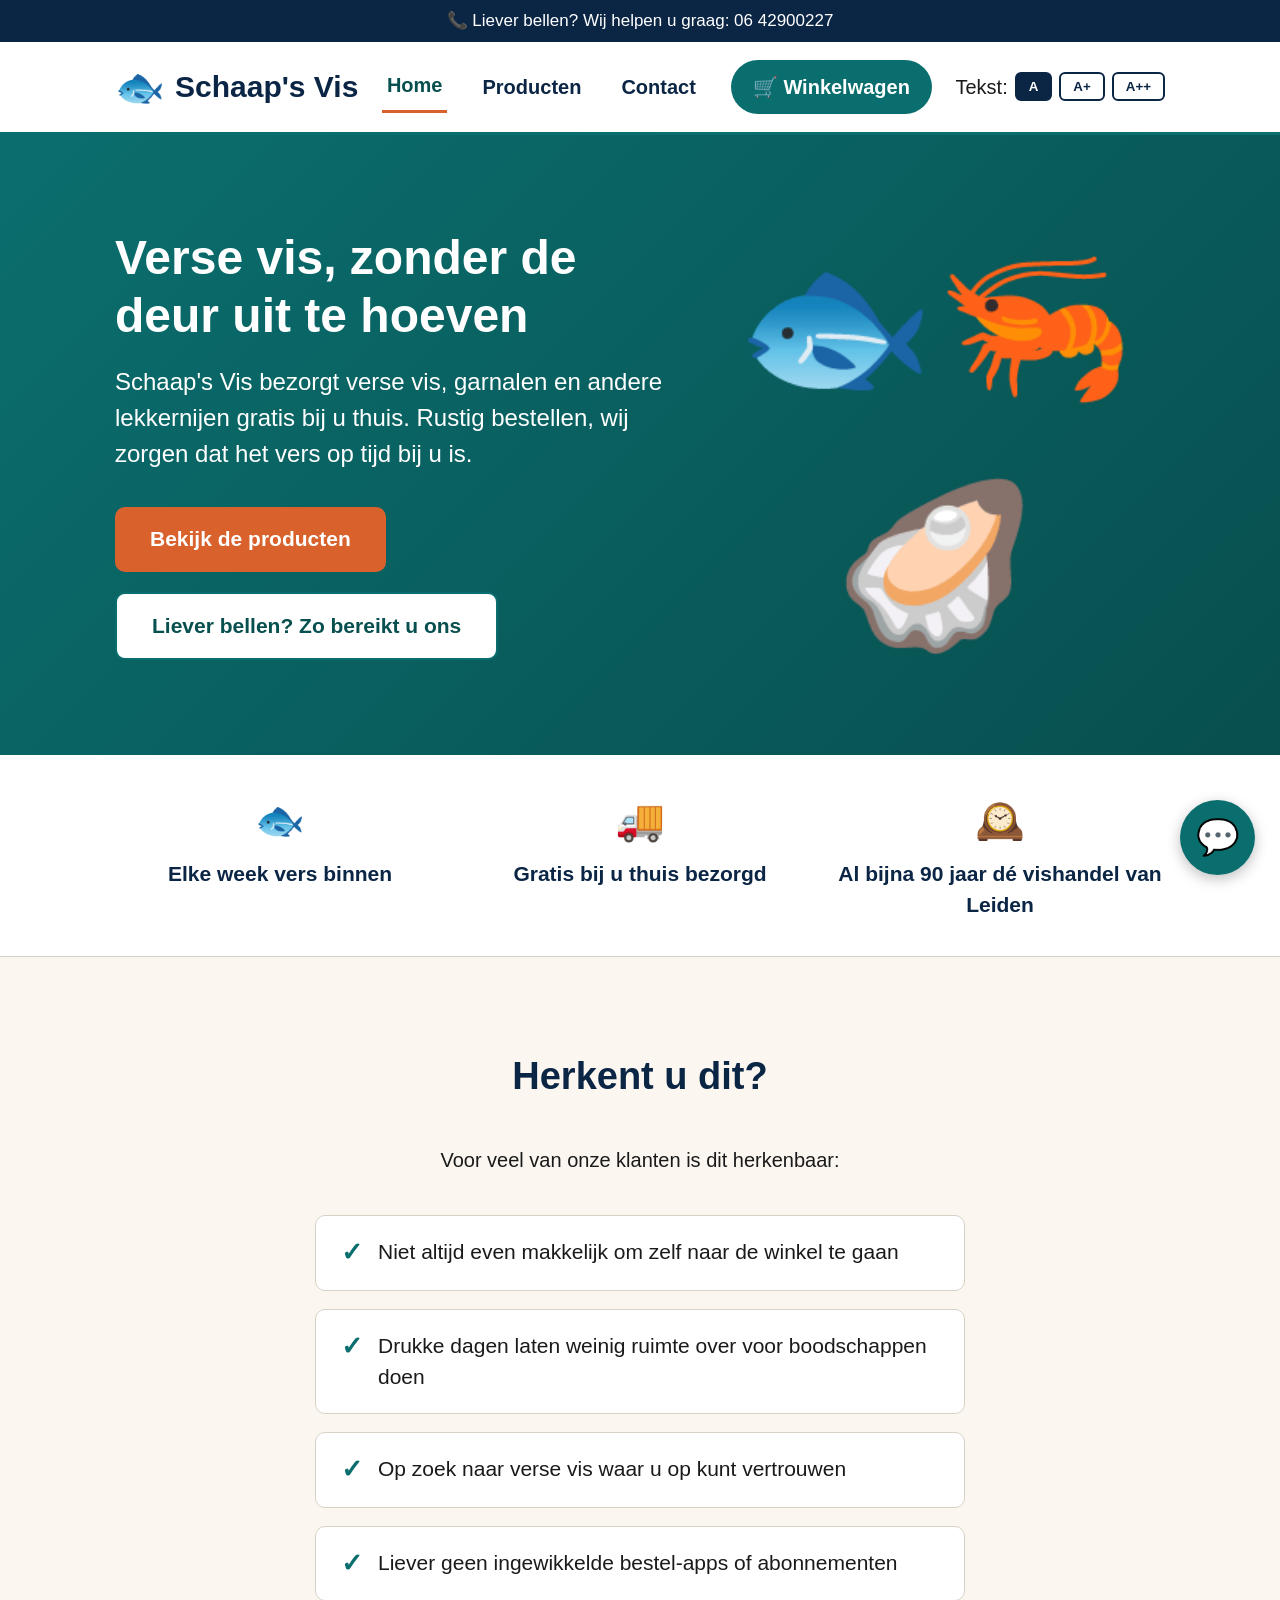
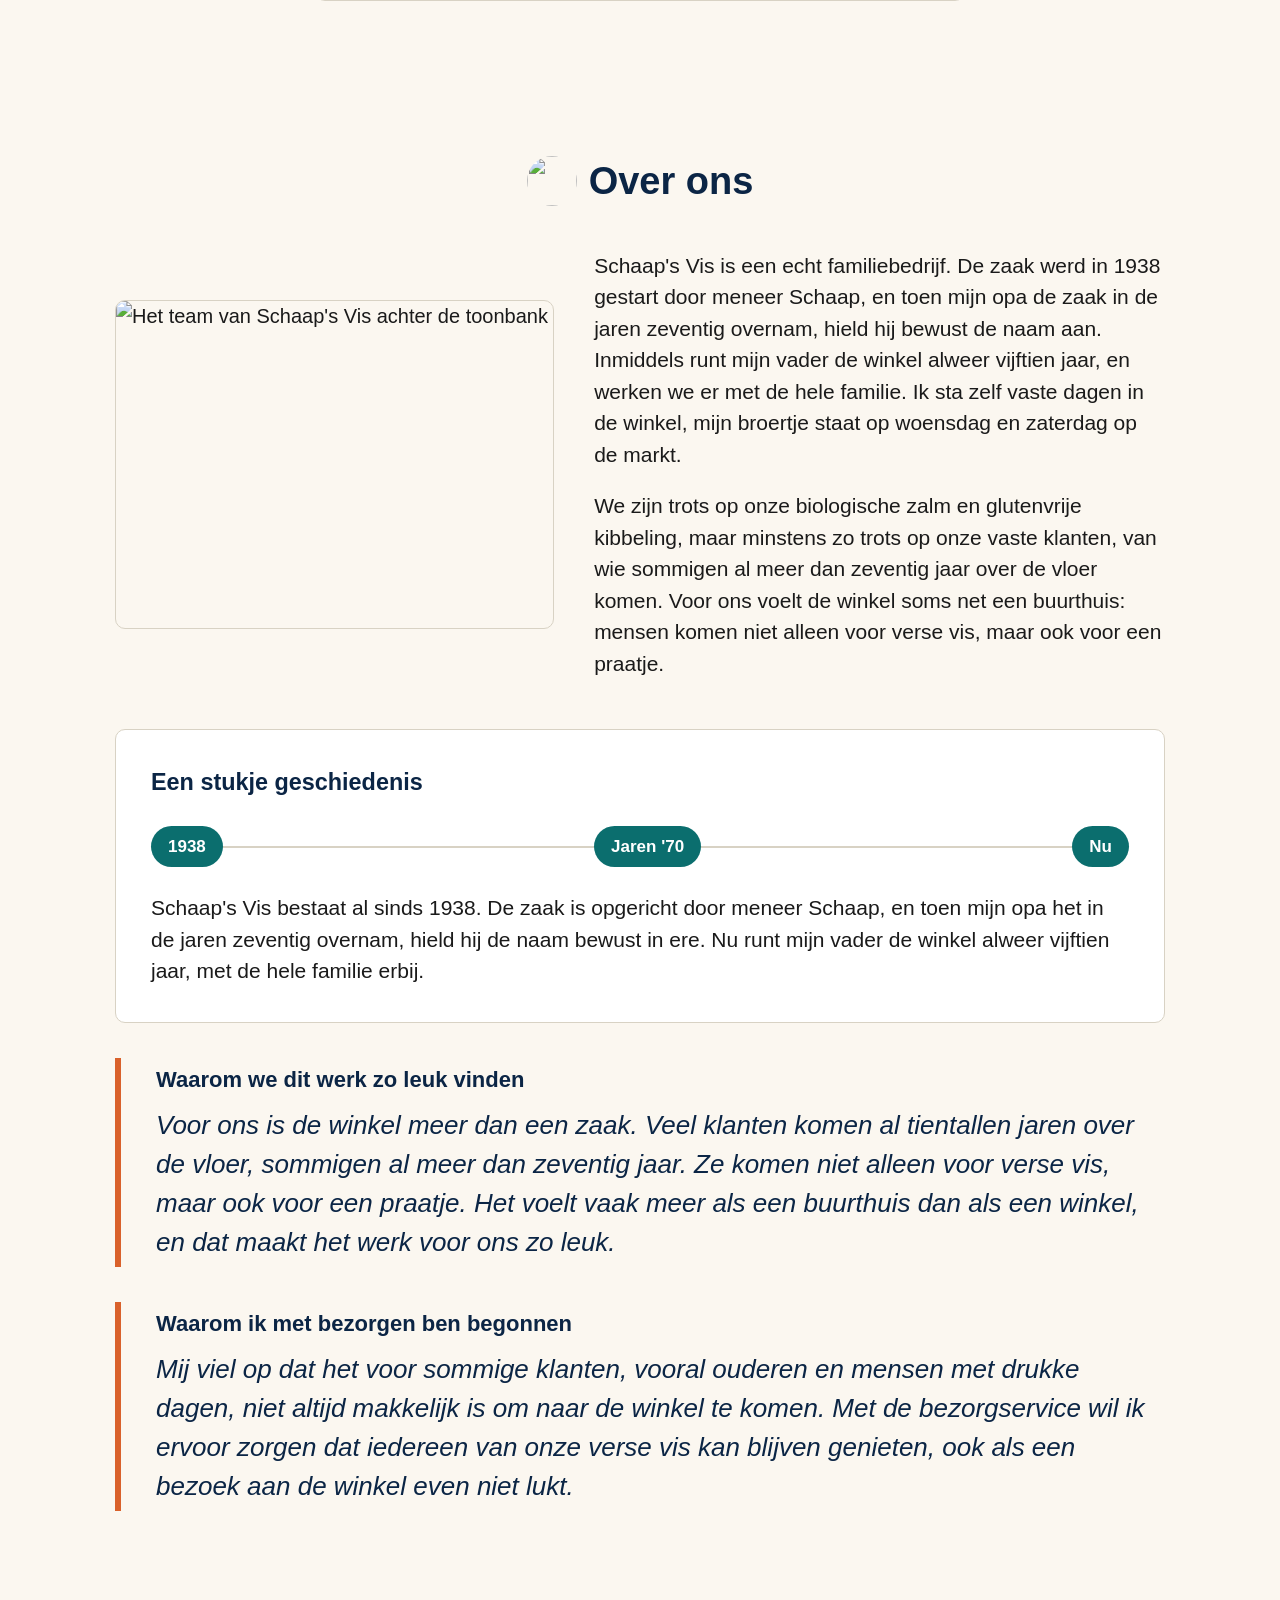
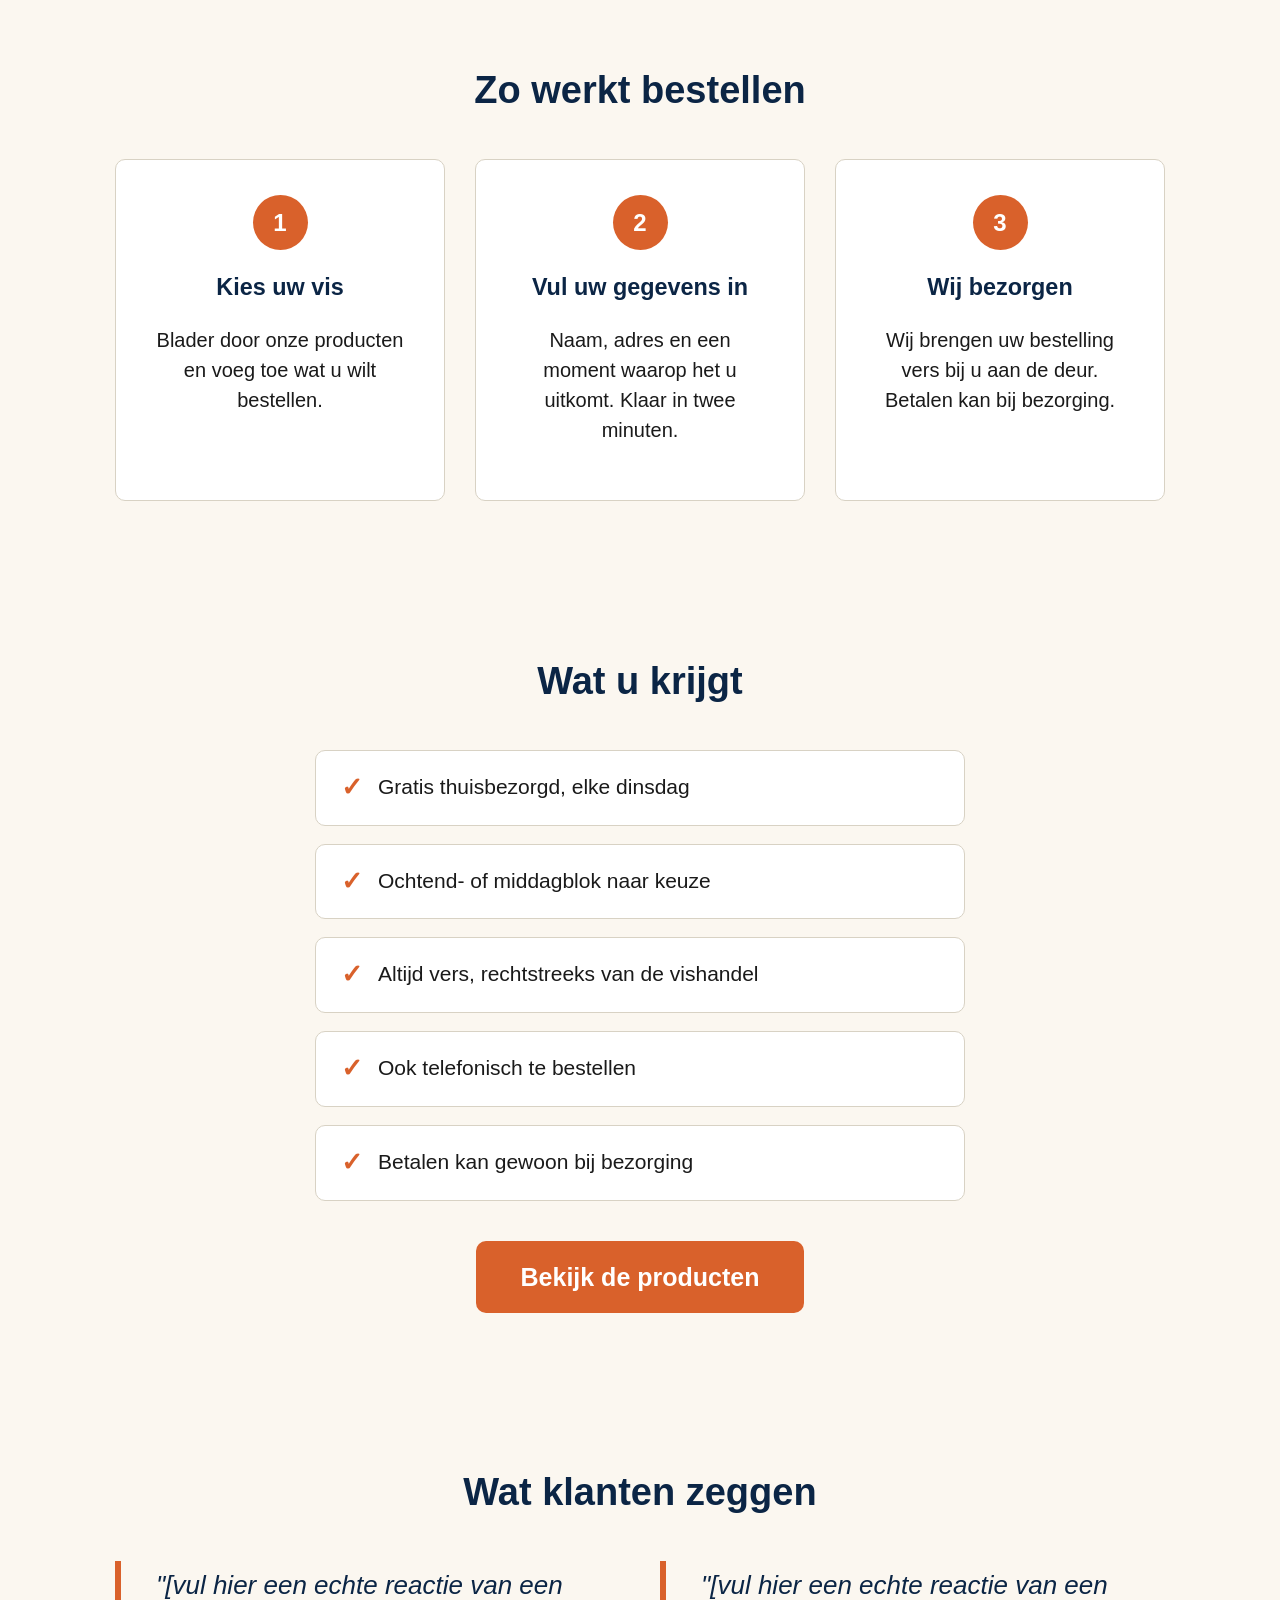
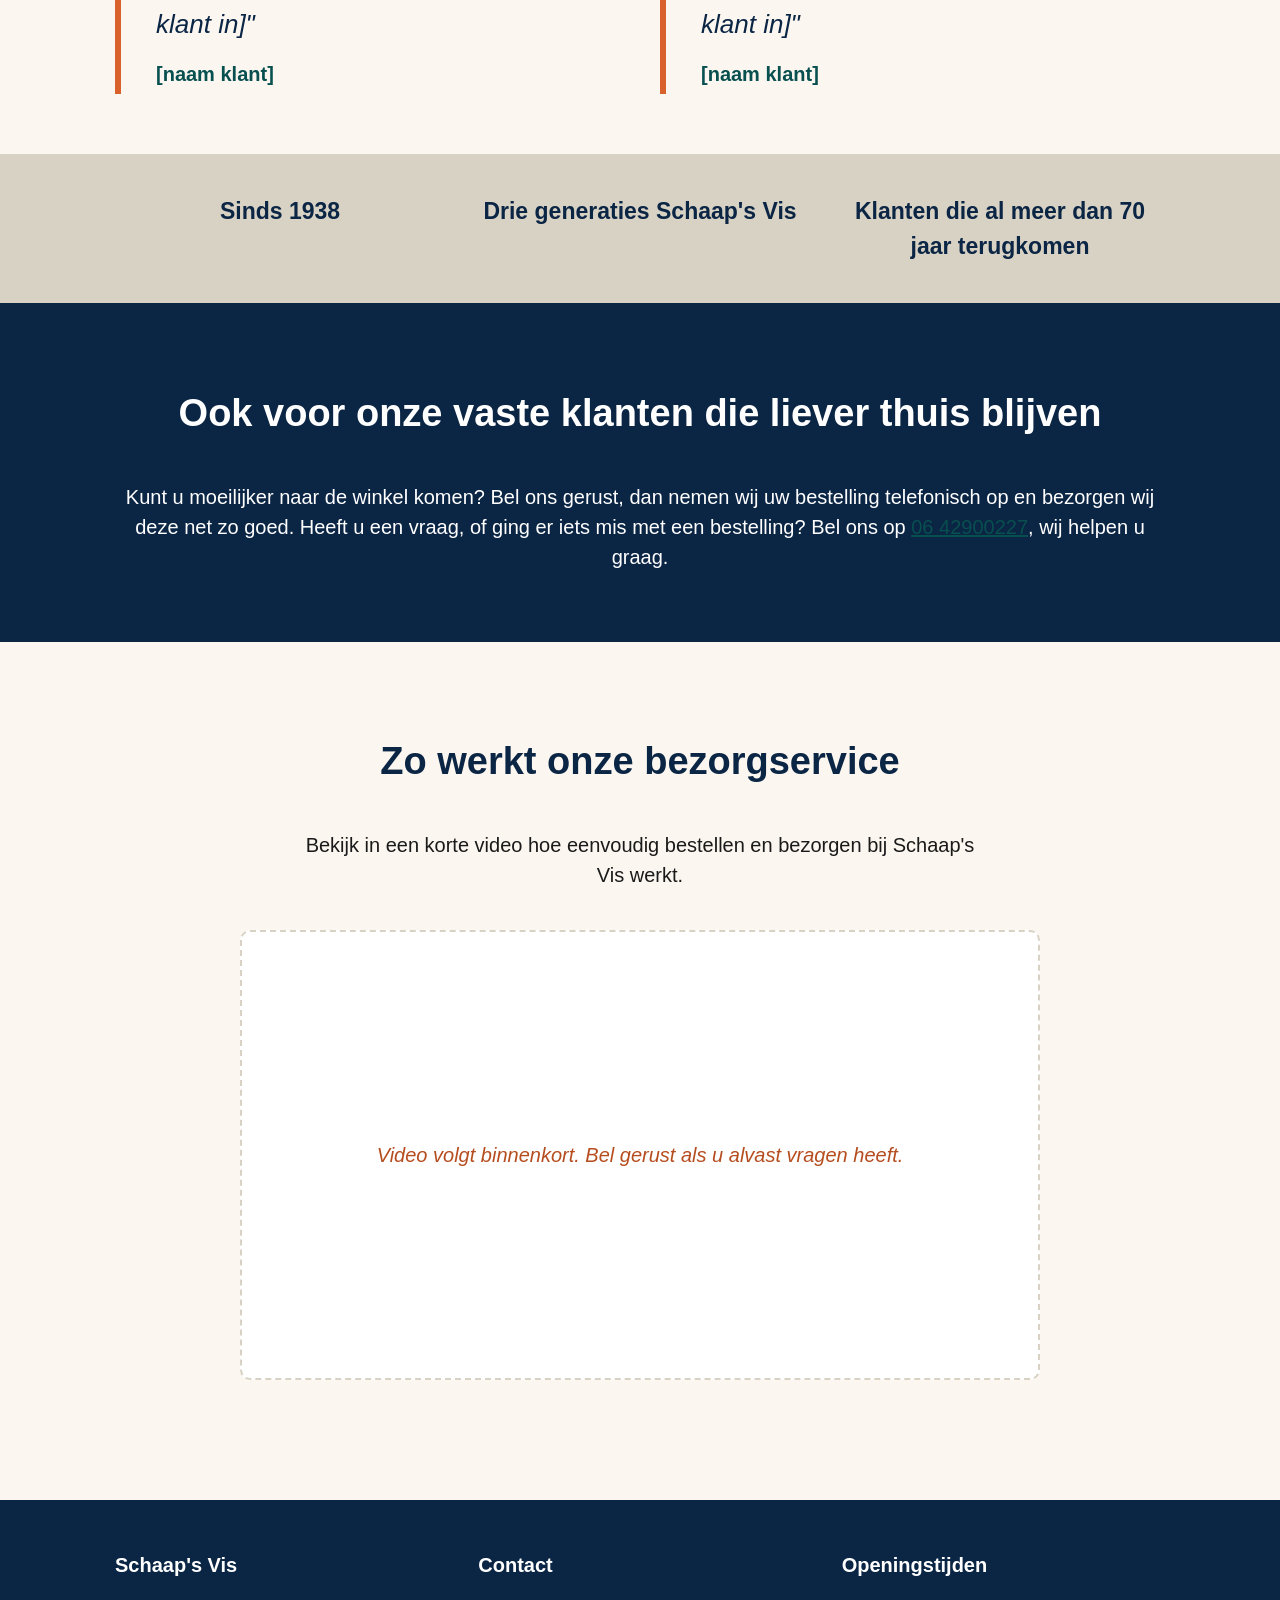
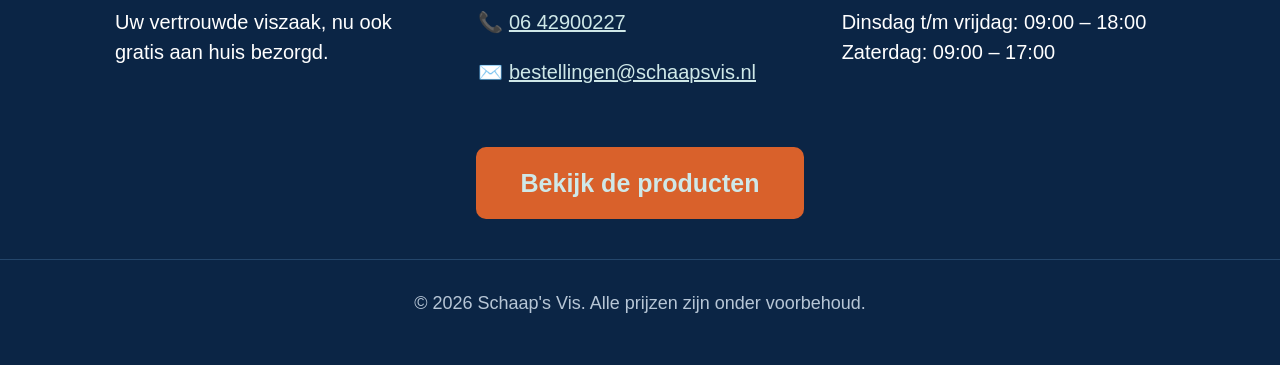
==== index.html @ 2d289a16 "Herstructureer homepage volgens StoryBrand-opbouw Nieuwe volgorde: Hero, Results bar, Problem-sectie" ====
<!DOCTYPE html>
<html lang="nl">
<head>
<meta charset="UTF-8">
<meta name="viewport" content="width=device-width, initial-scale=1.0">
<title>Schaap's Vis — Verse vis, bezorgd bij u thuis</title>
<meta name="description" content="Bestel verse vis bij Schaap's Vis en laat het gratis thuisbezorgen. Makkelijk bestellen, ook telefonisch.">
<link rel="stylesheet" href="css/style.css">
</head>
<body>

<div class="top-balk">
  <div class="container">
    <span>📞 Liever bellen? Wij helpen u graag: <a href="tel:+31642900227">06 42900227</a></span>
  </div>
</div>

<header class="hoofd">
  <div class="container">
    <a href="index.html" class="logo"><span class="logo-icoon">🐟</span> Schaap's Vis</a>
    <nav class="hoofdmenu">
      <ul>
        <li><a href="index.html" class="actief">Home</a></li>
        <li><a href="producten.html">Producten</a></li>
        <li><a href="contact.html">Contact</a></li>
        <li><a href="winkelwagen.html" class="winkelwagen-link">🛒 Winkelwagen <span id="cart-badge">0</span></a></li>
      </ul>
    </nav>
    <div class="tekstgrootte-knoppen" aria-label="Tekstgrootte aanpassen">
      <span>Tekst:</span>
      <button data-grootte="normaal" aria-label="Normale tekstgrootte">A</button>
      <button data-grootte="groot" aria-label="Grote tekstgrootte">A+</button>
      <button data-grootte="extra-groot" aria-label="Extra grote tekstgrootte">A++</button>
    </div>
  </div>
</header>

<section class="hero">
  <div class="container">
    <div>
      <h1>Verse vis, zonder de deur uit te hoeven</h1>
      <p>Schaap's Vis bezorgt verse vis, garnalen en andere lekkernijen gratis bij u thuis. Rustig bestellen, wij zorgen dat het vers op tijd bij u is.</p>
      <div class="hero-knoppen">
        <a href="producten.html" class="knop knop-primair">Bekijk de producten</a>
        <a href="contact.html" class="knop knop-secundair">Liever bellen? Zo bereikt u ons</a>
      </div>
    </div>
    <div class="hero-plaatje">🐟🦐🦪</div>
  </div>
</section>

<section class="results-balk">
  <div class="container">
    <div class="results-lijst">
      <div class="results-item">
        <span class="results-icoon" aria-hidden="true">🐟</span>
        <span>Elke week vers binnen</span>
      </div>
      <div class="results-item">
        <span class="results-icoon" aria-hidden="true">🚚</span>
        <span>Gratis bij u thuis bezorgd</span>
      </div>
      <div class="results-item">
        <span class="results-icoon" aria-hidden="true">🕰️</span>
        <span>Al bijna 90 jaar dé vishandel van Leiden</span>
      </div>
    </div>
  </div>
</section>

<section class="probleem-sectie">
  <div class="container">
    <h2>Herkent u dit?</h2>
    <p class="sectie-intro">Voor veel van onze klanten is dit herkenbaar:</p>
    <ul class="probleem-lijst">
      <li>Niet altijd even makkelijk om zelf naar de winkel te gaan</li>
      <li>Drukke dagen laten weinig ruimte over voor boodschappen doen</li>
      <li>Op zoek naar verse vis waar u op kunt vertrouwen</li>
      <li>Liever geen ingewikkelde bestel-apps of abonnementen</li>
    </ul>
  </div>
</section>

<section class="over-ons">
  <div class="container">
    <h2><img src="img/logo.png" alt="" class="over-ons-logo">Over ons</h2>
    <div class="over-ons-layout">
      <img src="img/team-foto.png" alt="Het team van Schaap's Vis achter de toonbank" class="over-ons-foto">
      <div class="over-ons-tekst">
        <p>Schaap's Vis is een echt familiebedrijf. De zaak werd in 1938 gestart door meneer Schaap, en toen mijn opa de zaak in de jaren zeventig overnam, hield hij bewust de naam aan. Inmiddels runt mijn vader de winkel alweer vijftien jaar, en werken we er met de hele familie. Ik sta zelf vaste dagen in de winkel, mijn broertje staat op woensdag en zaterdag op de markt.</p>
        <p>We zijn trots op onze biologische zalm en glutenvrije kibbeling, maar minstens zo trots op onze vaste klanten, van wie sommigen al meer dan zeventig jaar over de vloer komen. Voor ons voelt de winkel soms net een buurthuis: mensen komen niet alleen voor verse vis, maar ook voor een praatje.</p>
      </div>
    </div>
    <div class="over-ons-verhalen">
      <div class="tijdlijn-blok">
        <h3>Een stukje geschiedenis</h3>
        <div class="tijdlijn-markers" aria-hidden="true">
          <span class="tijdlijn-marker">1938</span>
          <span class="tijdlijn-marker">Jaren '70</span>
          <span class="tijdlijn-marker">Nu</span>
        </div>
        <p>Schaap's Vis bestaat al sinds 1938. De zaak is opgericht door meneer Schaap, en toen mijn opa het in de jaren zeventig overnam, hield hij de naam bewust in ere. Nu runt mijn vader de winkel alweer vijftien jaar, met de hele familie erbij.</p>
      </div>
      <div class="pull-quote">
        <h3>Waarom we dit werk zo leuk vinden</h3>
        <p>Voor ons is de winkel meer dan een zaak. Veel klanten komen al tientallen jaren over de vloer, sommigen al meer dan zeventig jaar. Ze komen niet alleen voor verse vis, maar ook voor een praatje. Het voelt vaak meer als een buurthuis dan als een winkel, en dat maakt het werk voor ons zo leuk.</p>
      </div>
      <div class="pull-quote">
        <h3>Waarom ik met bezorgen ben begonnen</h3>
        <p>Mij viel op dat het voor sommige klanten, vooral ouderen en mensen met drukke dagen, niet altijd makkelijk is om naar de winkel te komen. Met de bezorgservice wil ik ervoor zorgen dat iedereen van onze verse vis kan blijven genieten, ook als een bezoek aan de winkel even niet lukt.</p>
      </div>
    </div>
  </div>
</section>

<section>
  <div class="container">
    <h2>Zo werkt bestellen</h2>
    <div class="stappen">
      <div class="stap">
        <div class="stap-nummer">1</div>
        <h3>Kies uw vis</h3>
        <p>Blader door onze producten en voeg toe wat u wilt bestellen.</p>
      </div>
      <div class="stap">
        <div class="stap-nummer">2</div>
        <h3>Vul uw gegevens in</h3>
        <p>Naam, adres en een moment waarop het u uitkomt. Klaar in twee minuten.</p>
      </div>
      <div class="stap">
        <div class="stap-nummer">3</div>
        <h3>Wij bezorgen</h3>
        <p>Wij brengen uw bestelling vers bij u aan de deur. Betalen kan bij bezorging.</p>
      </div>
    </div>
  </div>
</section>

<section class="aanbod-sectie">
  <div class="container">
    <h2>Wat u krijgt</h2>
    <ul class="aanbod-lijst">
      <li>Gratis thuisbezorgd, elke dinsdag</li>
      <li>Ochtend- of middagblok naar keuze</li>
      <li>Altijd vers, rechtstreeks van de vishandel</li>
      <li>Ook telefonisch te bestellen</li>
      <li>Betalen kan gewoon bij bezorging</li>
    </ul>
    <div class="aanbod-cta">
      <a href="producten.html" class="knop knop-primair knop-groot" style="width:auto;">Bekijk de producten</a>
    </div>
  </div>
</section>

<section class="testimonials-sectie">
  <div class="container">
    <h2>Wat klanten zeggen</h2>
    <div class="testimonials-grid">
      <div class="pull-quote">
        <p>"[vul hier een echte reactie van een klant in]"</p>
        <p class="testimonial-naam">[naam klant]</p>
      </div>
      <div class="pull-quote">
        <p>"[vul hier een echte reactie van een klant in]"</p>
        <p class="testimonial-naam">[naam klant]</p>
      </div>
    </div>
  </div>
</section>

<section class="trust-balk">
  <div class="container">
    <div class="trust-lijst">
      <div class="trust-item">Sinds 1938</div>
      <div class="trust-item">Drie generaties Schaap's Vis</div>
      <div class="trust-item">Klanten die al meer dan 70 jaar terugkomen</div>
    </div>
  </div>
</section>

<section class="gebied-strook">
  <div class="container">
    <h2>Ook voor onze vaste klanten die liever thuis blijven</h2>
    <p>Kunt u moeilijker naar de winkel komen? Bel ons gerust, dan nemen wij uw bestelling telefonisch op en bezorgen wij deze net zo goed. Heeft u een vraag, of ging er iets mis met een bestelling? Bel ons op <a href="tel:+31642900227">06 42900227</a>, wij helpen u graag.</p>
  </div>
</section>

<section>
  <div class="container">
    <h2>Zo werkt onze bezorgservice</h2>
    <p class="sectie-intro">Bekijk in een korte video hoe eenvoudig bestellen en bezorgen bij Schaap's Vis werkt.</p>
    <div class="video-omslag">
      <p class="placeholder-tekst">Video volgt binnenkort. Bel gerust als u alvast vragen heeft.</p>
      <!-- Zodra de video klaar staat op YouTube, vervang bovenstaande <p> door:
      <iframe src="https://www.youtube.com/embed/JOUW-VIDEO-ID" title="Uitlegvideo Schaap's Vis" allowfullscreen></iframe>
      -->
    </div>
  </div>
</section>

<footer class="hoofd-footer">
  <div class="container footer-grid">
    <div>
      <h4>Schaap's Vis</h4>
      <p>Uw vertrouwde viszaak, nu ook gratis aan huis bezorgd.</p>
    </div>
    <div>
      <h4>Contact</h4>
      <p>📞 <a href="tel:+31642900227">06 42900227</a></p>
      <p>✉️ <a href="mailto:bestellingen@schaapsvis.nl">bestellingen@schaapsvis.nl</a></p>
    </div>
    <div>
      <h4>Openingstijden</h4>
      <p>Dinsdag t/m vrijdag: 09:00 – 18:00<br>Zaterdag: 09:00 – 17:00</p>
    </div>
  </div>
  <div class="container footer-cta">
    <a href="producten.html" class="knop knop-primair knop-groot" style="width:auto;">Bekijk de producten</a>
  </div>
  <p class="copyright">&copy; 2026 Schaap's Vis. Alle prijzen zijn onder voorbehoud.</p>
</footer>

<script src="js/products.js"></script>
<script src="js/cart.js"></script>
<script src="js/site.js"></script>
<script src="js/faq-chat.js"></script>
</body>
</html>
---- css/style.css ----
/* Schaap's Vis - Bezorgservice
   Ontworpen voor een oudere doelgroep: grote letters, veel contrast,
   grote knoppen, weinig afleiding. */

:root {
  --kleur-donker: #0b2545;
  --kleur-zee: #0b6e6e;
  --kleur-zee-donker: #084f4f;
  --kleur-accent: #d9612b;
  --kleur-accent-donker: #b64d1f;
  --kleur-crème: #fbf7f0;
  --kleur-wit: #ffffff;
  --kleur-tekst: #1a1a1a;
  --kleur-rand: #d8d2c4;
  --radius: 10px;
  --font-basis: 20px;
}

* {
  box-sizing: border-box;
}

html {
  font-size: var(--font-basis);
}

html[data-tekstgrootte="groot"] {
  font-size: 23px;
}

html[data-tekstgrootte="extra-groot"] {
  font-size: 26px;
}

body {
  margin: 0;
  font-family: "Segoe UI", Verdana, Arial, sans-serif;
  color: var(--kleur-tekst);
  background: var(--kleur-crème);
  line-height: 1.5;
}

a {
  color: var(--kleur-zee-donker);
}

img {
  max-width: 100%;
}

.container {
  max-width: 1100px;
  margin: 0 auto;
  padding: 0 1.25rem;
}

/* ---------- Header ---------- */

.top-balk {
  background: var(--kleur-donker);
  color: var(--kleur-wit);
  font-size: 0.85rem;
  padding: 0.4rem 0;
}

.top-balk .container {
  display: flex;
  flex-wrap: wrap;
  gap: 0.5rem 1.5rem;
  justify-content: center;
}

.top-balk a {
  color: var(--kleur-wit);
  text-decoration: none;
}

.top-balk a:hover {
  text-decoration: underline;
}

header.hoofd {
  background: var(--kleur-wit);
  border-bottom: 3px solid var(--kleur-zee);
  position: sticky;
  top: 0;
  z-index: 50;
}

.hoofd .container {
  display: flex;
  align-items: center;
  justify-content: space-between;
  flex-wrap: wrap;
  gap: 0.75rem;
  padding-top: 0.75rem;
  padding-bottom: 0.75rem;
}

.logo {
  display: flex;
  align-items: center;
  gap: 0.5rem;
  font-size: 1.5rem;
  font-weight: 700;
  color: var(--kleur-donker);
  text-decoration: none;
}

.logo .logo-icoon {
  font-size: 2rem;
}

nav.hoofdmenu ul {
  list-style: none;
  display: flex;
  flex-wrap: wrap;
  gap: 0.25rem 1.5rem;
  margin: 0;
  padding: 0;
  align-items: center;
}

nav.hoofdmenu a {
  text-decoration: none;
  font-weight: 600;
  color: var(--kleur-donker);
  padding: 0.5rem 0.25rem;
  display: inline-block;
}

nav.hoofdmenu a:hover,
nav.hoofdmenu a.actief {
  color: var(--kleur-zee-donker);
  border-bottom: 3px solid var(--kleur-accent);
}

.winkelwagen-link {
  background: var(--kleur-zee);
  color: var(--kleur-wit) !important;
  border-radius: 999px;
  padding: 0.6rem 1.1rem !important;
  border-bottom: none !important;
}

.winkelwagen-link:hover {
  background: var(--kleur-zee-donker);
  border-bottom: none !important;
}

#cart-badge {
  background: var(--kleur-accent);
  color: var(--kleur-wit);
  border-radius: 999px;
  padding: 0.05rem 0.55rem;
  font-size: 0.85rem;
  margin-left: 0.3rem;
}

.tekstgrootte-knoppen {
  display: flex;
  gap: 0.35rem;
  align-items: center;
}

.tekstgrootte-knoppen button {
  background: var(--kleur-wit);
  border: 2px solid var(--kleur-donker);
  color: var(--kleur-donker);
  border-radius: 6px;
  cursor: pointer;
  font-weight: 700;
  padding: 0.25rem 0.6rem;
}

.tekstgrootte-knoppen button:hover,
.tekstgrootte-knoppen button.actief {
  background: var(--kleur-donker);
  color: var(--kleur-wit);
}

/* ---------- Knoppen ---------- */

.knop {
  display: inline-block;
  font-size: 1.05rem;
  font-weight: 700;
  padding: 0.9rem 1.75rem;
  border-radius: var(--radius);
  text-decoration: none;
  cursor: pointer;
  border: none;
  min-height: 3.25rem;
  line-height: 1.4rem;
}

.knop-primair {
  background: var(--kleur-accent);
  color: var(--kleur-wit);
}

.knop-primair:hover {
  background: var(--kleur-accent-donker);
}

.knop-secundair {
  background: var(--kleur-wit);
  color: var(--kleur-zee-donker);
  border: 2px solid var(--kleur-zee);
}

.knop-secundair:hover {
  background: #eef7f7;
}

.knop-groot {
  font-size: 1.25rem;
  padding: 1.1rem 2.25rem;
  width: 100%;
}

.knop:disabled {
  opacity: 0.5;
  cursor: not-allowed;
}

/* ---------- Hero ---------- */

.hero {
  background: linear-gradient(135deg, var(--kleur-zee), var(--kleur-zee-donker));
  color: var(--kleur-wit);
  padding: 3.5rem 0;
}

.hero .container {
  display: grid;
  grid-template-columns: 1.2fr 1fr;
  gap: 2rem;
  align-items: center;
}

.hero h1 {
  font-size: 2.4rem;
  margin: 0 0 1rem;
  line-height: 1.2;
}

.hero p {
  font-size: 1.2rem;
  margin: 0 0 1.75rem;
}

.hero-knoppen {
  display: flex;
  gap: 1rem;
  flex-wrap: wrap;
}

.hero-plaatje {
  font-size: 8rem;
  text-align: center;
}

@media (max-width: 800px) {
  .hero .container {
    grid-template-columns: 1fr;
    text-align: center;
  }
  .hero-knoppen {
    justify-content: center;
  }
  .hero-plaatje {
    font-size: 5rem;
  }
}

/* ---------- Secties ---------- */

section {
  padding: 3rem 0;
}

section h2 {
  font-size: 1.9rem;
  color: var(--kleur-donker);
  text-align: center;
  margin-bottom: 2rem;
}

.stappen {
  display: grid;
  grid-template-columns: repeat(3, 1fr);
  gap: 1.5rem;
}

.stap {
  background: var(--kleur-wit);
  border: 1px solid var(--kleur-rand);
  border-radius: var(--radius);
  padding: 1.75rem;
  text-align: center;
}

.stap .stap-nummer {
  display: inline-flex;
  align-items: center;
  justify-content: center;
  width: 2.75rem;
  height: 2.75rem;
  border-radius: 50%;
  background: var(--kleur-accent);
  color: var(--kleur-wit);
  font-weight: 700;
  font-size: 1.2rem;
  margin-bottom: 0.75rem;
}

.stap h3 {
  margin: 0.25rem 0 0.5rem;
  color: var(--kleur-donker);
}

@media (max-width: 800px) {
  .stappen {
    grid-template-columns: 1fr;
  }
}

.uitleg-blok {
  background: var(--kleur-wit);
  border: 1px solid var(--kleur-rand);
  border-radius: var(--radius);
  padding: 2rem;
  max-width: 800px;
  margin: 0 auto;
}

.gebied-strook {
  background: var(--kleur-donker);
  color: var(--kleur-wit);
  text-align: center;
  padding: 2.5rem 0;
}

.gebied-strook h2 {
  color: var(--kleur-wit);
}

/* ---------- Producten ---------- */

.producten-intro {
  text-align: center;
  max-width: 700px;
  margin: 0 auto 2.5rem;
}

.producten-grid {
  display: grid;
  grid-template-columns: repeat(auto-fit, minmax(240px, 1fr));
  gap: 1.5rem;
}

.product-kaart {
  background: var(--kleur-wit);
  border: 1px solid var(--kleur-rand);
  border-radius: var(--radius);
  padding: 1.5rem;
  display: flex;
  flex-direction: column;
  gap: 0.6rem;
}

.product-plaatje {
  font-size: 3.5rem;
  text-align: center;
}

.product-kaart h3 {
  margin: 0;
  color: var(--kleur-donker);
  font-size: 1.2rem;
}

.product-eenheid {
  color: #555;
  font-size: 0.95rem;
}

.product-prijs {
  font-size: 1.3rem;
  font-weight: 700;
  color: var(--kleur-zee-donker);
}

.product-acties {
  margin-top: auto;
  display: flex;
  align-items: center;
  gap: 0.6rem;
}

.aantal-kiezer {
  display: flex;
  align-items: center;
  border: 2px solid var(--kleur-rand);
  border-radius: 8px;
  overflow: hidden;
}

.aantal-kiezer button {
  background: var(--kleur-crème);
  border: none;
  font-size: 1.3rem;
  width: 2.5rem;
  height: 2.75rem;
  cursor: pointer;
  font-weight: 700;
}

.aantal-kiezer input {
  width: 2.75rem;
  text-align: center;
  border: none;
  font-size: 1.1rem;
  height: 2.75rem;
  -moz-appearance: textfield;
}

.toegevoegd-melding {
  color: var(--kleur-zee-donker);
  font-weight: 700;
  font-size: 0.95rem;
  min-height: 1.4rem;
}

/* ---------- Winkelwagen ---------- */

.winkelwagen-tabel {
  width: 100%;
  border-collapse: collapse;
  background: var(--kleur-wit);
  border: 1px solid var(--kleur-rand);
  border-radius: var(--radius);
  overflow: hidden;
}

.winkelwagen-tabel th,
.winkelwagen-tabel td {
  padding: 1rem;
  text-align: left;
  border-bottom: 1px solid var(--kleur-rand);
  vertical-align: middle;
}

.winkelwagen-tabel th {
  background: var(--kleur-crème);
}

.verwijder-knop {
  background: none;
  border: 2px solid var(--kleur-accent);
  color: var(--kleur-accent-donker);
  border-radius: 6px;
  padding: 0.4rem 0.75rem;
  cursor: pointer;
  font-weight: 700;
}

.verwijder-knop:hover {
  background: var(--kleur-accent);
  color: var(--kleur-wit);
}

.winkelwagen-totaal {
  display: flex;
  justify-content: flex-end;
  gap: 1rem;
  align-items: center;
  padding: 1.5rem 0;
  font-size: 1.4rem;
  font-weight: 700;
  color: var(--kleur-donker);
}

.winkelwagen-leeg {
  text-align: center;
  padding: 3rem 1rem;
  background: var(--kleur-wit);
  border: 1px solid var(--kleur-rand);
  border-radius: var(--radius);
}

.winkelwagen-acties {
  display: flex;
  justify-content: space-between;
  flex-wrap: wrap;
  gap: 1rem;
  margin-top: 1.5rem;
}

/* ---------- Formulier ---------- */

.bestel-layout {
  display: grid;
  grid-template-columns: 1.4fr 1fr;
  gap: 2rem;
  align-items: start;
}

@media (max-width: 850px) {
  .bestel-layout {
    grid-template-columns: 1fr;
  }
}

.formulier-blok {
  background: var(--kleur-wit);
  border: 1px solid var(--kleur-rand);
  border-radius: var(--radius);
  padding: 1.75rem;
}

.formulier-blok label {
  display: block;
  font-weight: 700;
  margin: 1.1rem 0 0.4rem;
  color: var(--kleur-donker);
}

.formulier-blok label:first-of-type {
  margin-top: 0;
}

.formulier-blok input,
.formulier-blok select,
.formulier-blok textarea {
  width: 100%;
  padding: 0.75rem;
  font-size: 1.05rem;
  border: 2px solid var(--kleur-rand);
  border-radius: 8px;
  font-family: inherit;
}

.formulier-blok input:focus,
.formulier-blok select:focus,
.formulier-blok textarea:focus {
  outline: 3px solid var(--kleur-zee);
  border-color: var(--kleur-zee);
}

.formulier-rij {
  display: grid;
  grid-template-columns: 1fr 1fr;
  gap: 1rem;
}

@media (max-width: 500px) {
  .formulier-rij {
    grid-template-columns: 1fr;
  }
}

.bezorgmoment-keuze {
  border: none;
  padding: 0;
  margin: 1.1rem 0 0;
}

.bezorgmoment-keuze legend {
  font-weight: 700;
  color: var(--kleur-donker);
  padding: 0;
  margin-bottom: 0.5rem;
  font-size: 1.05rem;
}

.bezorgmoment-opties {
  display: flex;
  flex-direction: column;
  gap: 0.75rem;
}

.bezorgmoment-optie {
  display: flex;
  align-items: center;
  gap: 0.9rem;
  border: 2px solid var(--kleur-rand);
  border-radius: var(--radius);
  padding: 1rem 1.25rem;
  font-size: 1.05rem;
  cursor: pointer;
  background: var(--kleur-wit);
}

.bezorgmoment-optie input {
  width: 1.5rem;
  height: 1.5rem;
  flex-shrink: 0;
  accent-color: var(--kleur-zee);
}

.bezorgmoment-optie:has(input:checked) {
  border-color: var(--kleur-zee);
  background: #eef7f7;
}

.bezorgmoment-optie:has(input:focus-visible) {
  outline: 3px solid var(--kleur-zee);
  outline-offset: 2px;
}

.overzicht-blok {
  background: var(--kleur-wit);
  border: 1px solid var(--kleur-rand);
  border-radius: var(--radius);
  padding: 1.75rem;
  position: sticky;
  top: 6rem;
}

.overzicht-blok h2 {
  text-align: left;
  font-size: 1.3rem;
  margin-top: 0;
}

.overzicht-regel {
  display: flex;
  justify-content: space-between;
  padding: 0.5rem 0;
  border-bottom: 1px solid var(--kleur-rand);
}

.overzicht-totaal {
  display: flex;
  justify-content: space-between;
  font-size: 1.3rem;
  font-weight: 700;
  padding-top: 1rem;
  color: var(--kleur-donker);
}

.let-op {
  background: #fff4e8;
  border: 2px solid var(--kleur-accent);
  border-radius: var(--radius);
  padding: 1rem 1.25rem;
  margin-top: 1.25rem;
  font-size: 0.95rem;
}

/* ---------- Bedankt ---------- */

.bedankt-blok {
  background: var(--kleur-wit);
  border: 1px solid var(--kleur-rand);
  border-radius: var(--radius);
  padding: 3rem 2rem;
  text-align: center;
  max-width: 700px;
  margin: 0 auto;
}

.bedankt-icoon {
  font-size: 4.5rem;
}

/* ---------- Contact ---------- */

.contact-grid {
  display: grid;
  grid-template-columns: 1fr 1fr;
  gap: 2rem;
}

@media (max-width: 800px) {
  .contact-grid {
    grid-template-columns: 1fr;
  }
}

.contact-kaart {
  background: var(--kleur-wit);
  border: 1px solid var(--kleur-rand);
  border-radius: var(--radius);
  padding: 1.75rem;
}

.contact-kaart h3 {
  margin-top: 0;
  color: var(--kleur-donker);
}

.contact-regel {
  display: flex;
  gap: 0.6rem;
  margin: 0.5rem 0;
  font-size: 1.05rem;
}

/* ---------- Footer ---------- */

footer.hoofd-footer {
  background: var(--kleur-donker);
  color: var(--kleur-wit);
  margin-top: 3rem;
  padding: 2.5rem 0 1.5rem;
}

footer.hoofd-footer .footer-grid {
  display: grid;
  grid-template-columns: repeat(3, 1fr);
  gap: 2rem;
}

footer.hoofd-footer h4 {
  margin-top: 0;
}

footer.hoofd-footer a {
  color: #cfe8e8;
}

footer.hoofd-footer .copyright {
  text-align: center;
  margin-top: 2rem;
  padding-top: 1.5rem;
  border-top: 1px solid #24466b;
  font-size: 0.9rem;
  color: #b7c6d6;
}

@media (max-width: 800px) {
  footer.hoofd-footer .footer-grid {
    grid-template-columns: 1fr;
  }
}

/* ---------- Video uitleg ---------- */

.sectie-intro {
  text-align: center;
  max-width: 700px;
  margin: 0 auto 2rem;
}

.placeholder-tekst {
  color: var(--kleur-accent-donker);
  font-style: italic;
}

.video-omslag {
  position: relative;
  max-width: 800px;
  margin: 0 auto;
  aspect-ratio: 16 / 9;
  background: var(--kleur-wit);
  border: 2px dashed var(--kleur-rand);
  border-radius: var(--radius);
  display: flex;
  align-items: center;
  justify-content: center;
  text-align: center;
  padding: 1.5rem;
}

.video-omslag iframe {
  position: absolute;
  inset: 0;
  width: 100%;
  height: 100%;
  border: 0;
  border-radius: var(--radius);
}

/* ---------- Over ons ---------- */

.over-ons h2 {
  display: flex;
  align-items: center;
  justify-content: center;
  gap: 0.6rem;
}

.over-ons-logo {
  width: 2.5rem;
  height: 2.5rem;
  border-radius: 50%;
}

.over-ons-layout {
  display: grid;
  grid-template-columns: 1fr 1.3fr;
  gap: 2rem;
  align-items: center;
}

.over-ons-foto {
  width: 100%;
  aspect-ratio: 4 / 3;
  object-fit: cover;
  border-radius: var(--radius);
  border: 1px solid var(--kleur-rand);
}

.over-ons-tekst p {
  font-size: 1.05rem;
  margin: 0 0 1rem;
}

.over-ons-tekst p:last-child {
  margin-bottom: 0;
}

@media (max-width: 800px) {
  .over-ons-layout {
    grid-template-columns: 1fr;
  }
}

.over-ons-verhalen {
  display: flex;
  flex-direction: column;
  gap: 1.75rem;
  margin-top: 2.5rem;
}

.tijdlijn-blok {
  background: var(--kleur-wit);
  border: 1px solid var(--kleur-rand);
  border-radius: var(--radius);
  padding: 1.75rem;
}

.tijdlijn-blok h3 {
  margin: 0 0 1.25rem;
  color: var(--kleur-donker);
}

.tijdlijn-blok p {
  margin: 0;
  font-size: 1.05rem;
}

.tijdlijn-markers {
  position: relative;
  display: flex;
  justify-content: space-between;
  align-items: center;
  margin-bottom: 1.25rem;
}

.tijdlijn-markers::before {
  content: "";
  position: absolute;
  left: 0;
  right: 0;
  top: 50%;
  height: 2px;
  background: var(--kleur-rand);
}

.tijdlijn-marker {
  position: relative;
  background: var(--kleur-zee);
  color: var(--kleur-wit);
  font-weight: 700;
  font-size: 0.85rem;
  padding: 0.4rem 0.85rem;
  border-radius: 999px;
  white-space: nowrap;
}

.pull-quote {
  padding: 0.25rem 0 0.25rem 1.75rem;
  border-left: 6px solid var(--kleur-accent);
}

.pull-quote h3 {
  margin: 0 0 0.5rem;
  color: var(--kleur-donker);
  font-size: 1.1rem;
}

.pull-quote p {
  margin: 0;
  font-size: 1.3rem;
  font-style: italic;
  color: var(--kleur-donker);
  line-height: 1.5;
}

@media (max-width: 500px) {
  .tijdlijn-markers {
    flex-direction: column;
    align-items: flex-start;
    gap: 0.5rem;
  }
  .tijdlijn-markers::before {
    display: none;
  }
}

/* ---------- FAQ-chatwidget ---------- */

.faq-chat {
  position: fixed;
  right: 1.25rem;
  bottom: 1.25rem;
  z-index: 100;
  display: flex;
  flex-direction: column;
  align-items: flex-end;
  gap: 0.75rem;
}

.faq-chat-knop {
  width: 3.75rem;
  height: 3.75rem;
  border-radius: 50%;
  background: var(--kleur-zee);
  color: var(--kleur-wit);
  border: none;
  font-size: 1.75rem;
  cursor: pointer;
  box-shadow: 0 4px 14px rgba(0, 0, 0, 0.25);
  display: flex;
  align-items: center;
  justify-content: center;
  transition: background 0.2s, transform 0.2s;
}

.faq-chat-knop:hover {
  background: var(--kleur-zee-donker);
  transform: scale(1.05);
}

.faq-chat-venster {
  width: min(340px, calc(100vw - 2.5rem));
  max-height: min(480px, calc(100vh - 8rem));
  background: var(--kleur-wit);
  border: 1px solid var(--kleur-rand);
  border-radius: var(--radius);
  box-shadow: 0 10px 30px rgba(0, 0, 0, 0.2);
  display: flex;
  flex-direction: column;
  overflow: hidden;
  opacity: 0;
  transform: translateY(12px) scale(0.97);
  transform-origin: bottom right;
  transition: opacity 0.22s ease, transform 0.22s ease;
  pointer-events: none;
}

.faq-chat-open .faq-chat-venster {
  opacity: 1;
  transform: translateY(0) scale(1);
  pointer-events: auto;
}

.faq-chat-header {
  background: var(--kleur-donker);
  color: var(--kleur-wit);
  padding: 0.9rem 1rem;
  display: flex;
  align-items: center;
  justify-content: space-between;
  font-weight: 700;
}

.faq-chat-sluiten {
  background: none;
  border: none;
  color: var(--kleur-wit);
  font-size: 1.1rem;
  cursor: pointer;
  padding: 0.25rem 0.5rem;
  line-height: 1;
}

.faq-chat-berichten {
  flex: 1;
  overflow-y: auto;
  padding: 1rem;
  display: flex;
  flex-direction: column;
  gap: 0.6rem;
  min-height: 200px;
}

.faq-chat-bubbel {
  padding: 0.65rem 0.9rem;
  border-radius: var(--radius);
  font-size: 0.95rem;
  line-height: 1.4;
  max-width: 85%;
}

.faq-chat-bubbel-vraag {
  align-self: flex-end;
  background: var(--kleur-zee);
  color: var(--kleur-wit);
}

.faq-chat-bubbel-antwoord {
  align-self: flex-start;
  background: var(--kleur-crème);
  color: var(--kleur-tekst);
  border: 1px solid var(--kleur-rand);
}

.faq-chat-vragenlijst {
  display: flex;
  flex-direction: column;
  gap: 0.5rem;
  padding-top: 0.2rem;
}

.faq-chat-vraagknop {
  background: var(--kleur-wit);
  color: var(--kleur-zee-donker);
  border: 2px solid var(--kleur-zee);
  border-radius: var(--radius);
  padding: 0.65rem 0.9rem;
  font-size: 1rem;
  font-weight: 700;
  text-align: left;
  line-height: 1.35;
  cursor: pointer;
}

.faq-chat-vraagknop:hover {
  background: var(--kleur-zee);
  color: var(--kleur-wit);
}

.faq-chat-vraagknop:focus-visible {
  outline: 3px solid var(--kleur-accent);
  outline-offset: 2px;
}

@media (max-width: 500px) {
  .faq-chat {
    right: 1rem;
    bottom: 1rem;
  }
}

/* ---------- Results bar ---------- */

.results-balk {
  background: var(--kleur-wit);
  padding: 1.75rem 0;
  border-bottom: 1px solid var(--kleur-rand);
}

.results-lijst {
  display: grid;
  grid-template-columns: repeat(3, 1fr);
  gap: 1.5rem;
  text-align: center;
}

.results-item {
  display: flex;
  flex-direction: column;
  align-items: center;
  gap: 0.4rem;
  font-weight: 700;
  color: var(--kleur-donker);
  font-size: 1.05rem;
}

.results-icoon {
  font-size: 2rem;
}

@media (max-width: 800px) {
  .results-lijst {
    grid-template-columns: 1fr;
  }
}

/* ---------- Problem-sectie ---------- */

.probleem-lijst {
  list-style: none;
  padding: 0;
  max-width: 650px;
  margin: 0 auto;
  display: flex;
  flex-direction: column;
  gap: 0.9rem;
}

.probleem-lijst li {
  display: flex;
  align-items: flex-start;
  gap: 0.75rem;
  background: var(--kleur-wit);
  border: 1px solid var(--kleur-rand);
  border-radius: var(--radius);
  padding: 1rem 1.25rem;
  font-size: 1.05rem;
}

.probleem-lijst li::before {
  content: "✓";
  color: var(--kleur-zee);
  font-weight: 700;
  font-size: 1.3rem;
  line-height: 1.3;
  flex-shrink: 0;
}

/* ---------- Offer-sectie ---------- */

.aanbod-lijst {
  list-style: none;
  padding: 0;
  max-width: 650px;
  margin: 0 auto 2rem;
  display: flex;
  flex-direction: column;
  gap: 0.9rem;
}

.aanbod-lijst li {
  display: flex;
  align-items: flex-start;
  gap: 0.75rem;
  background: var(--kleur-wit);
  border: 1px solid var(--kleur-rand);
  border-radius: var(--radius);
  padding: 1rem 1.25rem;
  font-size: 1.05rem;
}

.aanbod-lijst li::before {
  content: "✓";
  color: var(--kleur-accent);
  font-weight: 700;
  font-size: 1.3rem;
  line-height: 1.3;
  flex-shrink: 0;
}

.aanbod-cta {
  text-align: center;
}

/* ---------- Testimonials ---------- */

.testimonials-grid {
  display: grid;
  grid-template-columns: repeat(2, 1fr);
  gap: 2rem;
}

.pull-quote .testimonial-naam {
  margin-top: 0.75rem;
  font-size: 1rem;
  font-style: normal;
  font-weight: 700;
  color: var(--kleur-zee-donker);
}

@media (max-width: 700px) {
  .testimonials-grid {
    grid-template-columns: 1fr;
  }
}

/* ---------- Trust-bar ---------- */

.trust-balk {
  background: var(--kleur-rand);
  padding: 2rem 0;
}

.trust-lijst {
  display: grid;
  grid-template-columns: repeat(3, 1fr);
  gap: 1.5rem;
  text-align: center;
}

.trust-item {
  font-weight: 700;
  font-size: 1.15rem;
  color: var(--kleur-donker);
}

@media (max-width: 800px) {
  .trust-lijst {
    grid-template-columns: 1fr;
  }
}

/* ---------- Footer CTA ---------- */

.footer-cta {
  text-align: center;
  margin-top: 2rem;
}
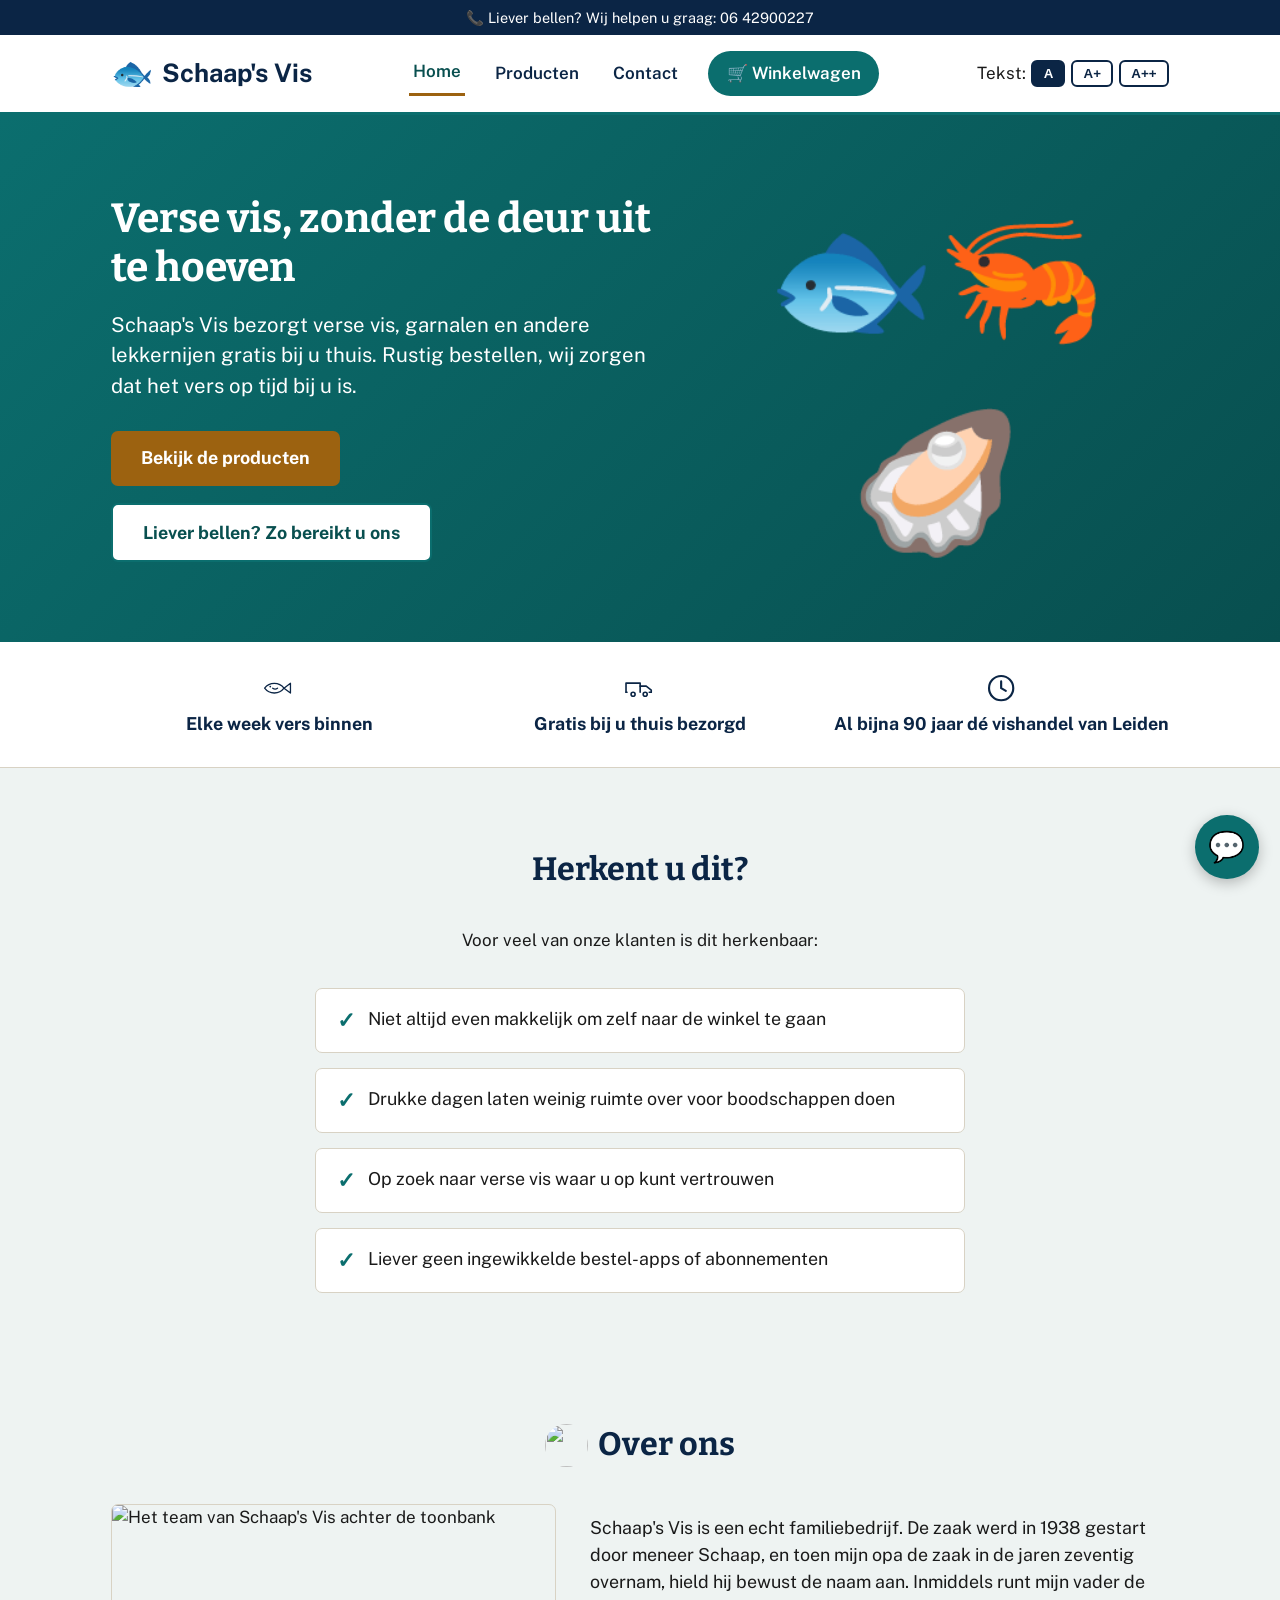
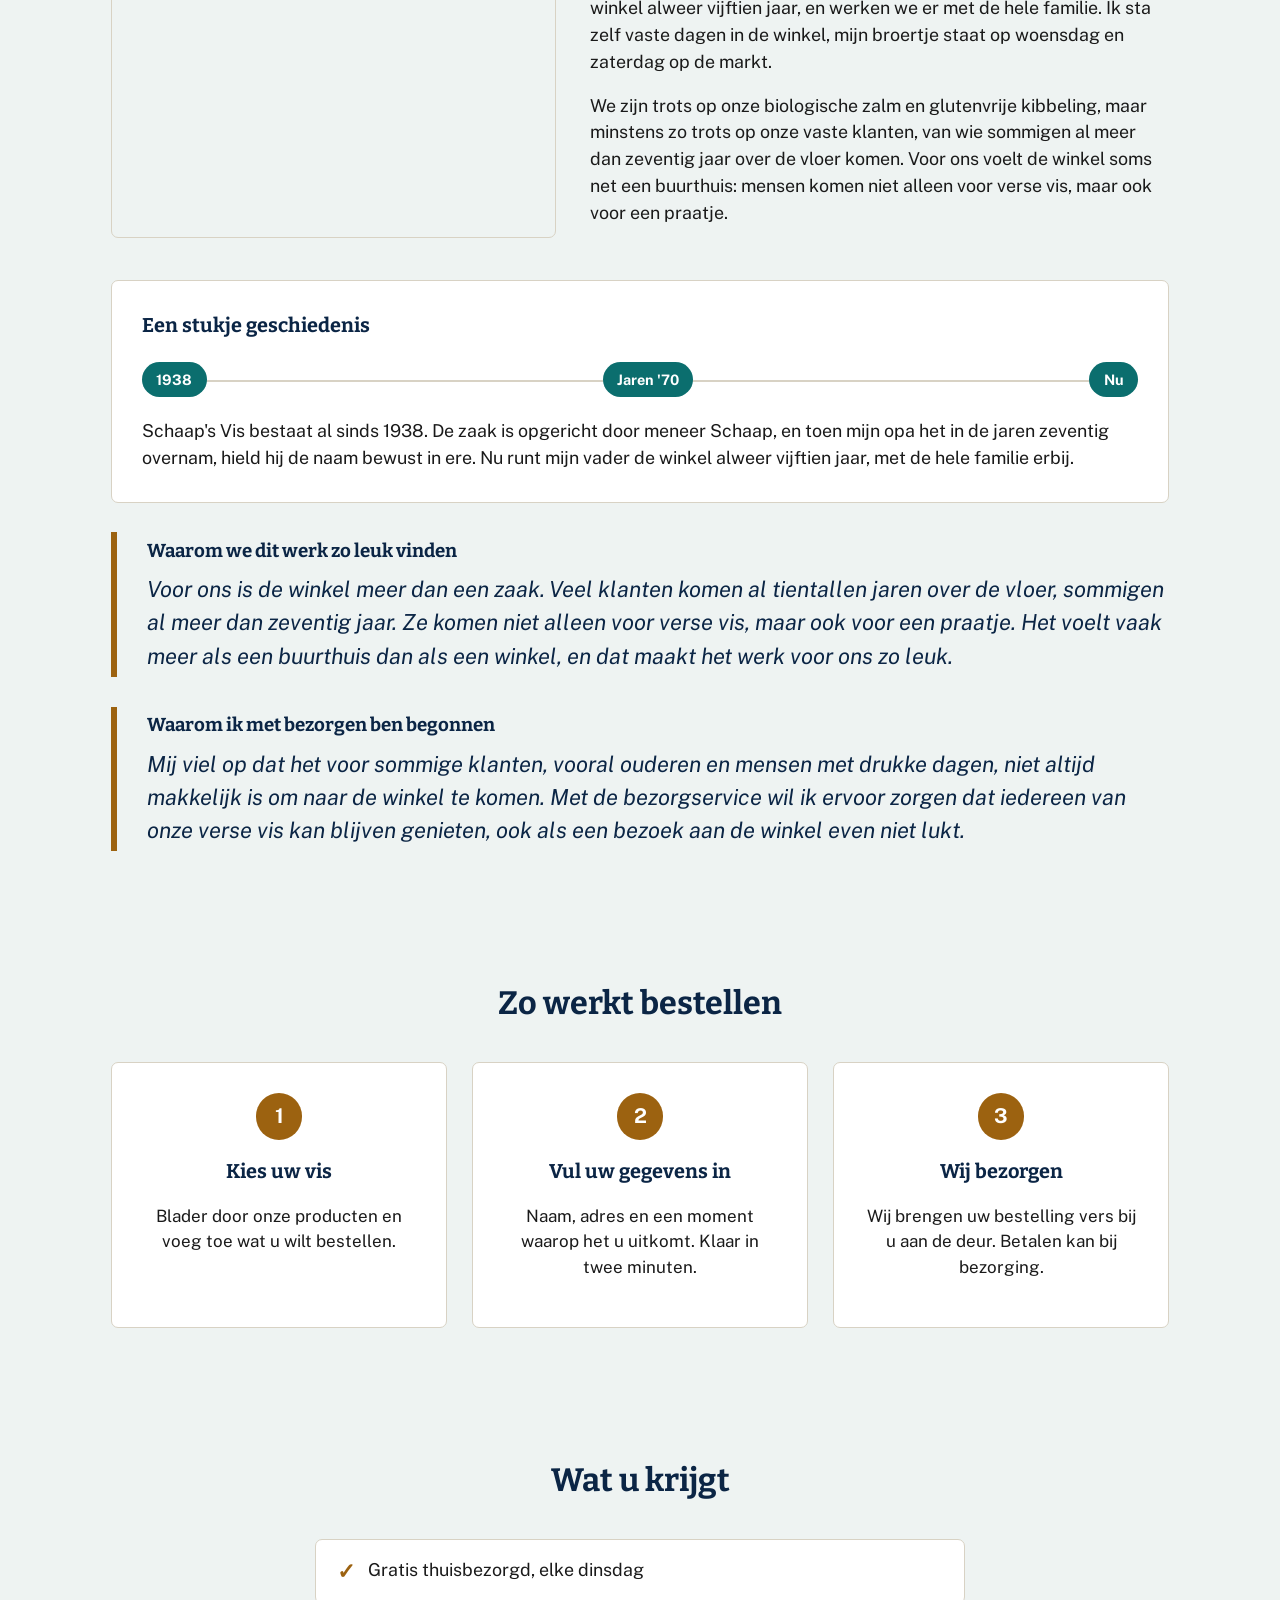
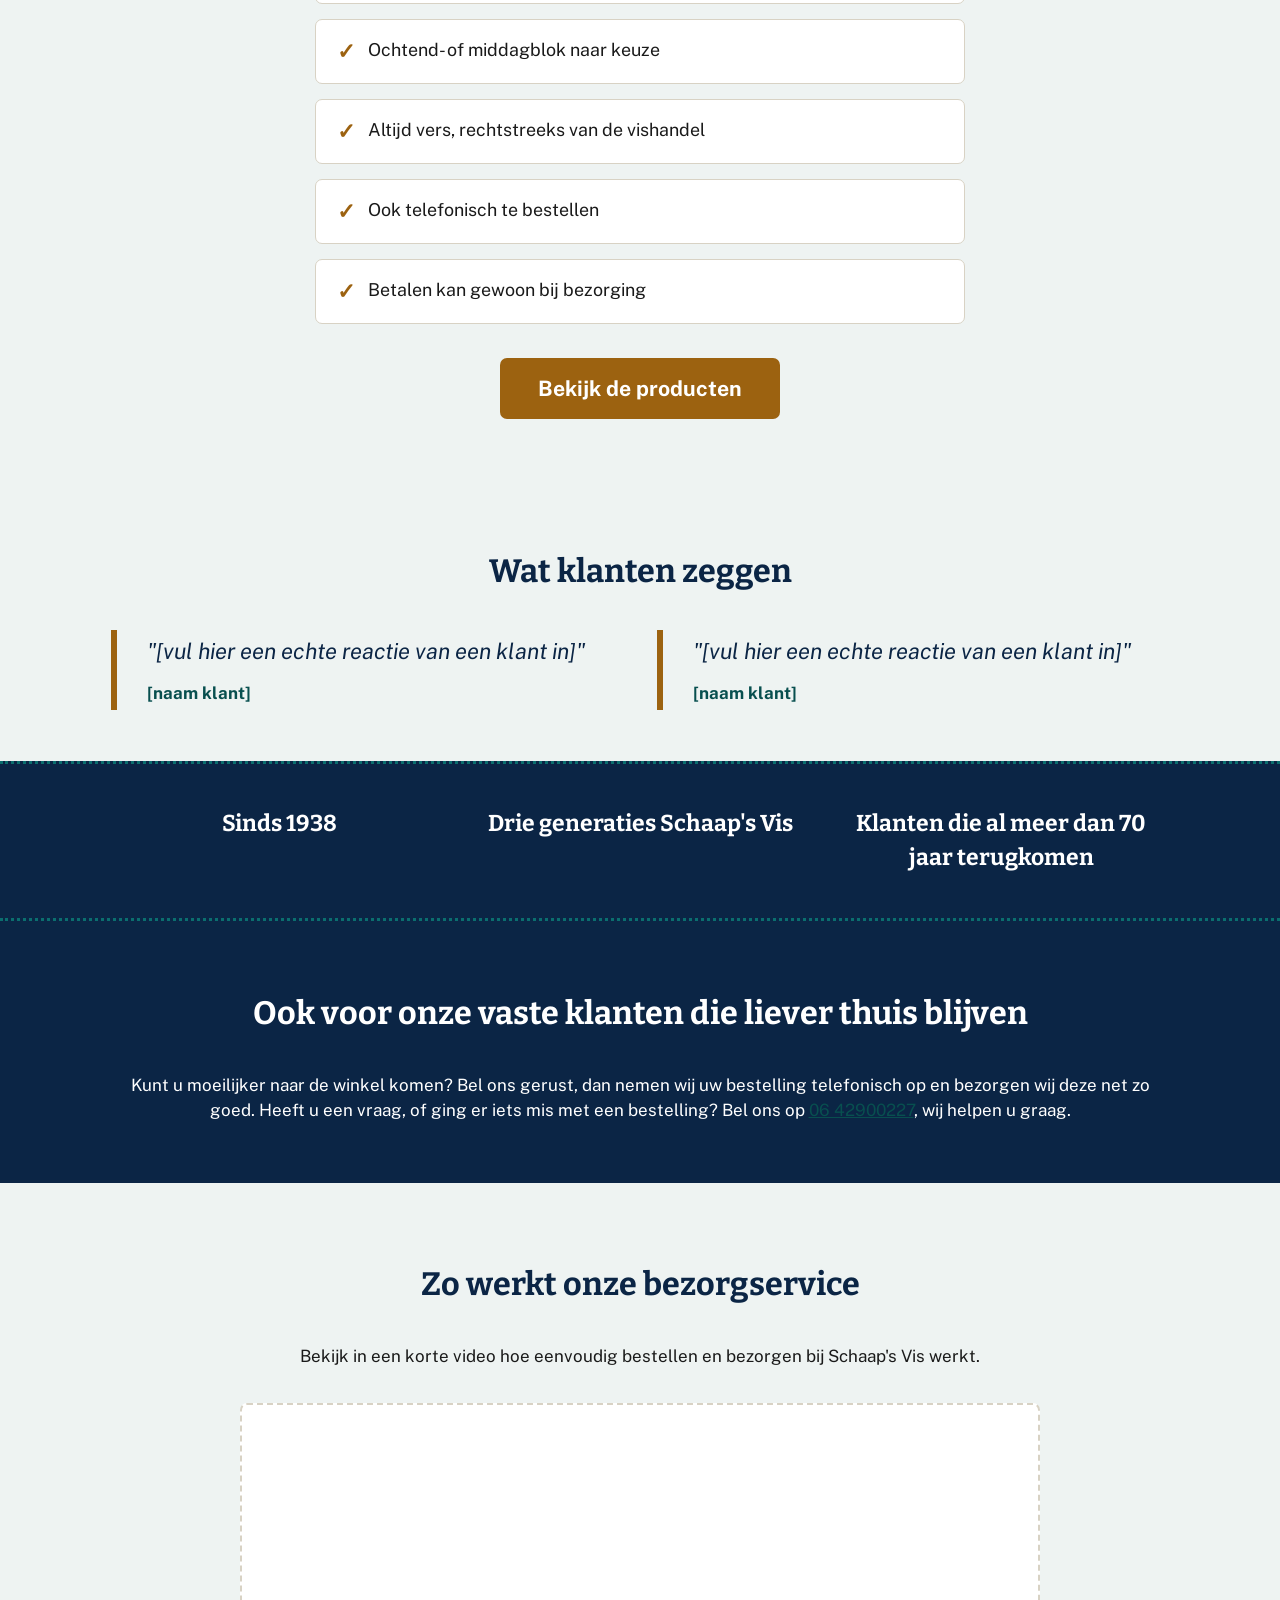
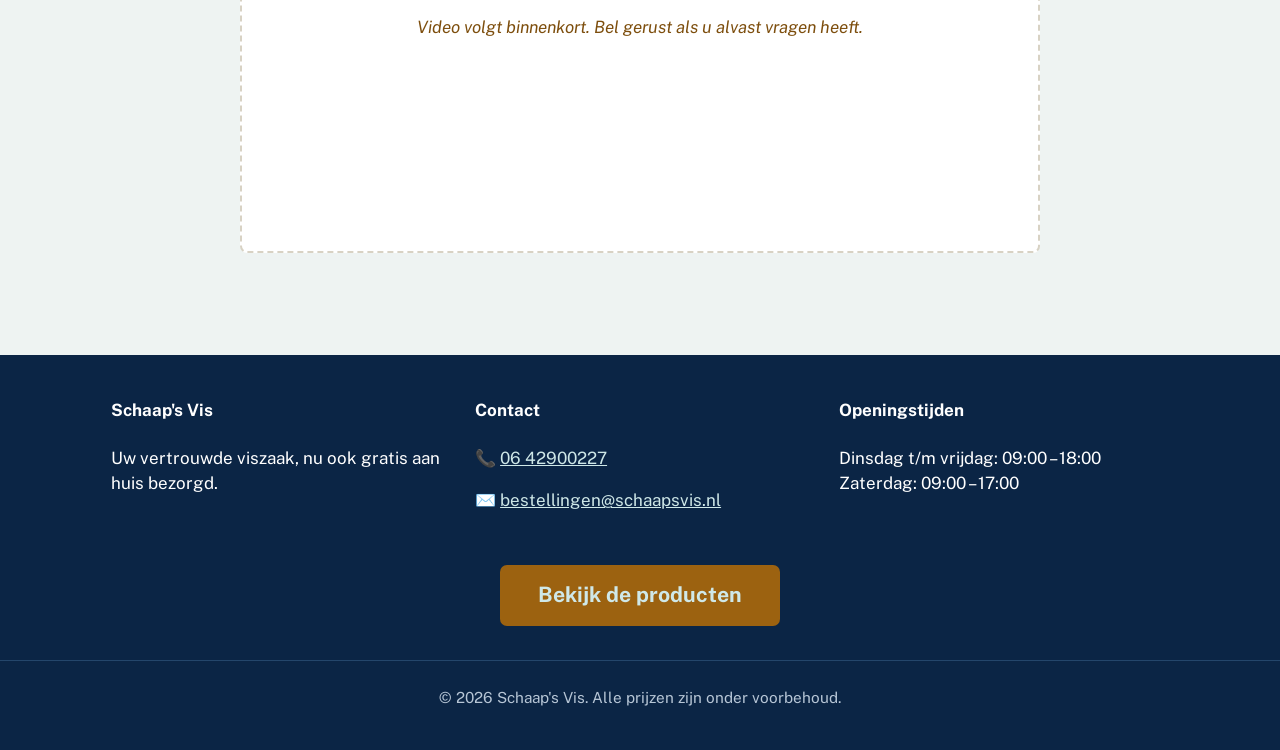
==== commit 43f9a8ba: "Vernieuw typografie, kleuren en iconen Typografie: Bitter (700) voor koppen (h1/h2/h3), Public Sans " ====
--- a/index.html
+++ b/index.html
@@ -5,6 +5,9 @@
 <meta name="viewport" content="width=device-width, initial-scale=1.0">
 <title>Schaap's Vis — Verse vis, bezorgd bij u thuis</title>
 <meta name="description" content="Bestel verse vis bij Schaap's Vis en laat het gratis thuisbezorgen. Makkelijk bestellen, ook telefonisch.">
+<link rel="preconnect" href="https://fonts.googleapis.com">
+<link rel="preconnect" href="https://fonts.gstatic.com" crossorigin>
+<link href="https://fonts.googleapis.com/css2?family=Bitter:wght@700&family=Public+Sans:wght@400;600&display=swap" rel="stylesheet">
 <link rel="stylesheet" href="css/style.css">
 </head>
 <body>
@@ -53,15 +56,15 @@
   <div class="container">
     <div class="results-lijst">
       <div class="results-item">
-        <span class="results-icoon" aria-hidden="true">🐟</span>
+        <span class="results-icoon" aria-hidden="true"><svg viewBox="0 0 40 24" fill="none" stroke="currentColor" stroke-width="1.6" stroke-linecap="round" stroke-linejoin="round" focusable="false"><path d="M2 12c6-8 18-8 24 0-6 8-18 8-24 0z"/><path d="M26 12l8-6v12l-8-6z"/><circle cx="9" cy="10" r="1.1" fill="currentColor" stroke="none"/><path d="M12 12c2 1.5 4 1.5 6 0"/></svg></span>
         <span>Elke week vers binnen</span>
       </div>
       <div class="results-item">
-        <span class="results-icoon" aria-hidden="true">🚚</span>
+        <span class="results-icoon" aria-hidden="true"><svg viewBox="0 0 32 24" fill="none" stroke="currentColor" stroke-width="1.6" stroke-linecap="round" stroke-linejoin="round" focusable="false"><path d="M2 16V7h14v9"/><path d="M16 10h6l5 4v2"/><path d="M2 16h1"/><path d="M25 16h2"/><circle cx="9" cy="18" r="2"/><circle cx="21" cy="18" r="2"/></svg></span>
         <span>Gratis bij u thuis bezorgd</span>
       </div>
       <div class="results-item">
-        <span class="results-icoon" aria-hidden="true">🕰️</span>
+        <span class="results-icoon" aria-hidden="true"><svg viewBox="0 0 24 24" fill="none" stroke="currentColor" stroke-width="1.6" stroke-linecap="round" stroke-linejoin="round" focusable="false"><circle cx="12" cy="12" r="9"/><path d="M12 7v5l3.5 2"/></svg></span>
         <span>Al bijna 90 jaar dé vishandel van Leiden</span>
       </div>
     </div>
--- a/css/style.css
+++ b/css/style.css
@@ -6,14 +6,16 @@
   --kleur-donker: #0b2545;
   --kleur-zee: #0b6e6e;
   --kleur-zee-donker: #084f4f;
-  --kleur-accent: #d9612b;
-  --kleur-accent-donker: #b64d1f;
-  --kleur-crème: #fbf7f0;
+  --kleur-accent: #9c6210;
+  --kleur-accent-donker: #7d4e0d;
+  --kleur-tegel: #eef3f2;
   --kleur-wit: #ffffff;
   --kleur-tekst: #1a1a1a;
   --kleur-rand: #d8d2c4;
-  --radius: 10px;
-  --font-basis: 20px;
+  --radius: 7px;
+  --font-basis: 17px;
+  --font-koppen: "Bitter", Georgia, "Times New Roman", serif;
+  --font-tekst: "Public Sans", Arial, Helvetica, sans-serif;
 }
 
 * {
@@ -25,19 +27,27 @@
 }
 
 html[data-tekstgrootte="groot"] {
+  font-size: 20px;
+}
+
+html[data-tekstgrootte="extra-groot"] {
   font-size: 23px;
-}
-
-html[data-tekstgrootte="extra-groot"] {
-  font-size: 26px;
 }
 
 body {
   margin: 0;
-  font-family: "Segoe UI", Verdana, Arial, sans-serif;
+  font-family: var(--font-tekst);
+  font-weight: 400;
   color: var(--kleur-tekst);
-  background: var(--kleur-crème);
+  background: var(--kleur-tegel);
   line-height: 1.5;
+}
+
+h1,
+h2,
+h3 {
+  font-family: var(--font-koppen);
+  font-weight: 700;
 }
 
 a {
@@ -408,7 +418,7 @@
 }
 
 .aantal-kiezer button {
-  background: var(--kleur-crème);
+  background: var(--kleur-tegel);
   border: none;
   font-size: 1.3rem;
   width: 2.5rem;
@@ -453,7 +463,7 @@
 }
 
 .winkelwagen-tabel th {
-  background: var(--kleur-crème);
+  background: var(--kleur-tegel);
 }
 
 .verwijder-knop {
@@ -1005,7 +1015,7 @@
 
 .faq-chat-bubbel-antwoord {
   align-self: flex-start;
-  background: var(--kleur-crème);
+  background: var(--kleur-tegel);
   color: var(--kleur-tekst);
   border: 1px solid var(--kleur-rand);
 }
@@ -1073,7 +1083,13 @@
 }
 
 .results-icoon {
-  font-size: 2rem;
+  display: flex;
+  color: var(--kleur-donker);
+}
+
+.results-icoon svg {
+  width: 1.9rem;
+  height: 1.9rem;
 }
 
 @media (max-width: 800px) {
@@ -1175,8 +1191,10 @@
 /* ---------- Trust-bar ---------- */
 
 .trust-balk {
-  background: var(--kleur-rand);
-  padding: 2rem 0;
+  background: var(--kleur-donker);
+  padding: 2.5rem 0;
+  border-top: 3px dotted var(--kleur-zee);
+  border-bottom: 3px dotted var(--kleur-zee);
 }
 
 .trust-lijst {
@@ -1187,9 +1205,10 @@
 }
 
 .trust-item {
-  font-weight: 700;
-  font-size: 1.15rem;
-  color: var(--kleur-donker);
+  font-family: var(--font-koppen);
+  font-weight: 700;
+  font-size: 1.35rem;
+  color: var(--kleur-wit);
 }
 
 @media (max-width: 800px) {
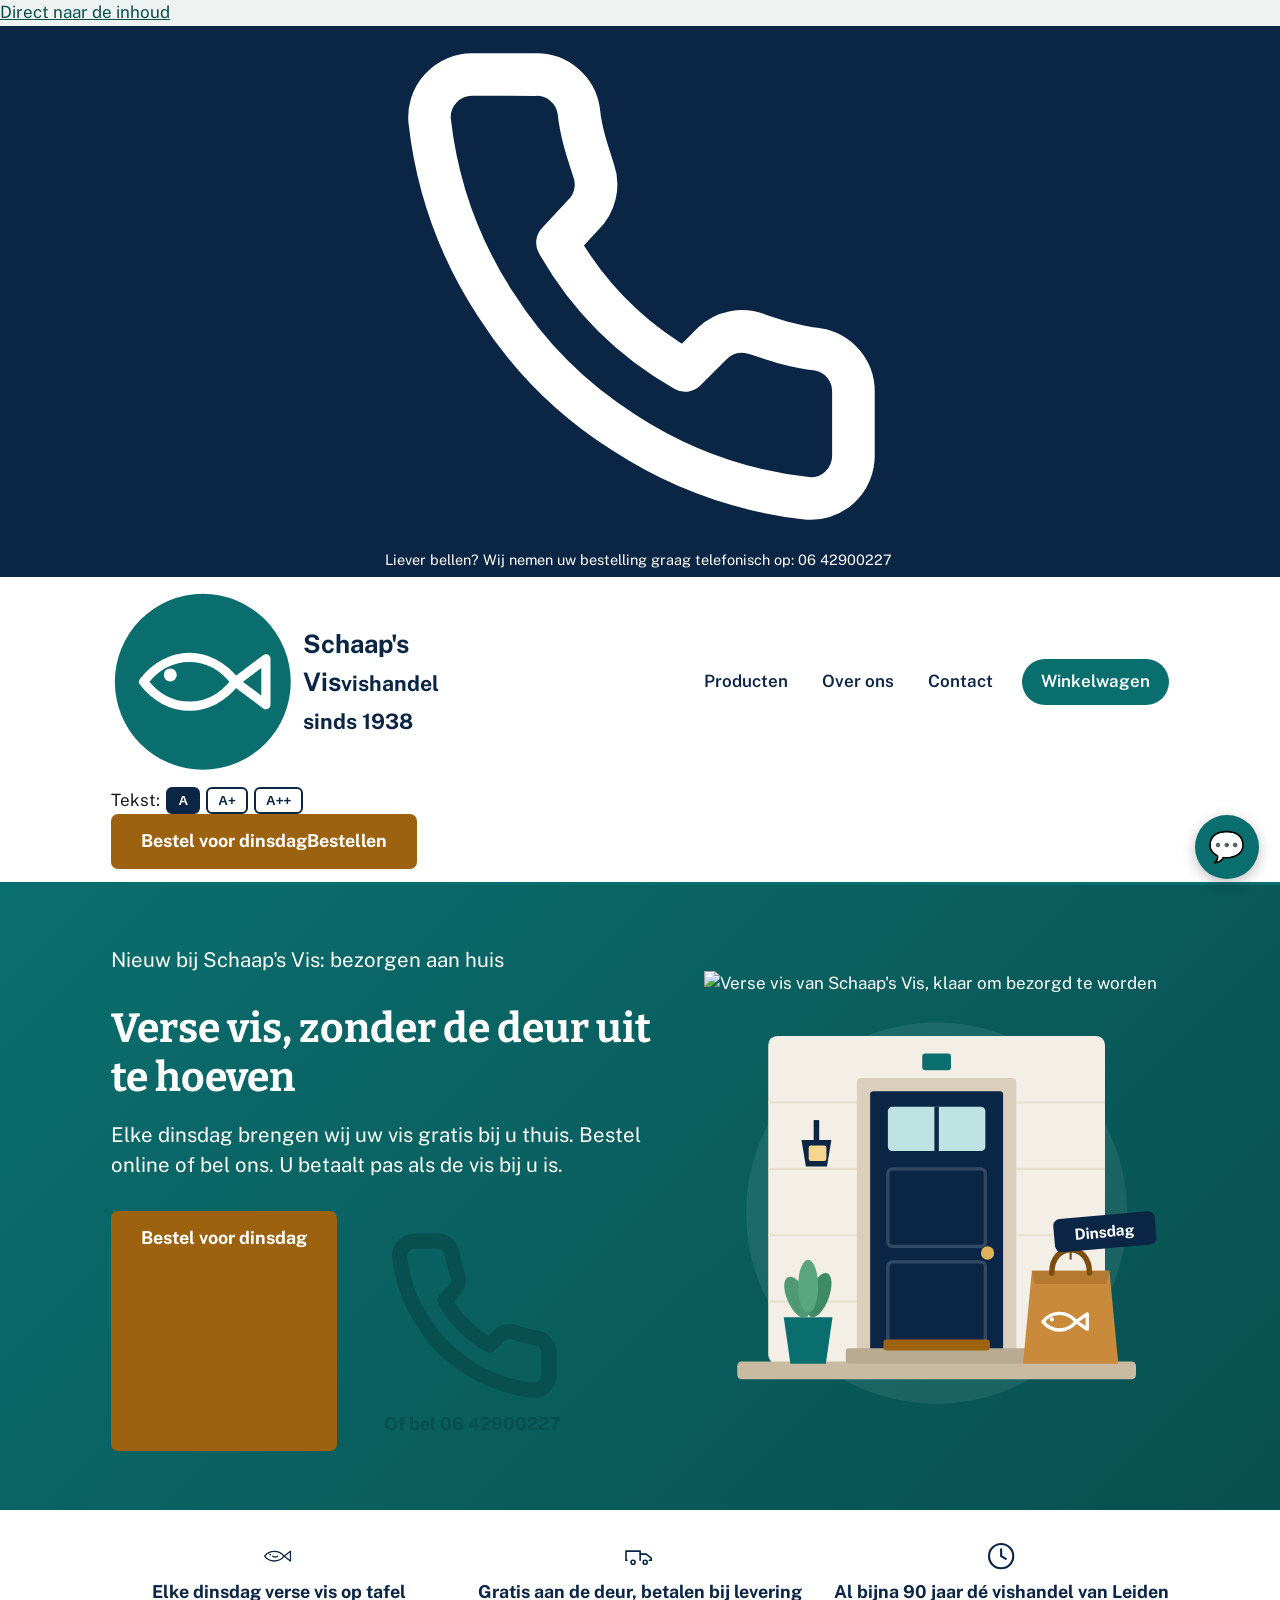
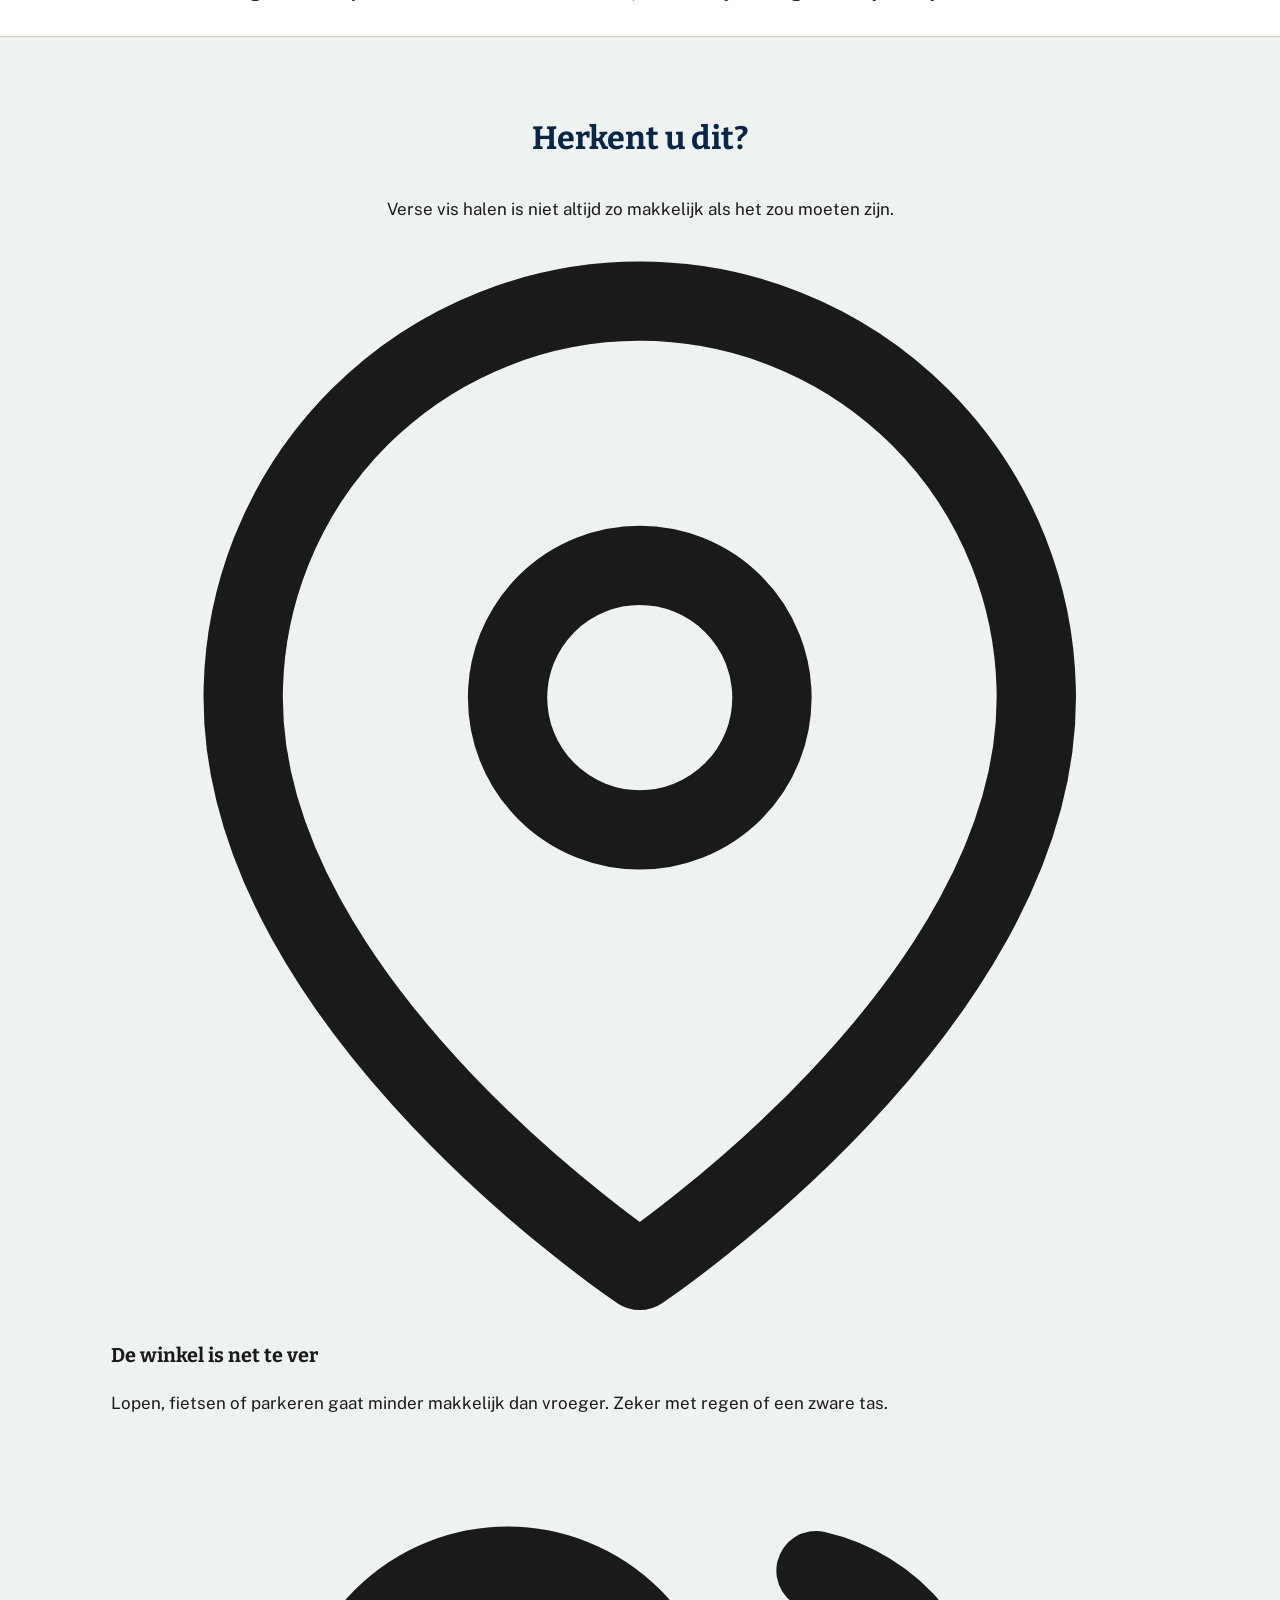
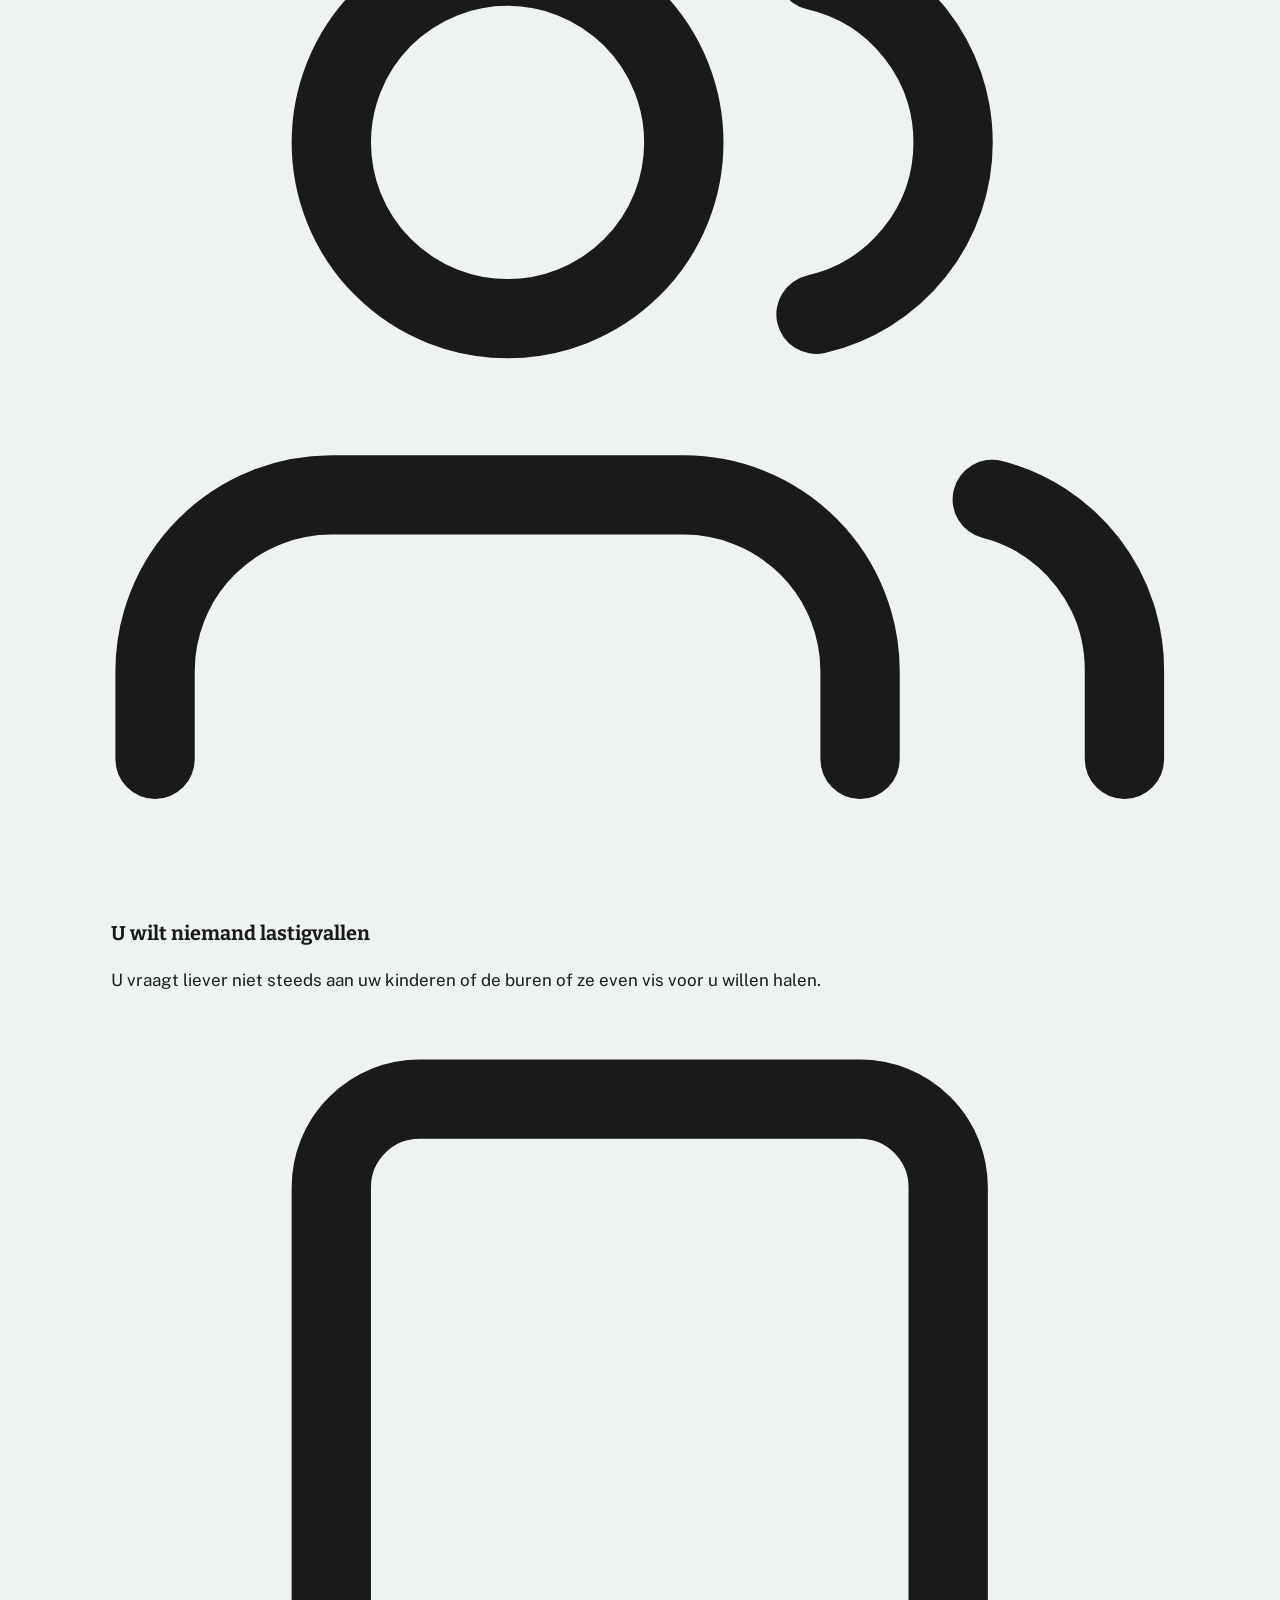
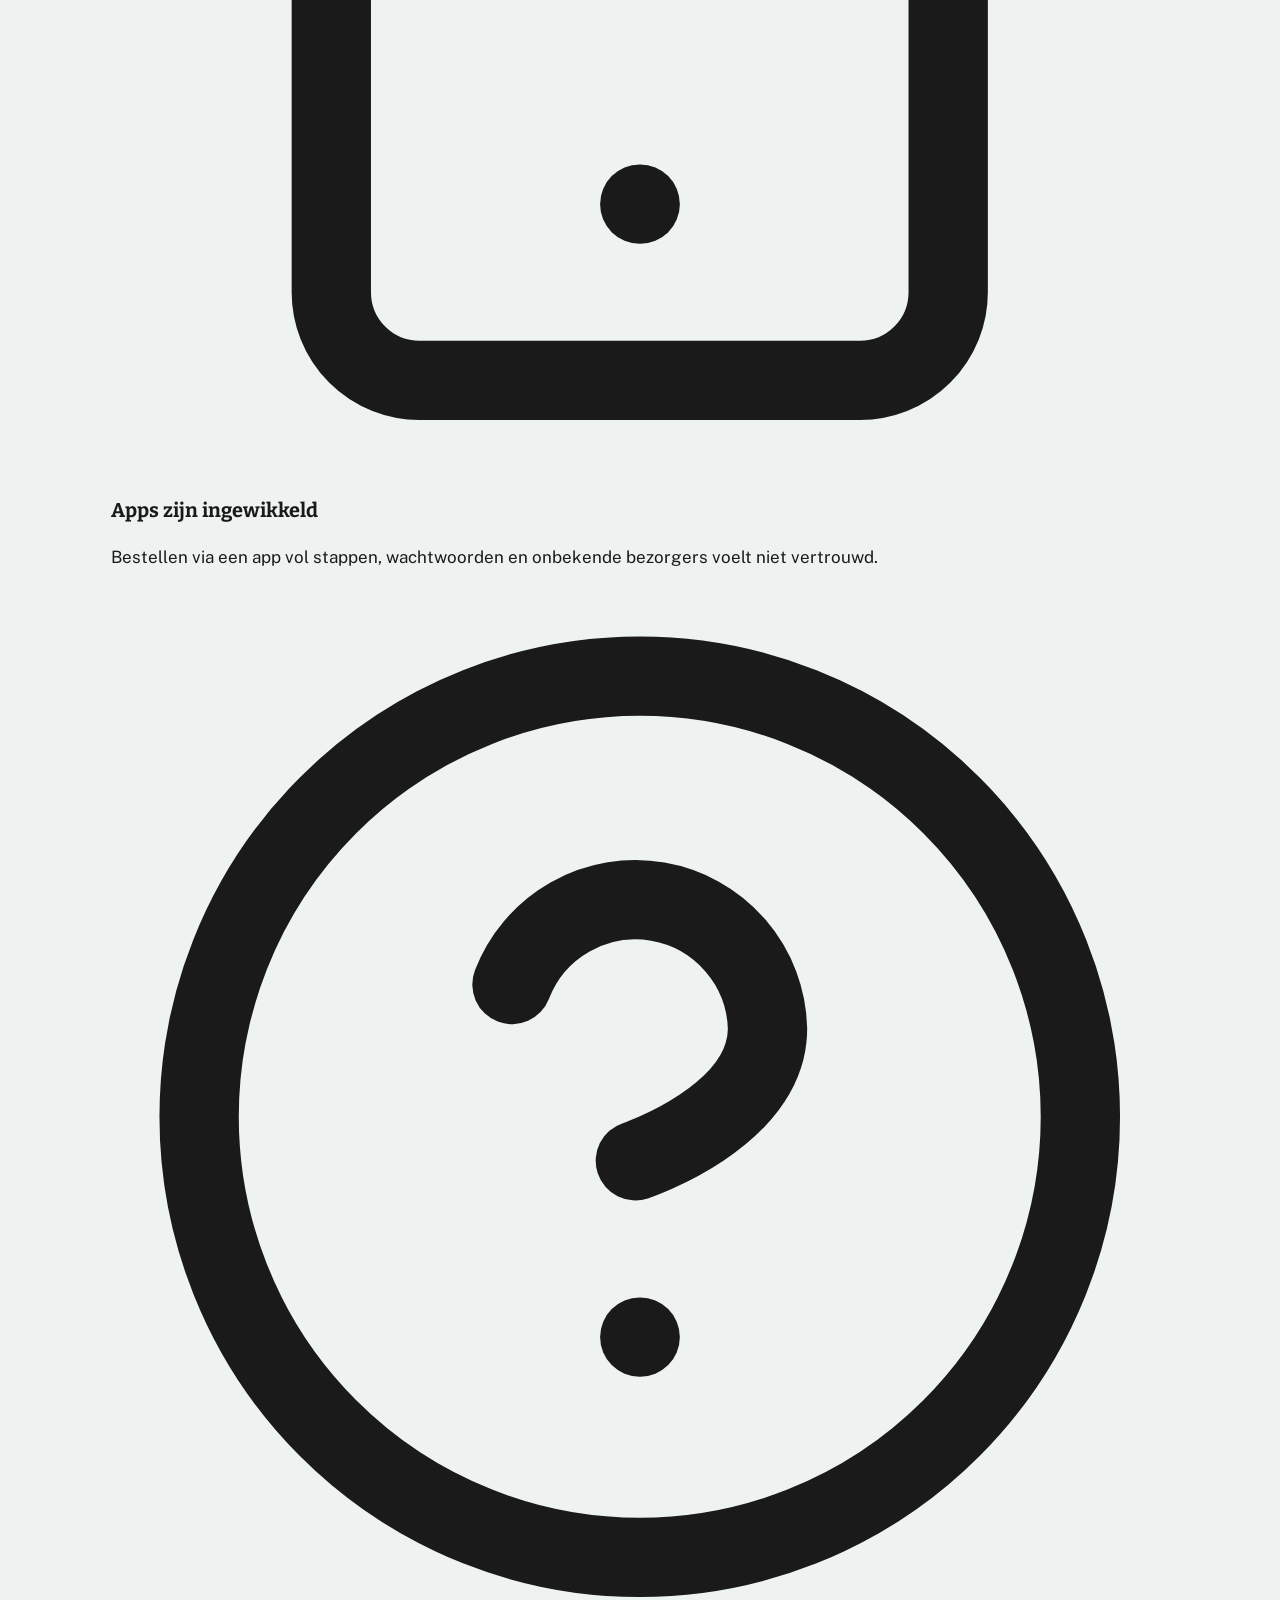
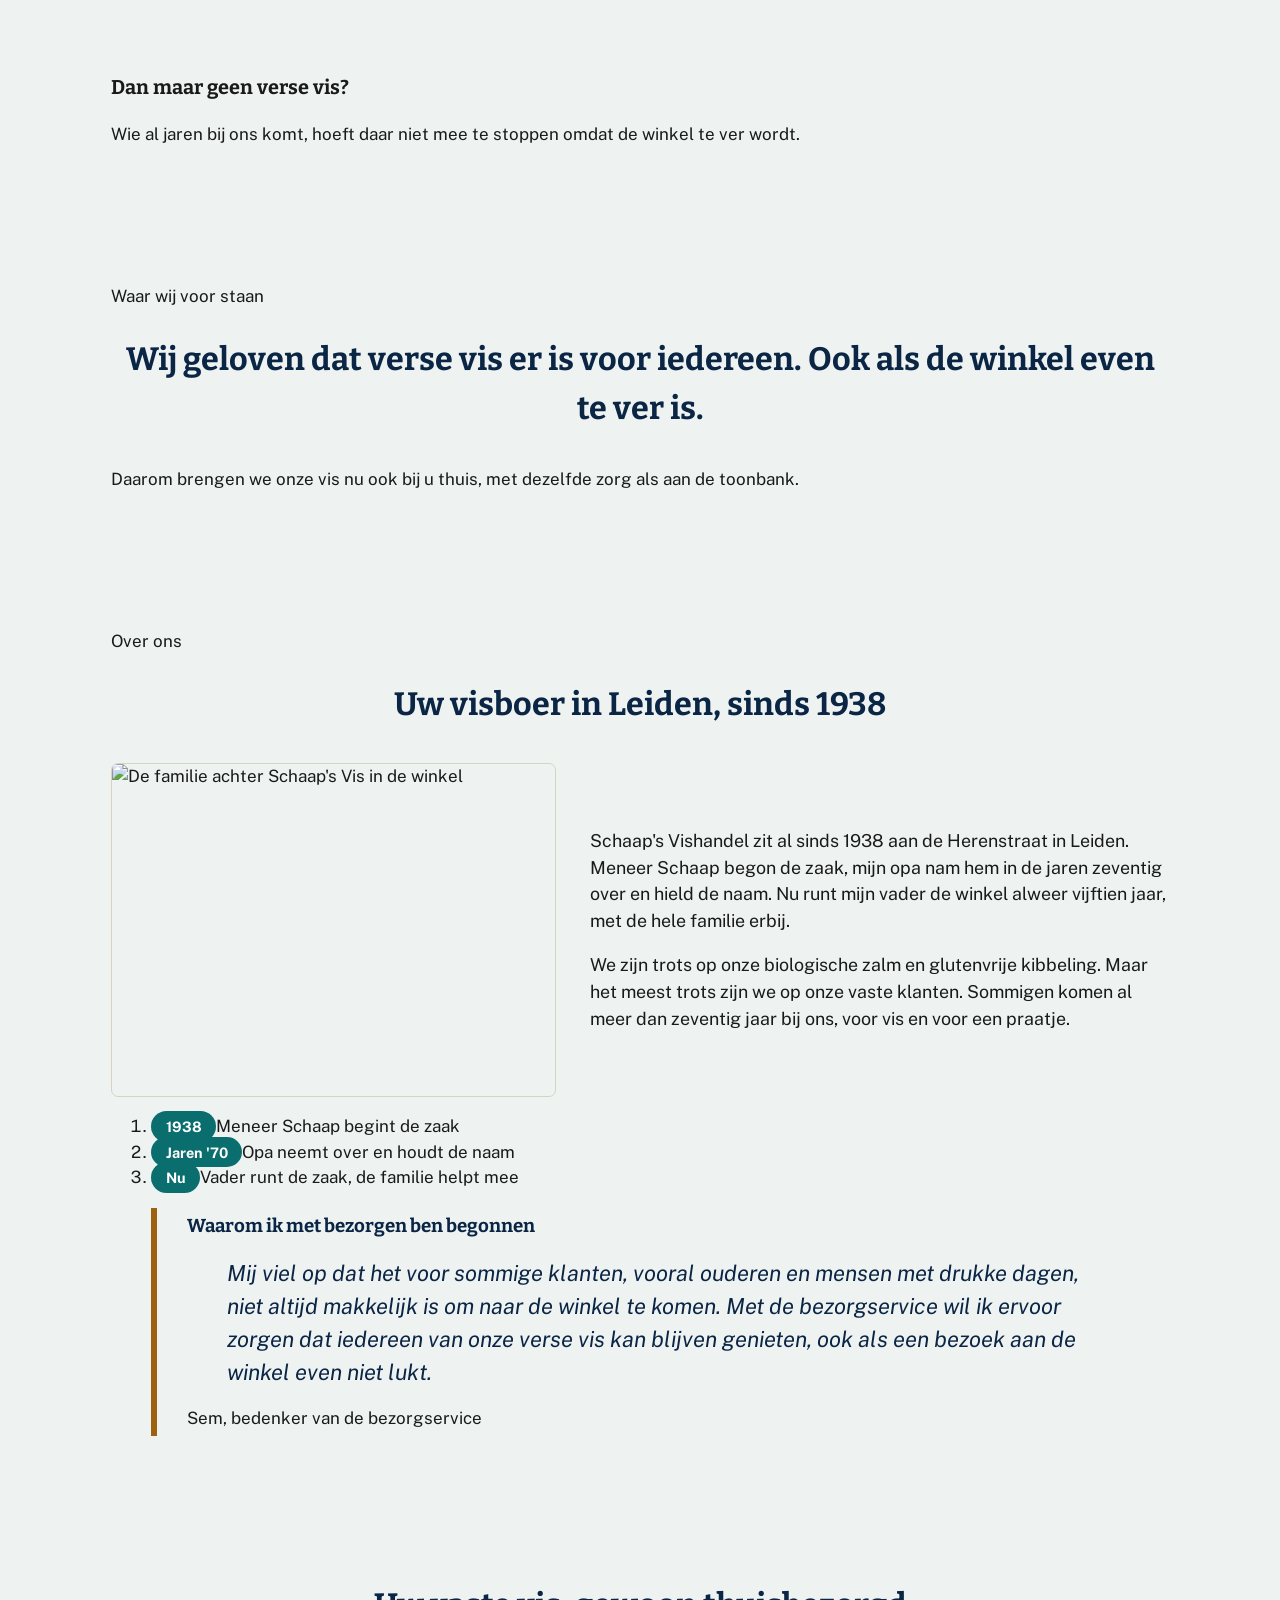
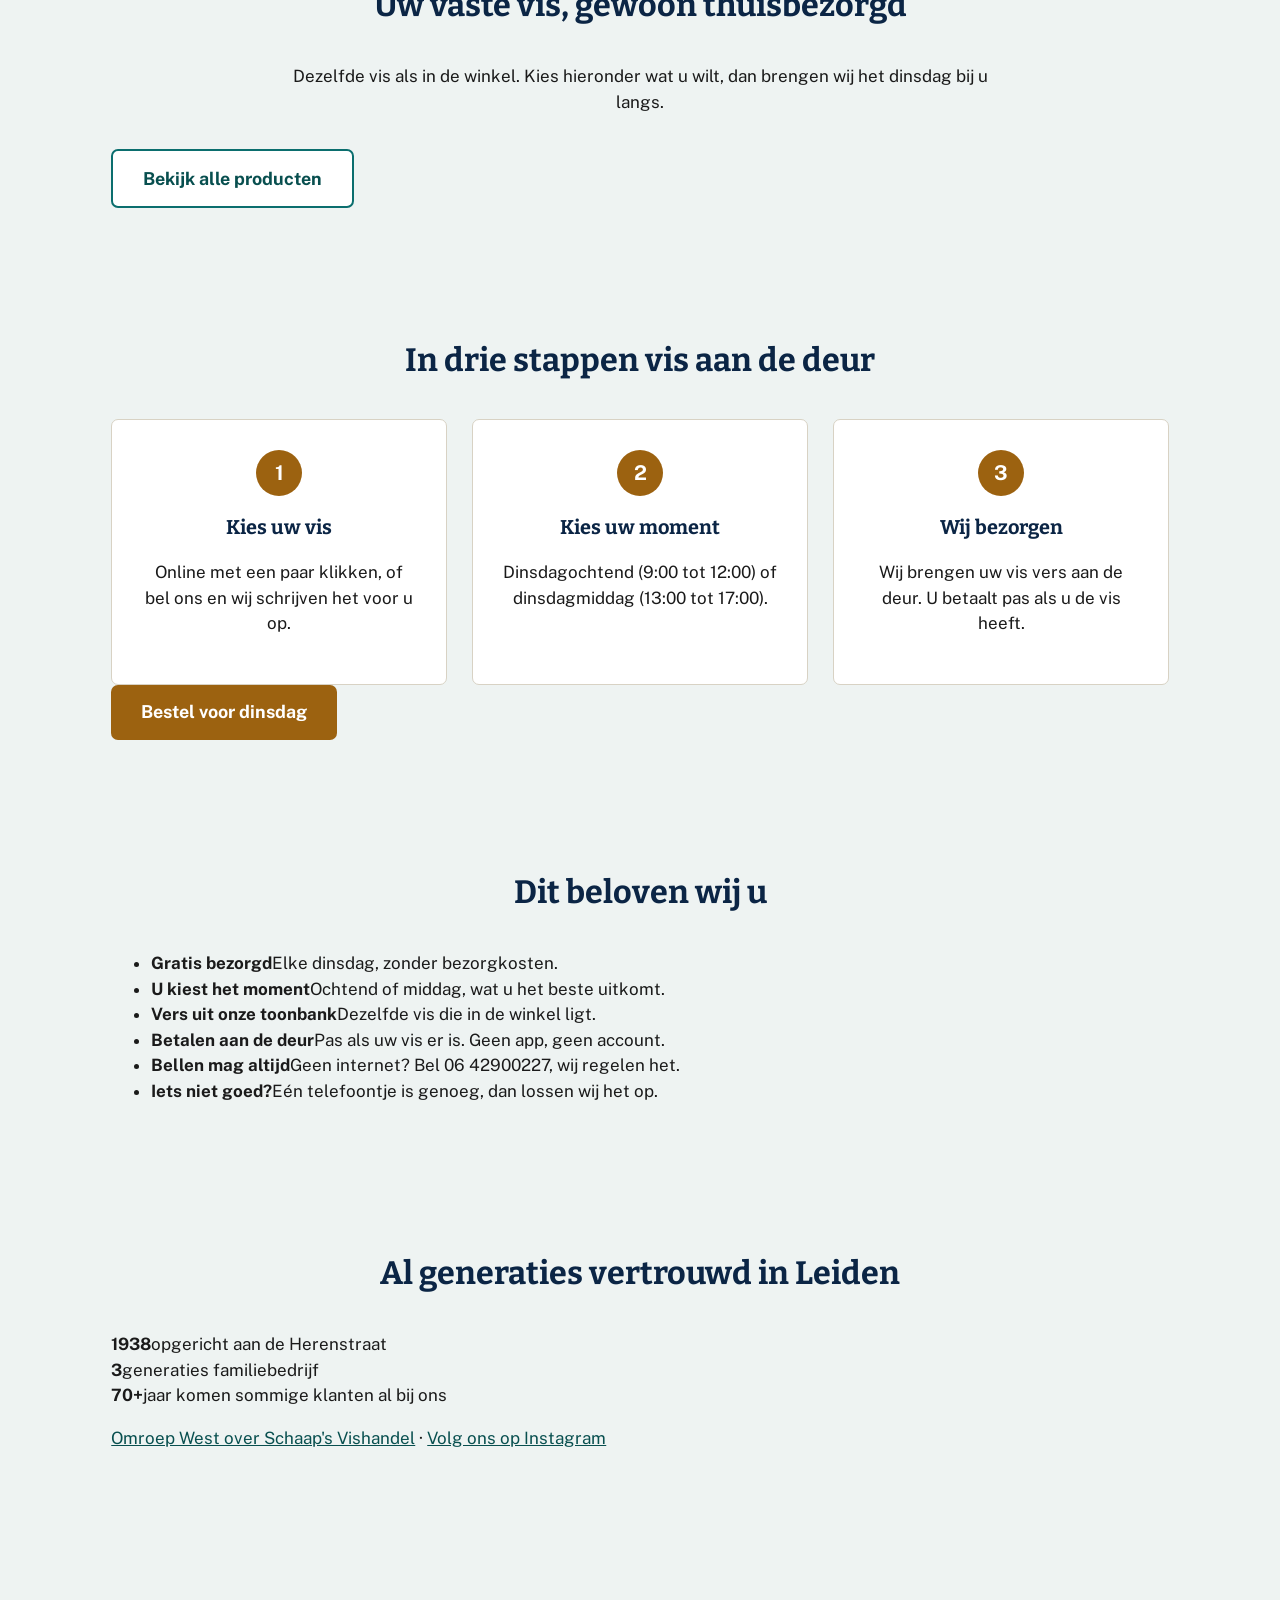
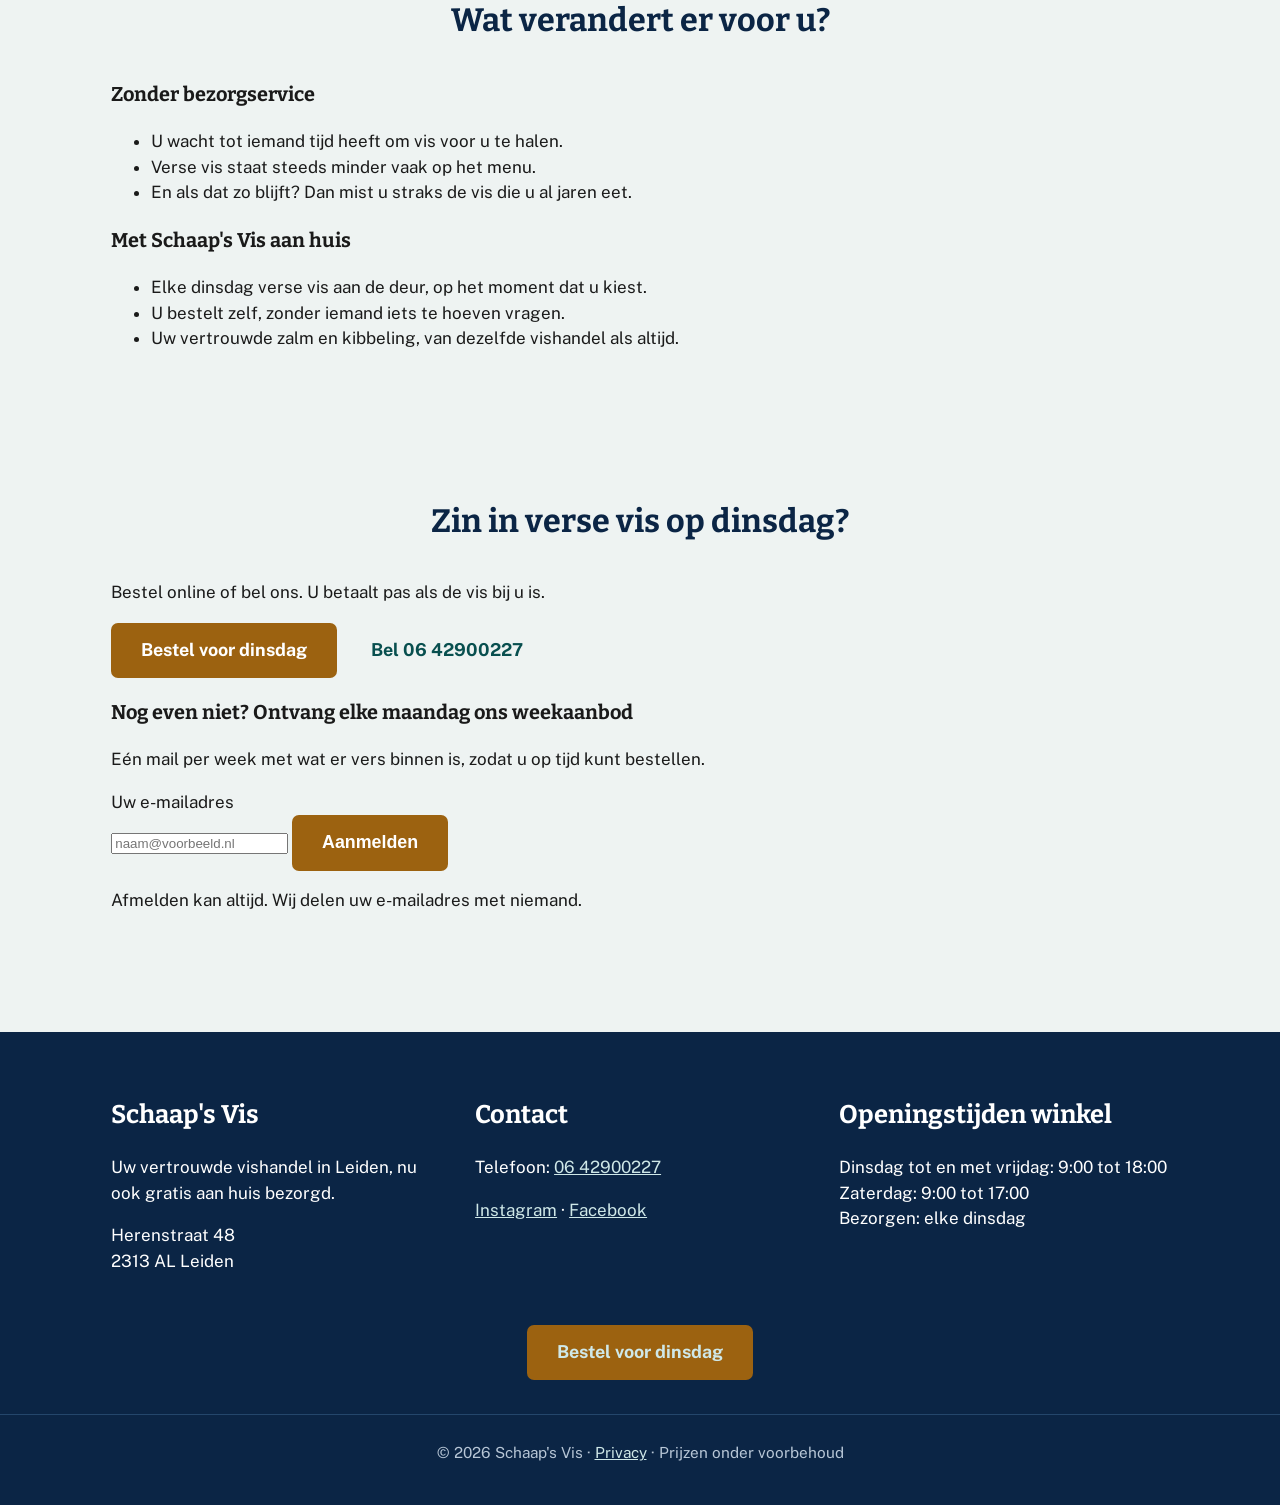
==== commit d67f015e: "Add files via upload" ====
--- a/index.html
+++ b/index.html
@@ -3,65 +3,122 @@
 <head>
 <meta charset="UTF-8">
 <meta name="viewport" content="width=device-width, initial-scale=1.0">
-<title>Schaap's Vis — Verse vis, bezorgd bij u thuis</title>
-<meta name="description" content="Bestel verse vis bij Schaap's Vis en laat het gratis thuisbezorgen. Makkelijk bestellen, ook telefonisch.">
+<title>Schaap's Vis | Verse vis, elke dinsdag thuisbezorgd</title>
+<meta name="description" content="Verse vis van Schaap's Vishandel uit Leiden, elke dinsdag gratis bij u thuis bezorgd. Bestel online of bel ons, u betaalt aan de deur.">
 <link rel="preconnect" href="https://fonts.googleapis.com">
 <link rel="preconnect" href="https://fonts.gstatic.com" crossorigin>
-<link href="https://fonts.googleapis.com/css2?family=Bitter:wght@700&family=Public+Sans:wght@400;600&display=swap" rel="stylesheet">
+<link href="https://fonts.googleapis.com/css2?family=Bitter:wght@700&family=Public+Sans:wght@400;600;700&display=swap" rel="stylesheet">
 <link rel="stylesheet" href="css/style.css">
 </head>
 <body>
 
+<a class="skip-link" href="#inhoud">Direct naar de inhoud</a>
+
 <div class="top-balk">
   <div class="container">
-    <span>📞 Liever bellen? Wij helpen u graag: <a href="tel:+31642900227">06 42900227</a></span>
+    <span><svg class="icoon-klein" viewBox="0 0 24 24" fill="none" stroke="currentColor" stroke-width="2" stroke-linecap="round" stroke-linejoin="round" aria-hidden="true" focusable="false"><path d="M22 16.9v3a2 2 0 0 1-2.2 2 19.8 19.8 0 0 1-8.6-3.1 19.5 19.5 0 0 1-6-6A19.8 19.8 0 0 1 2.1 4.2 2 2 0 0 1 4.1 2h3a2 2 0 0 1 2 1.7c.1 1 .4 1.9.7 2.8a2 2 0 0 1-.5 2.1L8.1 9.9a16 16 0 0 0 6 6l1.3-1.3a2 2 0 0 1 2.1-.4c.9.3 1.8.6 2.8.7a2 2 0 0 1 1.7 2z"/></svg> Liever bellen? Wij nemen uw bestelling graag telefonisch op: <a href="tel:+31642900227">06 42900227</a></span>
   </div>
 </div>
 
 <header class="hoofd">
   <div class="container">
-    <a href="index.html" class="logo"><span class="logo-icoon">🐟</span> Schaap's Vis</a>
-    <nav class="hoofdmenu">
+    <a href="index.html" class="logo" aria-label="Schaap's Vis, naar de homepage">
+      <svg class="logo-merk" viewBox="0 0 48 48" aria-hidden="true" focusable="false"><circle cx="24" cy="24" r="23" fill="#0b6e6e"/><path d="M8.5 24c6.5-8.5 17.5-8.5 24 0-6.5 8.5-17.5 8.5-24 0z" fill="none" stroke="#fff" stroke-width="2.4" stroke-linejoin="round"/><path d="M32.5 24l8-6v12l-8-6z" fill="none" stroke="#fff" stroke-width="2.4" stroke-linejoin="round"/><circle cx="15.5" cy="22.2" r="1.7" fill="#fff"/></svg>
+      <span class="logo-tekst">Schaap's Vis<small>vishandel sinds 1938</small></span>
+    </a>
+    <nav class="hoofdmenu" aria-label="Hoofdmenu">
       <ul>
-        <li><a href="index.html" class="actief">Home</a></li>
         <li><a href="producten.html">Producten</a></li>
+        <li><a href="index.html#over-ons">Over ons</a></li>
         <li><a href="contact.html">Contact</a></li>
-        <li><a href="winkelwagen.html" class="winkelwagen-link">🛒 Winkelwagen <span id="cart-badge">0</span></a></li>
+        <li class="winkelwagen-item"><a href="winkelwagen.html" class="winkelwagen-link">Winkelwagen <span id="cart-badge">0</span></a></li>
       </ul>
     </nav>
-    <div class="tekstgrootte-knoppen" aria-label="Tekstgrootte aanpassen">
-      <span>Tekst:</span>
-      <button data-grootte="normaal" aria-label="Normale tekstgrootte">A</button>
-      <button data-grootte="groot" aria-label="Grote tekstgrootte">A+</button>
-      <button data-grootte="extra-groot" aria-label="Extra grote tekstgrootte">A++</button>
+    <div class="header-acties">
+      <div class="tekstgrootte-knoppen" role="group" aria-label="Tekstgrootte">
+        <span>Tekst:</span>
+        <button type="button" data-grootte="normaal" aria-label="Normale tekst">A</button>
+        <button type="button" data-grootte="groot" aria-label="Grote tekst">A+</button>
+        <button type="button" data-grootte="extra-groot" aria-label="Extra grote tekst">A++</button>
+      </div>
+      <a href="producten.html" class="knop knop-primair knop-header"><span class="tekst-lang">Bestel voor dinsdag</span><span class="tekst-kort">Bestellen</span></a>
     </div>
   </div>
 </header>
 
+<main id="inhoud">
+
+<!-- HERO: wat bieden we, hoe helpt het, hoe krijg je het -->
 <section class="hero">
   <div class="container">
-    <div>
+    <div class="hero-tekst">
+      <p class="hero-label">Nieuw bij Schaap's Vis: bezorgen aan huis</p>
       <h1>Verse vis, zonder de deur uit te hoeven</h1>
-      <p>Schaap's Vis bezorgt verse vis, garnalen en andere lekkernijen gratis bij u thuis. Rustig bestellen, wij zorgen dat het vers op tijd bij u is.</p>
+      <p class="hero-sub">Elke dinsdag brengen wij uw vis gratis bij u thuis. Bestel online of bel ons. U betaalt pas als de vis bij u is.</p>
       <div class="hero-knoppen">
-        <a href="producten.html" class="knop knop-primair">Bekijk de producten</a>
-        <a href="contact.html" class="knop knop-secundair">Liever bellen? Zo bereikt u ons</a>
-      </div>
-    </div>
-    <div class="hero-plaatje">🐟🦐🦪</div>
-  </div>
-</section>
-
-<section class="results-balk">
+        <a href="producten.html" class="knop knop-primair knop-hero">Bestel voor dinsdag</a>
+        <a href="tel:+31642900227" class="knop knop-licht">
+          <svg class="knop-icoon" viewBox="0 0 24 24" fill="none" stroke="currentColor" stroke-width="2" stroke-linecap="round" stroke-linejoin="round" aria-hidden="true" focusable="false"><path d="M22 16.9v3a2 2 0 0 1-2.2 2 19.8 19.8 0 0 1-8.6-3.1 19.5 19.5 0 0 1-6-6A19.8 19.8 0 0 1 2.1 4.2 2 2 0 0 1 4.1 2h3a2 2 0 0 1 2 1.7c.1 1 .4 1.9.7 2.8a2 2 0 0 1-.5 2.1L8.1 9.9a16 16 0 0 0 6 6l1.3-1.3a2 2 0 0 1 2.1-.4c.9.3 1.8.6 2.8.7a2 2 0 0 1 1.7 2z"/></svg>
+          Of bel 06 42900227
+        </a>
+      </div>
+    </div>
+    <div class="hero-beeld" data-foto-plek>
+      <img class="hero-foto" data-bronnen="img/hero.jpg,img/hero.png" alt="Verse vis van Schaap's Vis, klaar om bezorgd te worden">
+      <svg class="hero-illustratie" viewBox="0 0 420 380" role="img" aria-label="Tekening: een tas met verse vis staat bij de voordeur">
+        <circle cx="210" cy="196" r="172" fill="#ffffff" fill-opacity=".08"/>
+        <rect x="58" y="36" width="304" height="296" rx="8" fill="#f4efe6"/>
+        <g stroke="#e8dfcf" stroke-width="2">
+          <line x1="58" y1="96" x2="138" y2="96"/><line x1="282" y1="96" x2="362" y2="96"/>
+          <line x1="58" y1="156" x2="138" y2="156"/><line x1="282" y1="156" x2="362" y2="156"/>
+          <line x1="58" y1="216" x2="138" y2="216"/><line x1="282" y1="216" x2="362" y2="216"/>
+          <line x1="58" y1="276" x2="138" y2="276"/>
+        </g>
+        <rect x="99" y="112" width="5" height="18" fill="#0b2545"/>
+        <path d="M88 130h27l-4 24H92z" fill="#0b2545"/>
+        <rect x="94.5" y="135" width="16" height="14" rx="2" fill="#f6d58e"/>
+        <rect x="138" y="74" width="144" height="258" rx="4" fill="#d9cfbc"/>
+        <rect x="150" y="86" width="120" height="246" rx="3" fill="#0b2545"/>
+        <rect x="166" y="100" width="88" height="40" rx="4" fill="#bfe3e3"/>
+        <line x1="210" y1="100" x2="210" y2="140" stroke="#0b2545" stroke-width="4"/>
+        <rect x="166" y="156" width="88" height="70" rx="4" fill="none" stroke="#ffffff" stroke-opacity=".16" stroke-width="3"/>
+        <rect x="166" y="240" width="88" height="76" rx="4" fill="none" stroke="#ffffff" stroke-opacity=".16" stroke-width="3"/>
+        <circle cx="256" cy="232" r="6" fill="#e0b25a"/>
+        <rect x="197" y="52" width="26" height="15" rx="3" fill="#0b6e6e"/>
+        <rect x="30" y="330" width="360" height="16" rx="4" fill="#c9bba2"/>
+        <rect x="128" y="318" width="164" height="14" rx="3" fill="#b9ab92"/>
+        <rect x="162" y="310" width="96" height="10" rx="3" fill="#9c6210"/>
+        <path d="M72 290h44l-6 42H78z" fill="#0b6e6e"/>
+        <ellipse cx="84" cy="272" rx="9" ry="20" fill="#4f9a74" transform="rotate(-24 84 272)"/>
+        <ellipse cx="104" cy="270" rx="9" ry="21" fill="#3f8a66" transform="rotate(20 104 270)"/>
+        <ellipse cx="94" cy="262" rx="9" ry="24" fill="#5aa67f"/>
+        <path d="M296 248h70l8 84h-86z" fill="#c98a3c"/>
+        <path d="M296 248h70l-2.5 12h-65z" fill="#b57a31"/>
+        <path d="M314 250c0-28 34-28 34 0" fill="none" stroke="#7d4e0d" stroke-width="5" stroke-linecap="round"/>
+        <path d="M306 294c8-10 22-10 30 0-8 10-22 10-30 0z" fill="none" stroke="#ffffff" stroke-width="3" stroke-linejoin="round"/>
+        <path d="M336 294l10-7v14l-10-7z" fill="none" stroke="#ffffff" stroke-width="3" stroke-linejoin="round"/>
+        <circle cx="314" cy="292" r="1.9" fill="#ffffff"/>
+        <line x1="331" y1="224" x2="331" y2="238" stroke="#7d4e0d" stroke-width="2"/>
+        <g transform="rotate(-5 360 214)">
+          <rect x="316" y="198" width="92" height="30" rx="6" fill="#0b2545"/>
+          <text x="362" y="218" text-anchor="middle" font-family="Public Sans, Arial, sans-serif" font-size="14" font-weight="700" fill="#ffffff">Dinsdag</text>
+        </g>
+      </svg>
+    </div>
+  </div>
+</section>
+
+<!-- RESULT BAR: het eindresultaat voor de klant -->
+<section class="results-balk" aria-label="Wat u krijgt">
   <div class="container">
     <div class="results-lijst">
       <div class="results-item">
         <span class="results-icoon" aria-hidden="true"><svg viewBox="0 0 40 24" fill="none" stroke="currentColor" stroke-width="1.6" stroke-linecap="round" stroke-linejoin="round" focusable="false"><path d="M2 12c6-8 18-8 24 0-6 8-18 8-24 0z"/><path d="M26 12l8-6v12l-8-6z"/><circle cx="9" cy="10" r="1.1" fill="currentColor" stroke="none"/><path d="M12 12c2 1.5 4 1.5 6 0"/></svg></span>
-        <span>Elke week vers binnen</span>
+        <span>Elke dinsdag verse vis op tafel</span>
       </div>
       <div class="results-item">
         <span class="results-icoon" aria-hidden="true"><svg viewBox="0 0 32 24" fill="none" stroke="currentColor" stroke-width="1.6" stroke-linecap="round" stroke-linejoin="round" focusable="false"><path d="M2 16V7h14v9"/><path d="M16 10h6l5 4v2"/><path d="M2 16h1"/><path d="M25 16h2"/><circle cx="9" cy="18" r="2"/><circle cx="21" cy="18" r="2"/></svg></span>
-        <span>Gratis bij u thuis bezorgd</span>
+        <span>Gratis aan de deur, betalen bij levering</span>
       </div>
       <div class="results-item">
         <span class="results-icoon" aria-hidden="true"><svg viewBox="0 0 24 24" fill="none" stroke="currentColor" stroke-width="1.6" stroke-linecap="round" stroke-linejoin="round" focusable="false"><circle cx="12" cy="12" r="9"/><path d="M12 7v5l3.5 2"/></svg></span>
@@ -71,161 +128,242 @@
   </div>
 </section>
 
-<section class="probleem-sectie">
+<!-- PROBLEM: extern, intern, filosofisch + de tegenkracht -->
+<section class="probleem-sectie" id="probleem">
   <div class="container">
     <h2>Herkent u dit?</h2>
-    <p class="sectie-intro">Voor veel van onze klanten is dit herkenbaar:</p>
-    <ul class="probleem-lijst">
-      <li>Niet altijd even makkelijk om zelf naar de winkel te gaan</li>
-      <li>Drukke dagen laten weinig ruimte over voor boodschappen doen</li>
-      <li>Op zoek naar verse vis waar u op kunt vertrouwen</li>
-      <li>Liever geen ingewikkelde bestel-apps of abonnementen</li>
-    </ul>
-  </div>
-</section>
-
-<section class="over-ons">
-  <div class="container">
-    <h2><img src="img/logo.png" alt="" class="over-ons-logo">Over ons</h2>
-    <div class="over-ons-layout">
-      <img src="img/team-foto.png" alt="Het team van Schaap's Vis achter de toonbank" class="over-ons-foto">
+    <p class="sectie-intro">Verse vis halen is niet altijd zo makkelijk als het zou moeten zijn.</p>
+    <div class="probleem-grid">
+      <div class="probleem-kaart">
+        <svg class="kaart-icoon" viewBox="0 0 24 24" fill="none" stroke="currentColor" stroke-width="1.8" stroke-linecap="round" stroke-linejoin="round" aria-hidden="true" focusable="false"><path d="M21 10c0 7-9 13-9 13s-9-6-9-13a9 9 0 0 1 18 0z"/><circle cx="12" cy="10" r="3"/></svg>
+        <h3>De winkel is net te ver</h3>
+        <p>Lopen, fietsen of parkeren gaat minder makkelijk dan vroeger. Zeker met regen of een zware tas.</p>
+      </div>
+      <div class="probleem-kaart">
+        <svg class="kaart-icoon" viewBox="0 0 24 24" fill="none" stroke="currentColor" stroke-width="1.8" stroke-linecap="round" stroke-linejoin="round" aria-hidden="true" focusable="false"><path d="M17 21v-2a4 4 0 0 0-4-4H5a4 4 0 0 0-4 4v2"/><circle cx="9" cy="7" r="4"/><path d="M23 21v-2a4 4 0 0 0-3-3.9"/><path d="M16 3.1a4 4 0 0 1 0 7.8"/></svg>
+        <h3>U wilt niemand lastigvallen</h3>
+        <p>U vraagt liever niet steeds aan uw kinderen of de buren of ze even vis voor u willen halen.</p>
+      </div>
+      <div class="probleem-kaart">
+        <svg class="kaart-icoon" viewBox="0 0 24 24" fill="none" stroke="currentColor" stroke-width="1.8" stroke-linecap="round" stroke-linejoin="round" aria-hidden="true" focusable="false"><rect x="5" y="2" width="14" height="20" rx="2"/><path d="M12 18h.01"/></svg>
+        <h3>Apps zijn ingewikkeld</h3>
+        <p>Bestellen via een app vol stappen, wachtwoorden en onbekende bezorgers voelt niet vertrouwd.</p>
+      </div>
+      <div class="probleem-kaart">
+        <svg class="kaart-icoon" viewBox="0 0 24 24" fill="none" stroke="currentColor" stroke-width="1.8" stroke-linecap="round" stroke-linejoin="round" aria-hidden="true" focusable="false"><circle cx="12" cy="12" r="10"/><path d="M9.1 9a3 3 0 0 1 5.8 1c0 2-3 3-3 3"/><path d="M12 17h.01"/></svg>
+        <h3>Dan maar geen verse vis?</h3>
+        <p>Wie al jaren bij ons komt, hoeft daar niet mee te stoppen omdat de winkel te ver wordt.</p>
+      </div>
+    </div>
+  </div>
+</section>
+
+<!-- MISSION: waar we voor staan -->
+<section class="missie-sectie">
+  <div class="container">
+    <p class="sectie-kicker">Waar wij voor staan</p>
+    <h2>Wij geloven dat verse vis er is voor iedereen. Ook als de winkel even te ver is.</h2>
+    <p>Daarom brengen we onze vis nu ook bij u thuis, met dezelfde zorg als aan de toonbank.</p>
+  </div>
+</section>
+
+<!-- GUIDE: empathie en autoriteit -->
+<section class="over-ons" id="over-ons">
+  <div class="container">
+    <p class="sectie-kicker">Over ons</p>
+    <h2>Uw visboer in Leiden, sinds 1938</h2>
+    <div class="over-ons-layout" data-foto-plek>
+      <img class="over-ons-foto" data-bronnen="img/team-foto.jpg,img/team-foto.png,img/team-foto.jpeg" alt="De familie achter Schaap's Vis in de winkel">
       <div class="over-ons-tekst">
-        <p>Schaap's Vis is een echt familiebedrijf. De zaak werd in 1938 gestart door meneer Schaap, en toen mijn opa de zaak in de jaren zeventig overnam, hield hij bewust de naam aan. Inmiddels runt mijn vader de winkel alweer vijftien jaar, en werken we er met de hele familie. Ik sta zelf vaste dagen in de winkel, mijn broertje staat op woensdag en zaterdag op de markt.</p>
-        <p>We zijn trots op onze biologische zalm en glutenvrije kibbeling, maar minstens zo trots op onze vaste klanten, van wie sommigen al meer dan zeventig jaar over de vloer komen. Voor ons voelt de winkel soms net een buurthuis: mensen komen niet alleen voor verse vis, maar ook voor een praatje.</p>
-      </div>
-    </div>
-    <div class="over-ons-verhalen">
-      <div class="tijdlijn-blok">
-        <h3>Een stukje geschiedenis</h3>
-        <div class="tijdlijn-markers" aria-hidden="true">
-          <span class="tijdlijn-marker">1938</span>
-          <span class="tijdlijn-marker">Jaren '70</span>
-          <span class="tijdlijn-marker">Nu</span>
-        </div>
-        <p>Schaap's Vis bestaat al sinds 1938. De zaak is opgericht door meneer Schaap, en toen mijn opa het in de jaren zeventig overnam, hield hij de naam bewust in ere. Nu runt mijn vader de winkel alweer vijftien jaar, met de hele familie erbij.</p>
-      </div>
-      <div class="pull-quote">
-        <h3>Waarom we dit werk zo leuk vinden</h3>
-        <p>Voor ons is de winkel meer dan een zaak. Veel klanten komen al tientallen jaren over de vloer, sommigen al meer dan zeventig jaar. Ze komen niet alleen voor verse vis, maar ook voor een praatje. Het voelt vaak meer als een buurthuis dan als een winkel, en dat maakt het werk voor ons zo leuk.</p>
-      </div>
-      <div class="pull-quote">
-        <h3>Waarom ik met bezorgen ben begonnen</h3>
-        <p>Mij viel op dat het voor sommige klanten, vooral ouderen en mensen met drukke dagen, niet altijd makkelijk is om naar de winkel te komen. Met de bezorgservice wil ik ervoor zorgen dat iedereen van onze verse vis kan blijven genieten, ook als een bezoek aan de winkel even niet lukt.</p>
-      </div>
-    </div>
-  </div>
-</section>
-
-<section>
-  <div class="container">
-    <h2>Zo werkt bestellen</h2>
+        <p>Schaap's Vishandel zit al sinds 1938 aan de Herenstraat in Leiden. Meneer Schaap begon de zaak, mijn opa nam hem in de jaren zeventig over en hield de naam. Nu runt mijn vader de winkel alweer vijftien jaar, met de hele familie erbij.</p>
+        <p>We zijn trots op onze biologische zalm en glutenvrije kibbeling. Maar het meest trots zijn we op onze vaste klanten. Sommigen komen al meer dan zeventig jaar bij ons, voor vis en voor een praatje.</p>
+      </div>
+    </div>
+    <ol class="tijdlijn" aria-label="Geschiedenis van de zaak">
+      <li><span class="tijdlijn-marker">1938</span><span>Meneer Schaap begint de zaak</span></li>
+      <li><span class="tijdlijn-marker">Jaren '70</span><span>Opa neemt over en houdt de naam</span></li>
+      <li><span class="tijdlijn-marker">Nu</span><span>Vader runt de zaak, de familie helpt mee</span></li>
+    </ol>
+    <figure class="pull-quote">
+      <h3>Waarom ik met bezorgen ben begonnen</h3>
+      <blockquote><p>Mij viel op dat het voor sommige klanten, vooral ouderen en mensen met drukke dagen, niet altijd makkelijk is om naar de winkel te komen. Met de bezorgservice wil ik ervoor zorgen dat iedereen van onze verse vis kan blijven genieten, ook als een bezoek aan de winkel even niet lukt.</p></blockquote>
+      <figcaption>Sem, bedenker van de bezorgservice</figcaption>
+    </figure>
+  </div>
+</section>
+
+<!-- SOLUTION: het aanbod als antwoord op het probleem -->
+<section class="oplossing-sectie" id="aanbod">
+  <div class="container">
+    <h2>Uw vaste vis, gewoon thuisbezorgd</h2>
+    <p class="sectie-intro">Dezelfde vis als in de winkel. Kies hieronder wat u wilt, dan brengen wij het dinsdag bij u langs.</p>
+    <div class="producten-grid" id="uitgelicht-grid"></div>
+    <div class="sectie-cta">
+      <a href="producten.html" class="knop knop-secundair">Bekijk alle producten</a>
+    </div>
+  </div>
+</section>
+
+<!-- PLAN: drie stappen -->
+<section class="plan-sectie">
+  <div class="container">
+    <h2>In drie stappen vis aan de deur</h2>
     <div class="stappen">
       <div class="stap">
         <div class="stap-nummer">1</div>
         <h3>Kies uw vis</h3>
-        <p>Blader door onze producten en voeg toe wat u wilt bestellen.</p>
+        <p>Online met een paar klikken, of bel ons en wij schrijven het voor u op.</p>
       </div>
       <div class="stap">
         <div class="stap-nummer">2</div>
-        <h3>Vul uw gegevens in</h3>
-        <p>Naam, adres en een moment waarop het u uitkomt. Klaar in twee minuten.</p>
+        <h3>Kies uw moment</h3>
+        <p>Dinsdagochtend (9:00 tot 12:00) of dinsdagmiddag (13:00 tot 17:00).</p>
       </div>
       <div class="stap">
         <div class="stap-nummer">3</div>
         <h3>Wij bezorgen</h3>
-        <p>Wij brengen uw bestelling vers bij u aan de deur. Betalen kan bij bezorging.</p>
-      </div>
-    </div>
-  </div>
-</section>
-
-<section class="aanbod-sectie">
-  <div class="container">
-    <h2>Wat u krijgt</h2>
-    <ul class="aanbod-lijst">
-      <li>Gratis thuisbezorgd, elke dinsdag</li>
-      <li>Ochtend- of middagblok naar keuze</li>
-      <li>Altijd vers, rechtstreeks van de vishandel</li>
-      <li>Ook telefonisch te bestellen</li>
-      <li>Betalen kan gewoon bij bezorging</li>
+        <p>Wij brengen uw vis vers aan de deur. U betaalt pas als u de vis heeft.</p>
+      </div>
+    </div>
+    <div class="sectie-cta">
+      <a href="producten.html" class="knop knop-primair knop-groot-auto">Bestel voor dinsdag</a>
+    </div>
+  </div>
+</section>
+
+<!-- AGREEMENT: concrete beloftes -->
+<section class="belofte-sectie">
+  <div class="container">
+    <h2>Dit beloven wij u</h2>
+    <ul class="belofte-grid">
+      <li><strong>Gratis bezorgd</strong><span>Elke dinsdag, zonder bezorgkosten.</span></li>
+      <li><strong>U kiest het moment</strong><span>Ochtend of middag, wat u het beste uitkomt.</span></li>
+      <li><strong>Vers uit onze toonbank</strong><span>Dezelfde vis die in de winkel ligt.</span></li>
+      <li><strong>Betalen aan de deur</strong><span>Pas als uw vis er is. Geen app, geen account.</span></li>
+      <li><strong>Bellen mag altijd</strong><span>Geen internet? Bel 06 42900227, wij regelen het.</span></li>
+      <li><strong>Iets niet goed?</strong><span>Eén telefoontje is genoeg, dan lossen wij het op.</span></li>
     </ul>
-    <div class="aanbod-cta">
-      <a href="producten.html" class="knop knop-primair knop-groot" style="width:auto;">Bekijk de producten</a>
-    </div>
-  </div>
-</section>
-
-<section class="testimonials-sectie">
-  <div class="container">
-    <h2>Wat klanten zeggen</h2>
-    <div class="testimonials-grid">
-      <div class="pull-quote">
-        <p>"[vul hier een echte reactie van een klant in]"</p>
-        <p class="testimonial-naam">[naam klant]</p>
-      </div>
-      <div class="pull-quote">
-        <p>"[vul hier een echte reactie van een klant in]"</p>
-        <p class="testimonial-naam">[naam klant]</p>
-      </div>
-    </div>
-  </div>
-</section>
-
-<section class="trust-balk">
-  <div class="container">
-    <div class="trust-lijst">
-      <div class="trust-item">Sinds 1938</div>
-      <div class="trust-item">Drie generaties Schaap's Vis</div>
-      <div class="trust-item">Klanten die al meer dan 70 jaar terugkomen</div>
-    </div>
-  </div>
-</section>
-
-<section class="gebied-strook">
-  <div class="container">
-    <h2>Ook voor onze vaste klanten die liever thuis blijven</h2>
-    <p>Kunt u moeilijker naar de winkel komen? Bel ons gerust, dan nemen wij uw bestelling telefonisch op en bezorgen wij deze net zo goed. Heeft u een vraag, of ging er iets mis met een bestelling? Bel ons op <a href="tel:+31642900227">06 42900227</a>, wij helpen u graag.</p>
-  </div>
-</section>
-
-<section>
-  <div class="container">
-    <h2>Zo werkt onze bezorgservice</h2>
-    <p class="sectie-intro">Bekijk in een korte video hoe eenvoudig bestellen en bezorgen bij Schaap's Vis werkt.</p>
-    <div class="video-omslag">
-      <p class="placeholder-tekst">Video volgt binnenkort. Bel gerust als u alvast vragen heeft.</p>
-      <!-- Zodra de video klaar staat op YouTube, vervang bovenstaande <p> door:
-      <iframe src="https://www.youtube.com/embed/JOUW-VIDEO-ID" title="Uitlegvideo Schaap's Vis" allowfullscreen></iframe>
-      -->
-    </div>
-  </div>
-</section>
+  </div>
+</section>
+
+<!-- PROOF: sociaal bewijs -->
+<section class="bewijs-sectie">
+  <div class="container">
+    <h2>Al generaties vertrouwd in Leiden</h2>
+    <div class="cijfers">
+      <div class="cijfer"><strong>1938</strong><span>opgericht aan de Herenstraat</span></div>
+      <div class="cijfer"><strong>3</strong><span>generaties familiebedrijf</span></div>
+      <div class="cijfer"><strong>70+</strong><span>jaar komen sommige klanten al bij ons</span></div>
+    </div>
+    <div id="klantreacties" class="klantreacties" hidden>
+      <h3>Wat klanten zeggen</h3>
+      <div class="testimonials-grid"></div>
+    </div>
+    <p class="bewijs-links">
+      <a href="https://www.omroepwest.nl/nieuws/3506827/schaaps-vishandel-uit-leiden-zoekt-lekkerbekken-met-verhalen-en-fotos" target="_blank" rel="noopener">Omroep West over Schaap's Vishandel</a>
+      <span aria-hidden="true">·</span>
+      <a href="https://www.instagram.com/schaapsvishandel/" target="_blank" rel="noopener">Volg ons op Instagram</a>
+    </p>
+  </div>
+</section>
+
+<!-- TRANSFORMATION: voor en na -->
+<section class="transformatie-sectie">
+  <div class="container">
+    <h2>Wat verandert er voor u?</h2>
+    <div class="voor-na">
+      <div class="voor-na-kolom voor">
+        <h3>Zonder bezorgservice</h3>
+        <ul>
+          <li>U wacht tot iemand tijd heeft om vis voor u te halen.</li>
+          <li>Verse vis staat steeds minder vaak op het menu.</li>
+          <li>En als dat zo blijft? Dan mist u straks de vis die u al jaren eet.</li>
+        </ul>
+      </div>
+      <div class="voor-na-kolom na">
+        <h3>Met Schaap's Vis aan huis</h3>
+        <ul>
+          <li>Elke dinsdag verse vis aan de deur, op het moment dat u kiest.</li>
+          <li>U bestelt zelf, zonder iemand iets te hoeven vragen.</li>
+          <li>Uw vertrouwde zalm en kibbeling, van dezelfde vishandel als altijd.</li>
+        </ul>
+      </div>
+    </div>
+  </div>
+</section>
+
+<!-- VIDEO: verschijnt vanzelf zodra er een YouTube-code in de instellingen staat -->
+<section class="video-sectie" id="video-sectie" hidden>
+  <div class="container">
+    <h2>Zo werkt het, in één minuut</h2>
+    <p class="sectie-intro">Bekijk hoe u bestelt en hoe wij uw vis bij u thuis brengen.</p>
+    <div class="video-omslag"></div>
+  </div>
+</section>
+
+<!-- CALL TO ACTION: direct en transitional -->
+<section class="cta-sectie" id="bestellen">
+  <div class="container">
+    <h2>Zin in verse vis op dinsdag?</h2>
+    <p class="cta-sub">Bestel online of bel ons. U betaalt pas als de vis bij u is.</p>
+    <div class="cta-knoppen">
+      <a href="producten.html" class="knop knop-primair knop-hero">Bestel voor dinsdag</a>
+      <a href="tel:+31642900227" class="knop knop-licht">Bel 06 42900227</a>
+    </div>
+    <div class="weekaanbod">
+      <h3>Nog even niet? Ontvang elke maandag ons weekaanbod</h3>
+      <p>Eén mail per week met wat er vers binnen is, zodat u op tijd kunt bestellen.</p>
+      <form id="weekaanbod-form" class="weekaanbod-form" novalidate>
+        <label for="weekaanbod-email">Uw e-mailadres</label>
+        <div class="weekaanbod-rij">
+          <input type="email" id="weekaanbod-email" name="email" required autocomplete="email" placeholder="naam@voorbeeld.nl">
+          <button type="submit" class="knop knop-primair">Aanmelden</button>
+        </div>
+        <p class="form-klein">Afmelden kan altijd. Wij delen uw e-mailadres met niemand.</p>
+        <p class="form-melding" role="status"></p>
+      </form>
+    </div>
+  </div>
+</section>
+
+</main>
+
+<div id="bestel-balk" class="bestel-balk" hidden>
+  <div class="container">
+    <span class="bestel-balk-tekst"></span>
+    <a href="bestellen.html" class="knop knop-primair">Bestelling afronden</a>
+  </div>
+</div>
 
 <footer class="hoofd-footer">
   <div class="container footer-grid">
     <div>
-      <h4>Schaap's Vis</h4>
-      <p>Uw vertrouwde viszaak, nu ook gratis aan huis bezorgd.</p>
+      <h2 class="footer-kop">Schaap's Vis</h2>
+      <p>Uw vertrouwde vishandel in Leiden, nu ook gratis aan huis bezorgd.</p>
+      <p>Herenstraat 48<br>2313 AL Leiden</p>
     </div>
     <div>
-      <h4>Contact</h4>
-      <p>📞 <a href="tel:+31642900227">06 42900227</a></p>
-      <p>✉️ <a href="mailto:bestellingen@schaapsvis.nl">bestellingen@schaapsvis.nl</a></p>
+      <h2 class="footer-kop">Contact</h2>
+      <p>Telefoon: <a href="tel:+31642900227">06 42900227</a></p>
+      <p><a href="https://www.instagram.com/schaapsvishandel/" target="_blank" rel="noopener">Instagram</a> · <a href="https://www.facebook.com/schaapsvishandel/" target="_blank" rel="noopener">Facebook</a></p>
     </div>
     <div>
-      <h4>Openingstijden</h4>
-      <p>Dinsdag t/m vrijdag: 09:00 – 18:00<br>Zaterdag: 09:00 – 17:00</p>
+      <h2 class="footer-kop">Openingstijden winkel</h2>
+      <p>Dinsdag tot en met vrijdag: 9:00 tot 18:00<br>Zaterdag: 9:00 tot 17:00<br>Bezorgen: elke dinsdag</p>
     </div>
   </div>
   <div class="container footer-cta">
-    <a href="producten.html" class="knop knop-primair knop-groot" style="width:auto;">Bekijk de producten</a>
-  </div>
-  <p class="copyright">&copy; 2026 Schaap's Vis. Alle prijzen zijn onder voorbehoud.</p>
+    <a href="producten.html" class="knop knop-primair">Bestel voor dinsdag</a>
+  </div>
+  <p class="copyright">&copy; 2026 Schaap's Vis · <a href="privacy.html">Privacy</a> · Prijzen onder voorbehoud</p>
 </footer>
 
+<script src="js/instellingen.js"></script>
 <script src="js/products.js"></script>
 <script src="js/cart.js"></script>
 <script src="js/site.js"></script>
 <script src="js/faq-chat.js"></script>
+<script>window.va = window.va || function () { (window.vaq = window.vaq || []).push(arguments); };</script>
+<script defer src="/_vercel/insights/script.js"></script>
 </body>
 </html>
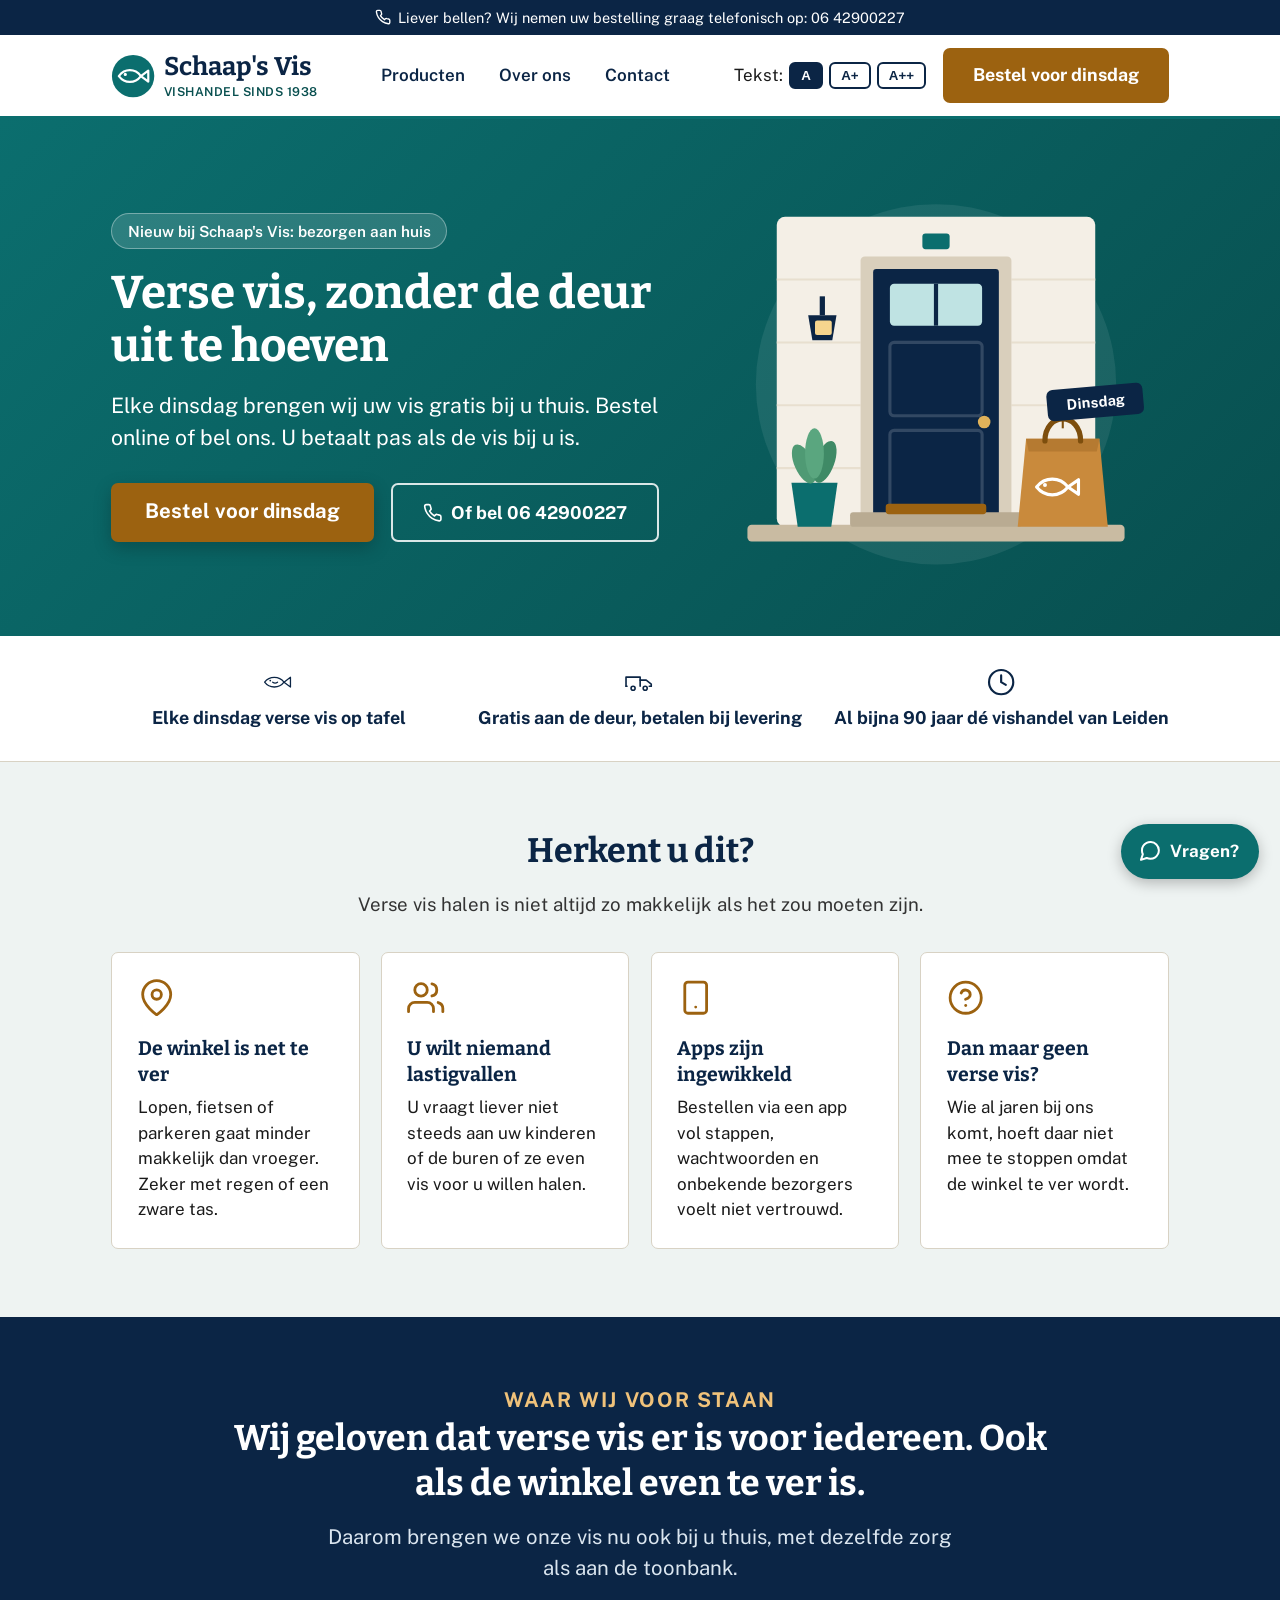
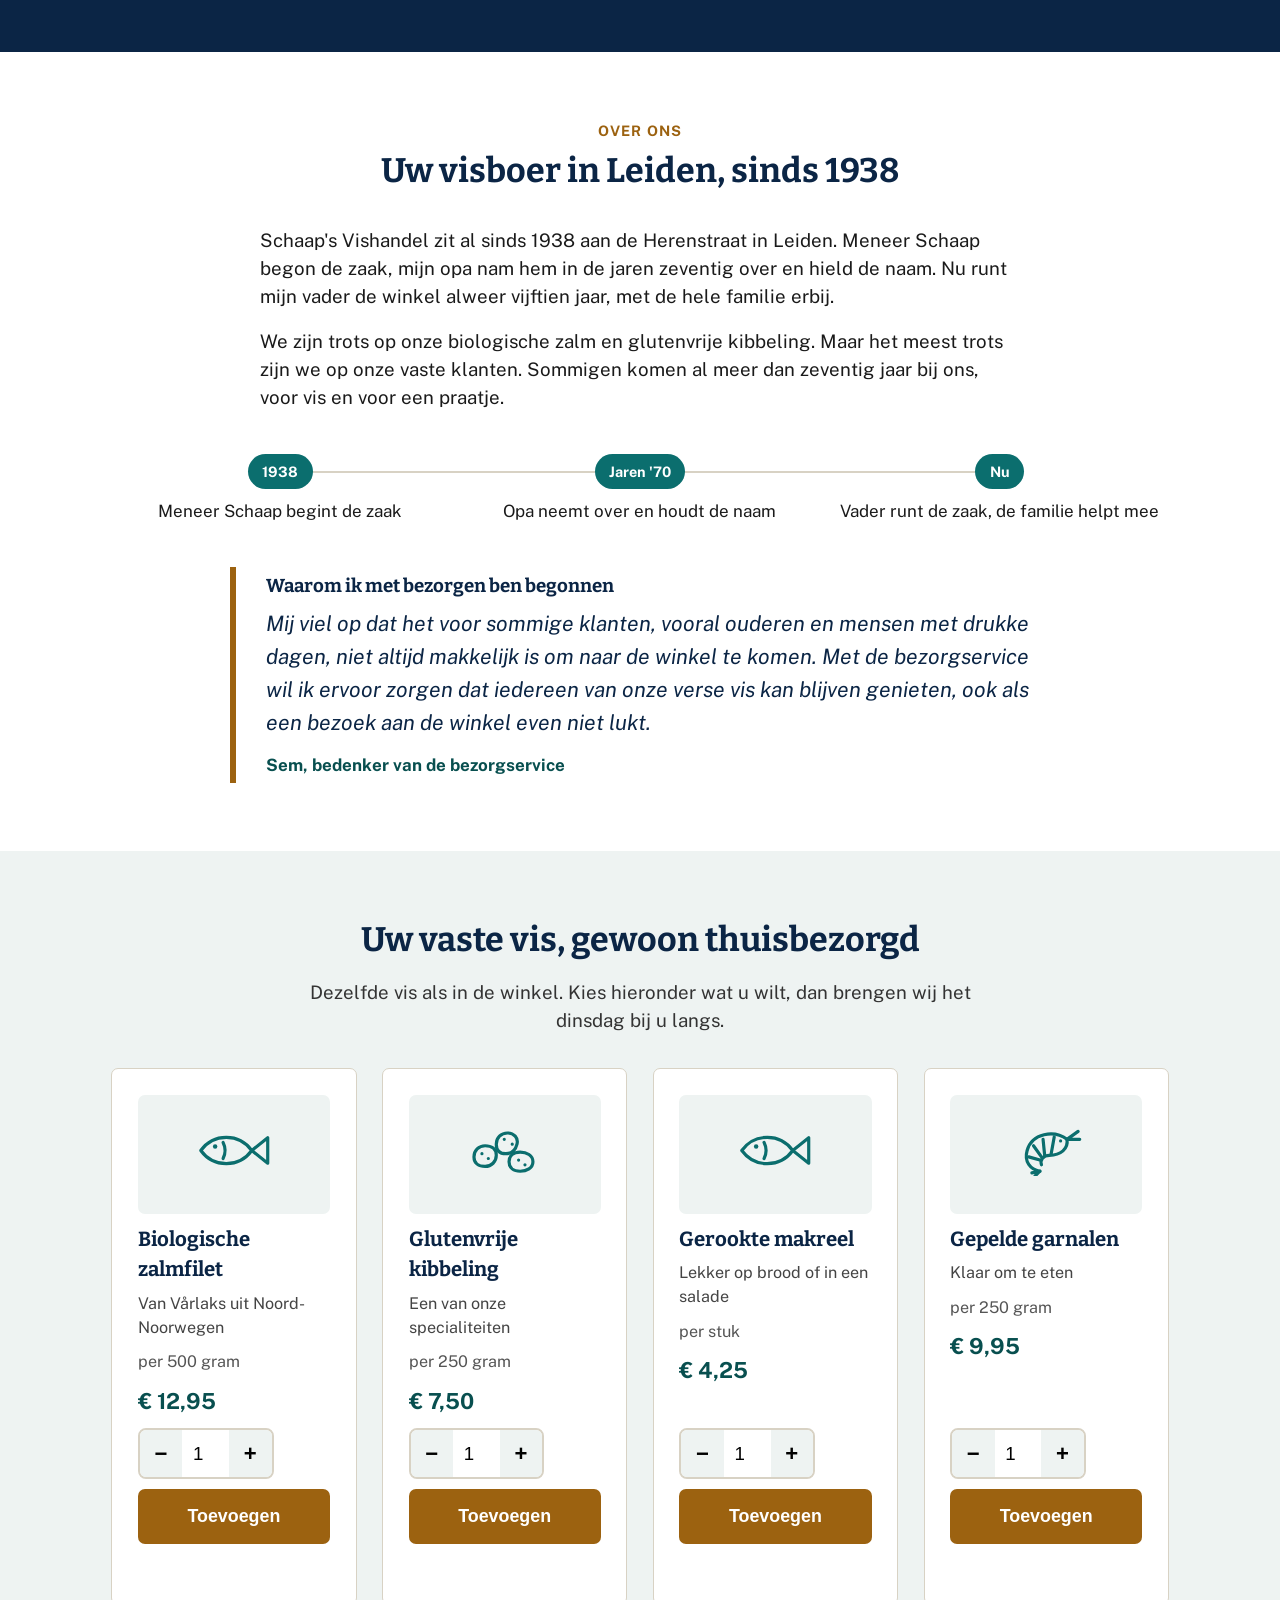
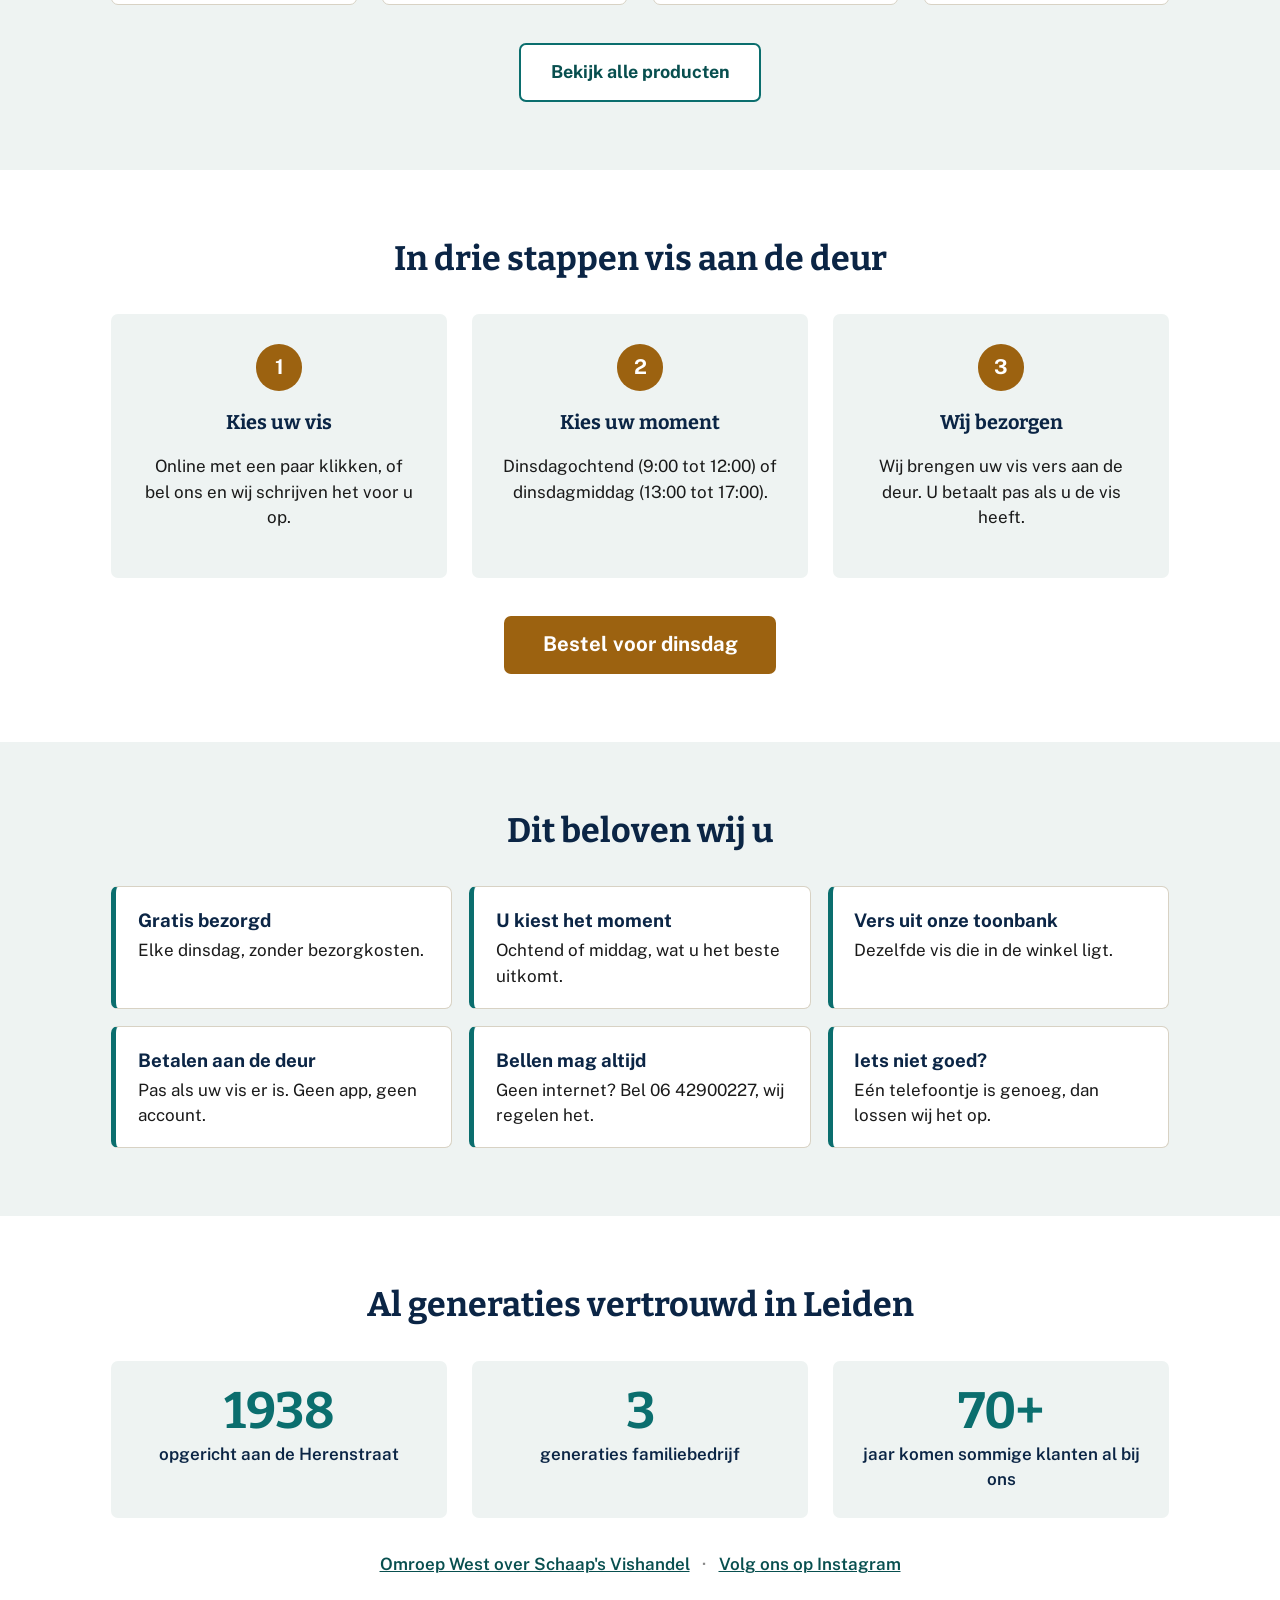
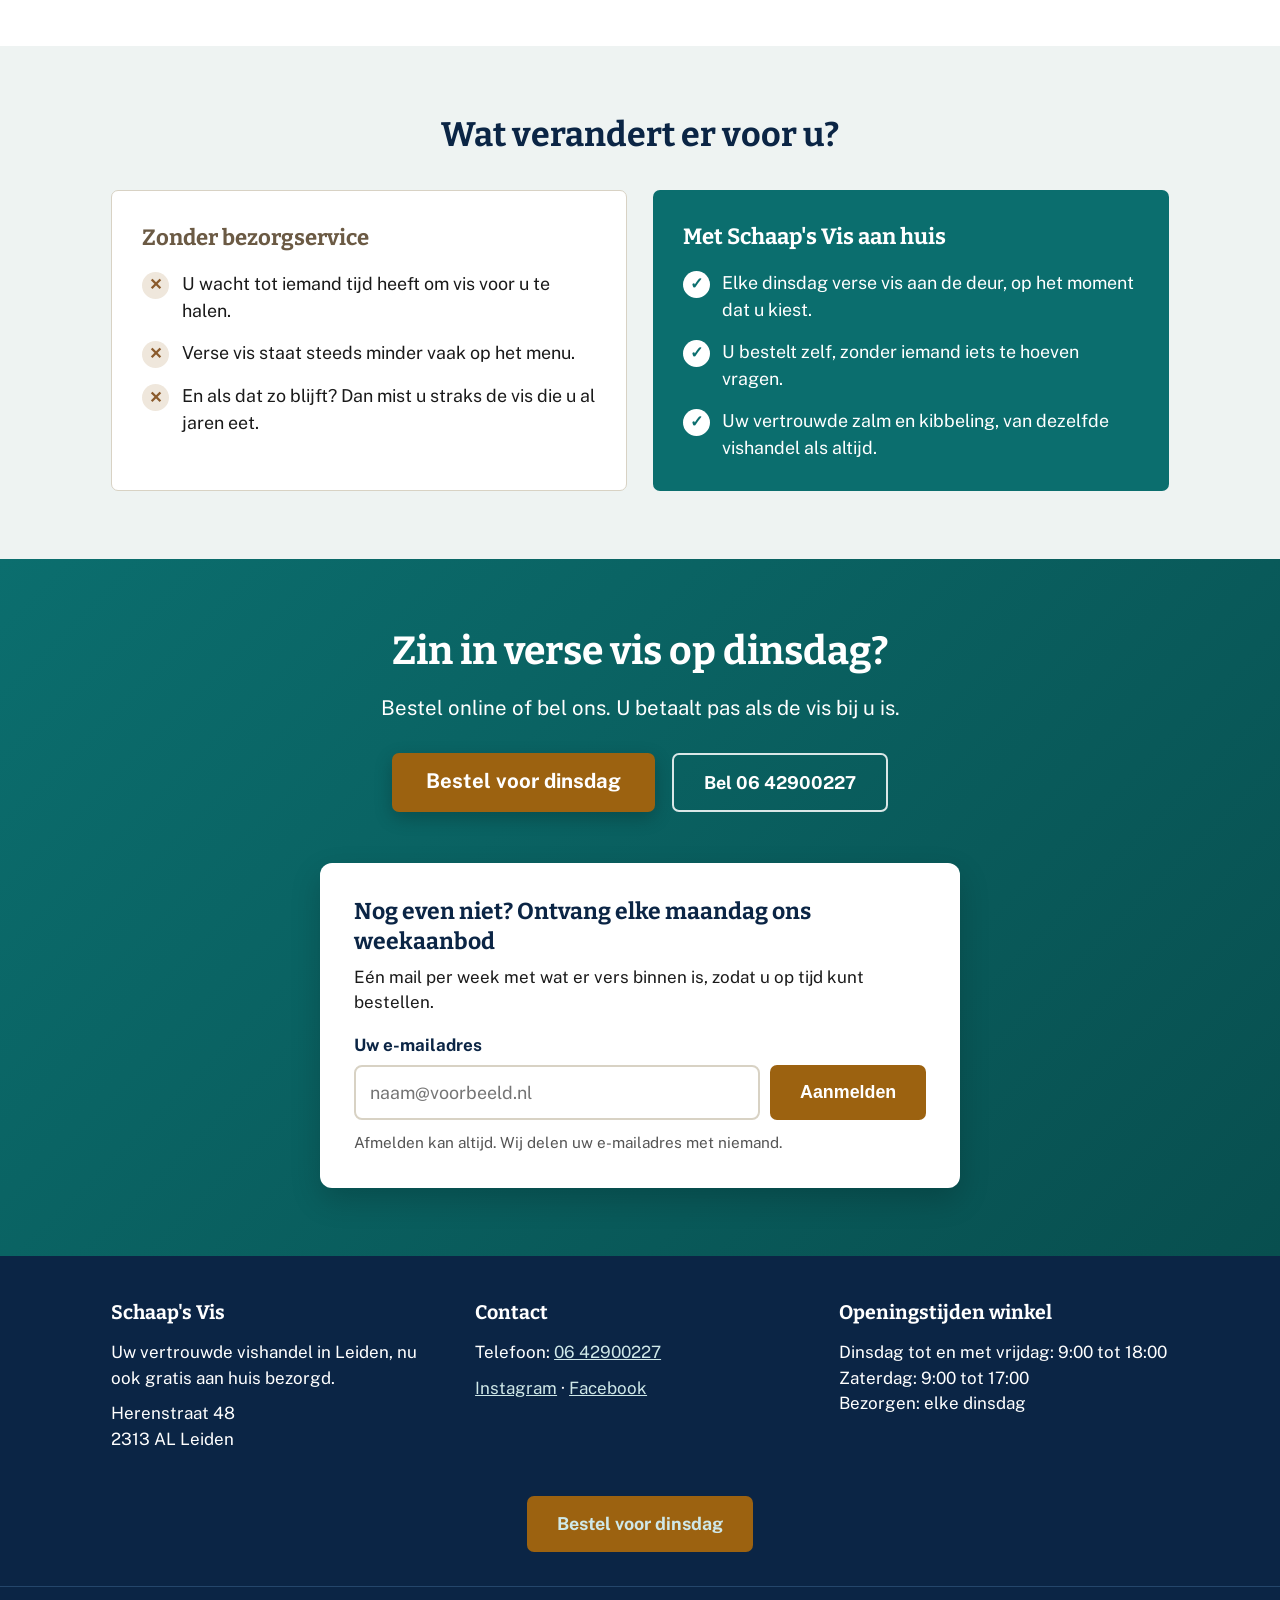
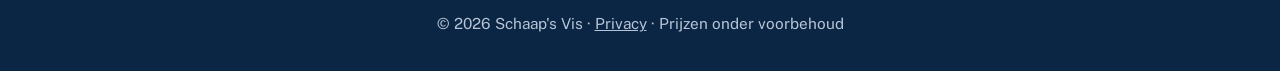
==== commit 5e5b051e: "Site werkt weer: pagina's gebruiken de bestanden in de hoofdmap De opmaak (style.css) en scripts sto" ====
--- a/index.html
+++ b/index.html
@@ -8,7 +8,7 @@
 <link rel="preconnect" href="https://fonts.googleapis.com">
 <link rel="preconnect" href="https://fonts.gstatic.com" crossorigin>
 <link href="https://fonts.googleapis.com/css2?family=Bitter:wght@700&family=Public+Sans:wght@400;600;700&display=swap" rel="stylesheet">
-<link rel="stylesheet" href="css/style.css">
+<link rel="stylesheet" href="style.css">
 </head>
 <body>
 
@@ -16,14 +16,14 @@
 
 <div class="top-balk">
   <div class="container">
-    <span><svg class="icoon-klein" viewBox="0 0 24 24" fill="none" stroke="currentColor" stroke-width="2" stroke-linecap="round" stroke-linejoin="round" aria-hidden="true" focusable="false"><path d="M22 16.9v3a2 2 0 0 1-2.2 2 19.8 19.8 0 0 1-8.6-3.1 19.5 19.5 0 0 1-6-6A19.8 19.8 0 0 1 2.1 4.2 2 2 0 0 1 4.1 2h3a2 2 0 0 1 2 1.7c.1 1 .4 1.9.7 2.8a2 2 0 0 1-.5 2.1L8.1 9.9a16 16 0 0 0 6 6l1.3-1.3a2 2 0 0 1 2.1-.4c.9.3 1.8.6 2.8.7a2 2 0 0 1 1.7 2z"/></svg> Liever bellen? Wij nemen uw bestelling graag telefonisch op: <a href="tel:+31642900227">06 42900227</a></span>
+    <span><svg class="icoon-klein" width="16" height="16" viewBox="0 0 24 24" fill="none" stroke="currentColor" stroke-width="2" stroke-linecap="round" stroke-linejoin="round" aria-hidden="true" focusable="false"><path d="M22 16.9v3a2 2 0 0 1-2.2 2 19.8 19.8 0 0 1-8.6-3.1 19.5 19.5 0 0 1-6-6A19.8 19.8 0 0 1 2.1 4.2 2 2 0 0 1 4.1 2h3a2 2 0 0 1 2 1.7c.1 1 .4 1.9.7 2.8a2 2 0 0 1-.5 2.1L8.1 9.9a16 16 0 0 0 6 6l1.3-1.3a2 2 0 0 1 2.1-.4c.9.3 1.8.6 2.8.7a2 2 0 0 1 1.7 2z"/></svg> Liever bellen? Wij nemen uw bestelling graag telefonisch op: <a href="tel:+31642900227">06 42900227</a></span>
   </div>
 </div>
 
 <header class="hoofd">
   <div class="container">
     <a href="index.html" class="logo" aria-label="Schaap's Vis, naar de homepage">
-      <svg class="logo-merk" viewBox="0 0 48 48" aria-hidden="true" focusable="false"><circle cx="24" cy="24" r="23" fill="#0b6e6e"/><path d="M8.5 24c6.5-8.5 17.5-8.5 24 0-6.5 8.5-17.5 8.5-24 0z" fill="none" stroke="#fff" stroke-width="2.4" stroke-linejoin="round"/><path d="M32.5 24l8-6v12l-8-6z" fill="none" stroke="#fff" stroke-width="2.4" stroke-linejoin="round"/><circle cx="15.5" cy="22.2" r="1.7" fill="#fff"/></svg>
+      <svg class="logo-merk" width="44" height="44" viewBox="0 0 48 48" aria-hidden="true" focusable="false"><circle cx="24" cy="24" r="23" fill="#0b6e6e"/><path d="M8.5 24c6.5-8.5 17.5-8.5 24 0-6.5 8.5-17.5 8.5-24 0z" fill="none" stroke="#fff" stroke-width="2.4" stroke-linejoin="round"/><path d="M32.5 24l8-6v12l-8-6z" fill="none" stroke="#fff" stroke-width="2.4" stroke-linejoin="round"/><circle cx="15.5" cy="22.2" r="1.7" fill="#fff"/></svg>
       <span class="logo-tekst">Schaap's Vis<small>vishandel sinds 1938</small></span>
     </a>
     <nav class="hoofdmenu" aria-label="Hoofdmenu">
@@ -58,14 +58,14 @@
       <div class="hero-knoppen">
         <a href="producten.html" class="knop knop-primair knop-hero">Bestel voor dinsdag</a>
         <a href="tel:+31642900227" class="knop knop-licht">
-          <svg class="knop-icoon" viewBox="0 0 24 24" fill="none" stroke="currentColor" stroke-width="2" stroke-linecap="round" stroke-linejoin="round" aria-hidden="true" focusable="false"><path d="M22 16.9v3a2 2 0 0 1-2.2 2 19.8 19.8 0 0 1-8.6-3.1 19.5 19.5 0 0 1-6-6A19.8 19.8 0 0 1 2.1 4.2 2 2 0 0 1 4.1 2h3a2 2 0 0 1 2 1.7c.1 1 .4 1.9.7 2.8a2 2 0 0 1-.5 2.1L8.1 9.9a16 16 0 0 0 6 6l1.3-1.3a2 2 0 0 1 2.1-.4c.9.3 1.8.6 2.8.7a2 2 0 0 1 1.7 2z"/></svg>
+          <svg class="knop-icoon" width="18" height="18" viewBox="0 0 24 24" fill="none" stroke="currentColor" stroke-width="2" stroke-linecap="round" stroke-linejoin="round" aria-hidden="true" focusable="false"><path d="M22 16.9v3a2 2 0 0 1-2.2 2 19.8 19.8 0 0 1-8.6-3.1 19.5 19.5 0 0 1-6-6A19.8 19.8 0 0 1 2.1 4.2 2 2 0 0 1 4.1 2h3a2 2 0 0 1 2 1.7c.1 1 .4 1.9.7 2.8a2 2 0 0 1-.5 2.1L8.1 9.9a16 16 0 0 0 6 6l1.3-1.3a2 2 0 0 1 2.1-.4c.9.3 1.8.6 2.8.7a2 2 0 0 1 1.7 2z"/></svg>
           Of bel 06 42900227
         </a>
       </div>
     </div>
     <div class="hero-beeld" data-foto-plek>
-      <img class="hero-foto" data-bronnen="img/hero.jpg,img/hero.png" alt="Verse vis van Schaap's Vis, klaar om bezorgd te worden">
-      <svg class="hero-illustratie" viewBox="0 0 420 380" role="img" aria-label="Tekening: een tas met verse vis staat bij de voordeur">
+      <img class="hero-foto" data-bronnen="foto-hero.jpg,foto-hero.jpeg,foto-hero.png" alt="Verse vis van Schaap's Vis, klaar om bezorgd te worden">
+      <svg class="hero-illustratie" width="420" height="380" viewBox="0 0 420 380" role="img" aria-label="Tekening: een tas met verse vis staat bij de voordeur">
         <circle cx="210" cy="196" r="172" fill="#ffffff" fill-opacity=".08"/>
         <rect x="58" y="36" width="304" height="296" rx="8" fill="#f4efe6"/>
         <g stroke="#e8dfcf" stroke-width="2">
@@ -113,15 +113,15 @@
   <div class="container">
     <div class="results-lijst">
       <div class="results-item">
-        <span class="results-icoon" aria-hidden="true"><svg viewBox="0 0 40 24" fill="none" stroke="currentColor" stroke-width="1.6" stroke-linecap="round" stroke-linejoin="round" focusable="false"><path d="M2 12c6-8 18-8 24 0-6 8-18 8-24 0z"/><path d="M26 12l8-6v12l-8-6z"/><circle cx="9" cy="10" r="1.1" fill="currentColor" stroke="none"/><path d="M12 12c2 1.5 4 1.5 6 0"/></svg></span>
+        <span class="results-icoon" aria-hidden="true"><svg width="40" height="24" viewBox="0 0 40 24" fill="none" stroke="currentColor" stroke-width="1.6" stroke-linecap="round" stroke-linejoin="round" focusable="false"><path d="M2 12c6-8 18-8 24 0-6 8-18 8-24 0z"/><path d="M26 12l8-6v12l-8-6z"/><circle cx="9" cy="10" r="1.1" fill="currentColor" stroke="none"/><path d="M12 12c2 1.5 4 1.5 6 0"/></svg></span>
         <span>Elke dinsdag verse vis op tafel</span>
       </div>
       <div class="results-item">
-        <span class="results-icoon" aria-hidden="true"><svg viewBox="0 0 32 24" fill="none" stroke="currentColor" stroke-width="1.6" stroke-linecap="round" stroke-linejoin="round" focusable="false"><path d="M2 16V7h14v9"/><path d="M16 10h6l5 4v2"/><path d="M2 16h1"/><path d="M25 16h2"/><circle cx="9" cy="18" r="2"/><circle cx="21" cy="18" r="2"/></svg></span>
+        <span class="results-icoon" aria-hidden="true"><svg width="32" height="24" viewBox="0 0 32 24" fill="none" stroke="currentColor" stroke-width="1.6" stroke-linecap="round" stroke-linejoin="round" focusable="false"><path d="M2 16V7h14v9"/><path d="M16 10h6l5 4v2"/><path d="M2 16h1"/><path d="M25 16h2"/><circle cx="9" cy="18" r="2"/><circle cx="21" cy="18" r="2"/></svg></span>
         <span>Gratis aan de deur, betalen bij levering</span>
       </div>
       <div class="results-item">
-        <span class="results-icoon" aria-hidden="true"><svg viewBox="0 0 24 24" fill="none" stroke="currentColor" stroke-width="1.6" stroke-linecap="round" stroke-linejoin="round" focusable="false"><circle cx="12" cy="12" r="9"/><path d="M12 7v5l3.5 2"/></svg></span>
+        <span class="results-icoon" aria-hidden="true"><svg width="24" height="24" viewBox="0 0 24 24" fill="none" stroke="currentColor" stroke-width="1.6" stroke-linecap="round" stroke-linejoin="round" focusable="false"><circle cx="12" cy="12" r="9"/><path d="M12 7v5l3.5 2"/></svg></span>
         <span>Al bijna 90 jaar dé vishandel van Leiden</span>
       </div>
     </div>
@@ -135,22 +135,22 @@
     <p class="sectie-intro">Verse vis halen is niet altijd zo makkelijk als het zou moeten zijn.</p>
     <div class="probleem-grid">
       <div class="probleem-kaart">
-        <svg class="kaart-icoon" viewBox="0 0 24 24" fill="none" stroke="currentColor" stroke-width="1.8" stroke-linecap="round" stroke-linejoin="round" aria-hidden="true" focusable="false"><path d="M21 10c0 7-9 13-9 13s-9-6-9-13a9 9 0 0 1 18 0z"/><circle cx="12" cy="10" r="3"/></svg>
+        <svg class="kaart-icoon" width="36" height="36" viewBox="0 0 24 24" fill="none" stroke="currentColor" stroke-width="1.8" stroke-linecap="round" stroke-linejoin="round" aria-hidden="true" focusable="false"><path d="M21 10c0 7-9 13-9 13s-9-6-9-13a9 9 0 0 1 18 0z"/><circle cx="12" cy="10" r="3"/></svg>
         <h3>De winkel is net te ver</h3>
         <p>Lopen, fietsen of parkeren gaat minder makkelijk dan vroeger. Zeker met regen of een zware tas.</p>
       </div>
       <div class="probleem-kaart">
-        <svg class="kaart-icoon" viewBox="0 0 24 24" fill="none" stroke="currentColor" stroke-width="1.8" stroke-linecap="round" stroke-linejoin="round" aria-hidden="true" focusable="false"><path d="M17 21v-2a4 4 0 0 0-4-4H5a4 4 0 0 0-4 4v2"/><circle cx="9" cy="7" r="4"/><path d="M23 21v-2a4 4 0 0 0-3-3.9"/><path d="M16 3.1a4 4 0 0 1 0 7.8"/></svg>
+        <svg class="kaart-icoon" width="36" height="36" viewBox="0 0 24 24" fill="none" stroke="currentColor" stroke-width="1.8" stroke-linecap="round" stroke-linejoin="round" aria-hidden="true" focusable="false"><path d="M17 21v-2a4 4 0 0 0-4-4H5a4 4 0 0 0-4 4v2"/><circle cx="9" cy="7" r="4"/><path d="M23 21v-2a4 4 0 0 0-3-3.9"/><path d="M16 3.1a4 4 0 0 1 0 7.8"/></svg>
         <h3>U wilt niemand lastigvallen</h3>
         <p>U vraagt liever niet steeds aan uw kinderen of de buren of ze even vis voor u willen halen.</p>
       </div>
       <div class="probleem-kaart">
-        <svg class="kaart-icoon" viewBox="0 0 24 24" fill="none" stroke="currentColor" stroke-width="1.8" stroke-linecap="round" stroke-linejoin="round" aria-hidden="true" focusable="false"><rect x="5" y="2" width="14" height="20" rx="2"/><path d="M12 18h.01"/></svg>
+        <svg class="kaart-icoon" width="36" height="36" viewBox="0 0 24 24" fill="none" stroke="currentColor" stroke-width="1.8" stroke-linecap="round" stroke-linejoin="round" aria-hidden="true" focusable="false"><rect x="5" y="2" width="14" height="20" rx="2"/><path d="M12 18h.01"/></svg>
         <h3>Apps zijn ingewikkeld</h3>
         <p>Bestellen via een app vol stappen, wachtwoorden en onbekende bezorgers voelt niet vertrouwd.</p>
       </div>
       <div class="probleem-kaart">
-        <svg class="kaart-icoon" viewBox="0 0 24 24" fill="none" stroke="currentColor" stroke-width="1.8" stroke-linecap="round" stroke-linejoin="round" aria-hidden="true" focusable="false"><circle cx="12" cy="12" r="10"/><path d="M9.1 9a3 3 0 0 1 5.8 1c0 2-3 3-3 3"/><path d="M12 17h.01"/></svg>
+        <svg class="kaart-icoon" width="36" height="36" viewBox="0 0 24 24" fill="none" stroke="currentColor" stroke-width="1.8" stroke-linecap="round" stroke-linejoin="round" aria-hidden="true" focusable="false"><circle cx="12" cy="12" r="10"/><path d="M9.1 9a3 3 0 0 1 5.8 1c0 2-3 3-3 3"/><path d="M12 17h.01"/></svg>
         <h3>Dan maar geen verse vis?</h3>
         <p>Wie al jaren bij ons komt, hoeft daar niet mee te stoppen omdat de winkel te ver wordt.</p>
       </div>
@@ -173,7 +173,7 @@
     <p class="sectie-kicker">Over ons</p>
     <h2>Uw visboer in Leiden, sinds 1938</h2>
     <div class="over-ons-layout" data-foto-plek>
-      <img class="over-ons-foto" data-bronnen="img/team-foto.jpg,img/team-foto.png,img/team-foto.jpeg" alt="De familie achter Schaap's Vis in de winkel">
+      <img class="over-ons-foto" data-bronnen="foto-team.jpg,foto-team.jpeg,foto-team.png" alt="De familie achter Schaap's Vis in de winkel">
       <div class="over-ons-tekst">
         <p>Schaap's Vishandel zit al sinds 1938 aan de Herenstraat in Leiden. Meneer Schaap begon de zaak, mijn opa nam hem in de jaren zeventig over en hield de naam. Nu runt mijn vader de winkel alweer vijftien jaar, met de hele familie erbij.</p>
         <p>We zijn trots op onze biologische zalm en glutenvrije kibbeling. Maar het meest trots zijn we op onze vaste klanten. Sommigen komen al meer dan zeventig jaar bij ons, voor vis en voor een praatje.</p>
@@ -358,11 +358,11 @@
   <p class="copyright">&copy; 2026 Schaap's Vis · <a href="privacy.html">Privacy</a> · Prijzen onder voorbehoud</p>
 </footer>
 
-<script src="js/instellingen.js"></script>
-<script src="js/products.js"></script>
-<script src="js/cart.js"></script>
-<script src="js/site.js"></script>
-<script src="js/faq-chat.js"></script>
+<script src="instellingen.js"></script>
+<script src="products.js"></script>
+<script src="cart.js"></script>
+<script src="site.js"></script>
+<script src="faq-chat.js"></script>
 <script>window.va = window.va || function () { (window.vaq = window.vaq || []).push(arguments); };</script>
 <script defer src="/_vercel/insights/script.js"></script>
 </body>
--- a/style.css
+++ b/style.css
@@ -0,0 +1,2105 @@
+/* Schaap's Vis - Bezorgservice
+   Ontworpen voor een oudere doelgroep: grote letters, veel contrast,
+   grote knoppen, weinig afleiding. */
+
+:root {
+  --kleur-donker: #0b2545;
+  --kleur-zee: #0b6e6e;
+  --kleur-zee-donker: #084f4f;
+  --kleur-accent: #9c6210;
+  --kleur-accent-donker: #7d4e0d;
+  --kleur-tegel: #eef3f2;
+  --kleur-wit: #ffffff;
+  --kleur-tekst: #1a1a1a;
+  --kleur-rand: #d8d2c4;
+  --radius: 7px;
+  --font-basis: 17px;
+  --font-koppen: "Bitter", Georgia, "Times New Roman", serif;
+  --font-tekst: "Public Sans", Arial, Helvetica, sans-serif;
+}
+
+* {
+  box-sizing: border-box;
+}
+
+html {
+  font-size: var(--font-basis);
+}
+
+html[data-tekstgrootte="groot"] {
+  font-size: 20px;
+}
+
+html {
+  scroll-behavior: smooth;
+  scroll-padding-top: 6rem;
+}
+
+html[data-tekstgrootte="extra-groot"] {
+  font-size: 23px;
+}
+
+body {
+  margin: 0;
+  font-family: var(--font-tekst);
+  font-weight: 400;
+  color: var(--kleur-tekst);
+  background: var(--kleur-tegel);
+  line-height: 1.5;
+}
+
+h1,
+h2,
+h3 {
+  font-family: var(--font-koppen);
+  font-weight: 700;
+}
+
+a {
+  color: var(--kleur-zee-donker);
+}
+
+img {
+  max-width: 100%;
+}
+
+.container {
+  max-width: 1100px;
+  margin: 0 auto;
+  padding: 0 1.25rem;
+}
+
+/* ---------- Header ---------- */
+
+.top-balk {
+  background: var(--kleur-donker);
+  color: var(--kleur-wit);
+  font-size: 0.85rem;
+  padding: 0.4rem 0;
+}
+
+.top-balk .container {
+  display: flex;
+  flex-wrap: wrap;
+  gap: 0.5rem 1.5rem;
+  justify-content: center;
+}
+
+.top-balk a {
+  color: var(--kleur-wit);
+  text-decoration: none;
+}
+
+.top-balk a:hover {
+  text-decoration: underline;
+}
+
+header.hoofd {
+  background: var(--kleur-wit);
+  border-bottom: 3px solid var(--kleur-zee);
+  position: sticky;
+  top: 0;
+  z-index: 50;
+}
+
+.hoofd .container {
+  display: flex;
+  align-items: center;
+  justify-content: space-between;
+  flex-wrap: wrap;
+  gap: 0.75rem;
+  padding-top: 0.75rem;
+  padding-bottom: 0.75rem;
+}
+
+.logo {
+  display: flex;
+  align-items: center;
+  gap: 0.5rem;
+  font-size: 1.5rem;
+  font-weight: 700;
+  color: var(--kleur-donker);
+  text-decoration: none;
+}
+
+.logo-merk {
+  width: 2.6rem;
+  height: 2.6rem;
+  flex-shrink: 0;
+}
+
+.logo-tekst {
+  display: flex;
+  flex-direction: column;
+  line-height: 1.1;
+  font-family: var(--font-koppen);
+}
+
+.logo-tekst small {
+  font-family: var(--font-tekst);
+  font-size: 0.72rem;
+  font-weight: 600;
+  letter-spacing: 0.04em;
+  text-transform: uppercase;
+  color: var(--kleur-zee-donker);
+  margin-top: 0.2rem;
+}
+
+.header-acties {
+  display: flex;
+  align-items: center;
+  gap: 1rem;
+}
+
+.knop-header {
+  min-height: 0;
+  padding: 0.7rem 1.2rem;
+  font-size: 1rem;
+  white-space: nowrap;
+}
+
+.winkelwagen-item {
+  display: none;
+}
+
+html.wagen-gevuld .winkelwagen-item {
+  display: list-item;
+}
+
+nav.hoofdmenu ul {
+  list-style: none;
+  display: flex;
+  flex-wrap: wrap;
+  gap: 0.25rem 1.5rem;
+  margin: 0;
+  padding: 0;
+  align-items: center;
+}
+
+nav.hoofdmenu a {
+  text-decoration: none;
+  font-weight: 600;
+  color: var(--kleur-donker);
+  padding: 0.5rem 0.25rem;
+  display: inline-block;
+}
+
+nav.hoofdmenu a:hover,
+nav.hoofdmenu a.actief {
+  color: var(--kleur-zee-donker);
+  border-bottom: 3px solid var(--kleur-accent);
+}
+
+.winkelwagen-link {
+  background: var(--kleur-zee);
+  color: var(--kleur-wit) !important;
+  border-radius: 999px;
+  padding: 0.6rem 1.1rem !important;
+  border-bottom: none !important;
+}
+
+.winkelwagen-link:hover {
+  background: var(--kleur-zee-donker);
+  border-bottom: none !important;
+}
+
+#cart-badge {
+  background: var(--kleur-accent);
+  color: var(--kleur-wit);
+  border-radius: 999px;
+  padding: 0.05rem 0.55rem;
+  font-size: 0.85rem;
+  margin-left: 0.3rem;
+}
+
+.tekstgrootte-knoppen {
+  display: flex;
+  gap: 0.35rem;
+  align-items: center;
+}
+
+.tekstgrootte-knoppen button {
+  background: var(--kleur-wit);
+  border: 2px solid var(--kleur-donker);
+  color: var(--kleur-donker);
+  border-radius: 6px;
+  cursor: pointer;
+  font-weight: 700;
+  padding: 0.25rem 0.6rem;
+}
+
+.tekstgrootte-knoppen button:hover,
+.tekstgrootte-knoppen button.actief {
+  background: var(--kleur-donker);
+  color: var(--kleur-wit);
+}
+
+/* ---------- Knoppen ---------- */
+
+.knop {
+  display: inline-block;
+  font-size: 1.05rem;
+  font-weight: 700;
+  padding: 0.9rem 1.75rem;
+  border-radius: var(--radius);
+  text-decoration: none;
+  cursor: pointer;
+  border: none;
+  min-height: 3.25rem;
+  line-height: 1.4rem;
+}
+
+.knop-primair {
+  background: var(--kleur-accent);
+  color: var(--kleur-wit);
+}
+
+.knop-primair:hover {
+  background: var(--kleur-accent-donker);
+}
+
+.knop-secundair {
+  background: var(--kleur-wit);
+  color: var(--kleur-zee-donker);
+  border: 2px solid var(--kleur-zee);
+}
+
+.knop-secundair:hover {
+  background: #eef7f7;
+}
+
+.knop-groot {
+  font-size: 1.25rem;
+  padding: 1.1rem 2.25rem;
+  width: 100%;
+}
+
+.knop:disabled {
+  opacity: 0.5;
+  cursor: not-allowed;
+}
+
+/* ---------- Hero ---------- */
+
+.hero {
+  background: linear-gradient(135deg, var(--kleur-zee), var(--kleur-zee-donker));
+  color: var(--kleur-wit);
+  padding: 3.5rem 0;
+}
+
+.hero .container {
+  display: grid;
+  grid-template-columns: 1.2fr 1fr;
+  gap: 2rem;
+  align-items: center;
+}
+
+.hero h1 {
+  font-size: 2.7rem;
+  margin: 0 0 1rem;
+  line-height: 1.15;
+}
+
+.hero-label {
+  display: inline-block;
+  background: rgba(255, 255, 255, 0.14);
+  border: 1px solid rgba(255, 255, 255, 0.35);
+  border-radius: 999px;
+  padding: 0.3rem 0.9rem;
+  font-size: 0.9rem;
+  font-weight: 600;
+  margin: 0 0 1.1rem;
+}
+
+.hero-sub {
+  font-size: 1.25rem;
+  margin: 0 0 1.75rem;
+  max-width: 34rem;
+}
+
+.knop-hero {
+  font-size: 1.2rem;
+  padding: 1rem 2rem;
+  box-shadow: 0 6px 18px rgba(0, 0, 0, 0.22);
+}
+
+.knop-licht {
+  background: transparent;
+  color: var(--kleur-wit);
+  border: 2px solid rgba(255, 255, 255, 0.85);
+  display: inline-flex;
+  align-items: center;
+  gap: 0.5rem;
+}
+
+.knop-licht:hover {
+  background: rgba(255, 255, 255, 0.12);
+}
+
+.knop-icoon {
+  width: 1.15rem;
+  height: 1.15rem;
+}
+
+.icoon-klein {
+  width: 0.95rem;
+  height: 0.95rem;
+  vertical-align: -0.12rem;
+  margin-right: 0.2rem;
+}
+
+.hero-beeld {
+  display: flex;
+  justify-content: center;
+}
+
+.hero-illustratie {
+  display: block;
+  width: 100%;
+  max-width: 440px;
+  height: auto;
+}
+
+.hero-beeld.met-foto .hero-illustratie {
+  display: none;
+}
+
+img[data-bronnen]:not([src]) {
+  display: none;
+}
+
+.hero-foto {
+  display: none;
+  width: 100%;
+  max-width: 480px;
+  aspect-ratio: 5 / 4;
+  object-fit: cover;
+  border-radius: 14px;
+  box-shadow: 0 16px 40px rgba(0, 0, 0, 0.3);
+}
+
+.hero-beeld.met-foto .hero-foto {
+  display: block;
+}
+
+.hero-knoppen {
+  display: flex;
+  gap: 1rem;
+  flex-wrap: wrap;
+}
+
+@media (max-width: 800px) {
+  .hero .container {
+    grid-template-columns: 1fr;
+    text-align: center;
+  }
+  .hero h1 {
+    font-size: 2.1rem;
+  }
+  .hero-sub {
+    margin-left: auto;
+    margin-right: auto;
+  }
+  .hero-knoppen {
+    justify-content: center;
+  }
+  .hero-illustratie {
+    max-width: 300px;
+  }
+}
+
+/* ---------- Secties ---------- */
+
+section {
+  padding: 4rem 0;
+}
+
+section h2 {
+  font-size: 2rem;
+  line-height: 1.25;
+  color: var(--kleur-donker);
+  text-align: center;
+  margin: 0 0 1rem;
+}
+
+section h2 + .stappen,
+section h2 + .belofte-grid,
+section h2 + .cijfers,
+section h2 + .voor-na {
+  margin-top: 2rem;
+}
+
+.stappen {
+  display: grid;
+  grid-template-columns: repeat(3, 1fr);
+  gap: 1.5rem;
+}
+
+.stap {
+  background: var(--kleur-wit);
+  border: 1px solid var(--kleur-rand);
+  border-radius: var(--radius);
+  padding: 1.75rem;
+  text-align: center;
+}
+
+.stap .stap-nummer {
+  display: inline-flex;
+  align-items: center;
+  justify-content: center;
+  width: 2.75rem;
+  height: 2.75rem;
+  border-radius: 50%;
+  background: var(--kleur-accent);
+  color: var(--kleur-wit);
+  font-weight: 700;
+  font-size: 1.2rem;
+  margin-bottom: 0.75rem;
+}
+
+.stap h3 {
+  margin: 0.25rem 0 0.5rem;
+  color: var(--kleur-donker);
+}
+
+@media (max-width: 800px) {
+  .stappen {
+    grid-template-columns: 1fr;
+  }
+}
+
+.uitleg-blok {
+  background: var(--kleur-wit);
+  border: 1px solid var(--kleur-rand);
+  border-radius: var(--radius);
+  padding: 2rem;
+  max-width: 800px;
+  margin: 0 auto;
+}
+
+.gebied-strook {
+  background: var(--kleur-donker);
+  color: var(--kleur-wit);
+  text-align: center;
+  padding: 2.5rem 0;
+}
+
+.gebied-strook h2 {
+  color: var(--kleur-wit);
+}
+
+/* ---------- Producten ---------- */
+
+.producten-intro {
+  text-align: center;
+  max-width: 700px;
+  margin: 0 auto 2.5rem;
+}
+
+.producten-grid {
+  display: grid;
+  grid-template-columns: repeat(auto-fit, minmax(240px, 1fr));
+  gap: 1.5rem;
+}
+
+.product-kaart {
+  background: var(--kleur-wit);
+  border: 1px solid var(--kleur-rand);
+  border-radius: var(--radius);
+  padding: 1.5rem;
+  display: flex;
+  flex-direction: column;
+  gap: 0.6rem;
+}
+
+.product-plaatje {
+  display: flex;
+  align-items: center;
+  justify-content: center;
+  height: 7rem;
+  border-radius: var(--radius);
+  background: var(--kleur-tegel);
+  color: var(--kleur-zee);
+  overflow: hidden;
+}
+
+.product-icoon svg {
+  width: 4.5rem;
+  height: 3rem;
+}
+
+.product-plaatje.met-foto {
+  height: 10rem;
+  background: none;
+}
+
+.product-foto {
+  width: 100%;
+  height: 100%;
+  object-fit: cover;
+}
+
+.product-omschrijving {
+  margin: -0.2rem 0 0;
+  color: #444;
+  font-size: 0.95rem;
+}
+
+.product-kaart h3 {
+  margin: 0;
+  color: var(--kleur-donker);
+  font-size: 1.2rem;
+}
+
+.product-eenheid {
+  color: #555;
+  font-size: 0.95rem;
+}
+
+.product-prijs {
+  font-size: 1.3rem;
+  font-weight: 700;
+  color: var(--kleur-zee-donker);
+}
+
+.product-acties {
+  margin-top: auto;
+  display: flex;
+  flex-wrap: wrap;
+  align-items: center;
+  gap: 0.6rem;
+}
+
+.product-acties .aantal-kiezer {
+  flex-shrink: 0;
+}
+
+.product-acties .toevoegen-knop {
+  flex: 1 1 8rem;
+  padding-left: 1rem;
+  padding-right: 1rem;
+}
+
+.aantal-kiezer {
+  display: flex;
+  align-items: center;
+  border: 2px solid var(--kleur-rand);
+  border-radius: 8px;
+  overflow: hidden;
+}
+
+.aantal-kiezer button {
+  background: var(--kleur-tegel);
+  border: none;
+  font-size: 1.3rem;
+  width: 2.5rem;
+  height: 2.75rem;
+  cursor: pointer;
+  font-weight: 700;
+}
+
+.aantal-kiezer input {
+  width: 2.75rem;
+  text-align: center;
+  border: none;
+  font-size: 1.1rem;
+  height: 2.75rem;
+  -moz-appearance: textfield;
+}
+
+.toegevoegd-melding {
+  color: var(--kleur-zee-donker);
+  font-weight: 700;
+  font-size: 0.95rem;
+  min-height: 1.4rem;
+}
+
+/* ---------- Winkelwagen ---------- */
+
+.winkelwagen-tabel {
+  width: 100%;
+  border-collapse: collapse;
+  background: var(--kleur-wit);
+  border: 1px solid var(--kleur-rand);
+  border-radius: var(--radius);
+  overflow: hidden;
+}
+
+.winkelwagen-tabel th,
+.winkelwagen-tabel td {
+  padding: 1rem;
+  text-align: left;
+  border-bottom: 1px solid var(--kleur-rand);
+  vertical-align: middle;
+}
+
+.winkelwagen-tabel th {
+  background: var(--kleur-tegel);
+}
+
+.verwijder-knop {
+  background: none;
+  border: 2px solid var(--kleur-accent);
+  color: var(--kleur-accent-donker);
+  border-radius: 6px;
+  padding: 0.4rem 0.75rem;
+  cursor: pointer;
+  font-weight: 700;
+}
+
+.verwijder-knop:hover {
+  background: var(--kleur-accent);
+  color: var(--kleur-wit);
+}
+
+.winkelwagen-totaal {
+  display: flex;
+  justify-content: flex-end;
+  gap: 1rem;
+  align-items: center;
+  padding: 1.5rem 0;
+  font-size: 1.4rem;
+  font-weight: 700;
+  color: var(--kleur-donker);
+}
+
+.winkelwagen-leeg {
+  text-align: center;
+  padding: 3rem 1rem;
+  background: var(--kleur-wit);
+  border: 1px solid var(--kleur-rand);
+  border-radius: var(--radius);
+}
+
+.winkelwagen-acties {
+  display: flex;
+  justify-content: space-between;
+  flex-wrap: wrap;
+  gap: 1rem;
+  margin-top: 1.5rem;
+}
+
+/* ---------- Formulier ---------- */
+
+.bestel-layout {
+  display: grid;
+  grid-template-columns: 1.4fr 1fr;
+  gap: 2rem;
+  align-items: start;
+}
+
+@media (max-width: 850px) {
+  .bestel-layout {
+    grid-template-columns: 1fr;
+  }
+}
+
+.formulier-blok {
+  background: var(--kleur-wit);
+  border: 1px solid var(--kleur-rand);
+  border-radius: var(--radius);
+  padding: 1.75rem;
+}
+
+.formulier-blok label {
+  display: block;
+  font-weight: 700;
+  margin: 1.1rem 0 0.4rem;
+  color: var(--kleur-donker);
+}
+
+.formulier-blok label:first-of-type {
+  margin-top: 0;
+}
+
+.formulier-blok input,
+.formulier-blok select,
+.formulier-blok textarea {
+  width: 100%;
+  padding: 0.75rem;
+  font-size: 1.05rem;
+  border: 2px solid var(--kleur-rand);
+  border-radius: 8px;
+  font-family: inherit;
+}
+
+.formulier-blok input:focus,
+.formulier-blok select:focus,
+.formulier-blok textarea:focus {
+  outline: 3px solid var(--kleur-zee);
+  border-color: var(--kleur-zee);
+}
+
+.formulier-rij {
+  display: grid;
+  grid-template-columns: 1fr 1fr;
+  gap: 1rem;
+}
+
+@media (max-width: 500px) {
+  .formulier-rij {
+    grid-template-columns: 1fr;
+  }
+}
+
+.bezorgmoment-keuze {
+  border: none;
+  padding: 0;
+  margin: 1.1rem 0 0;
+}
+
+.bezorgmoment-keuze legend {
+  font-weight: 700;
+  color: var(--kleur-donker);
+  padding: 0;
+  margin-bottom: 0.5rem;
+  font-size: 1.05rem;
+}
+
+.bezorgmoment-opties {
+  display: flex;
+  flex-direction: column;
+  gap: 0.75rem;
+}
+
+.bezorgmoment-optie {
+  display: flex;
+  align-items: center;
+  gap: 0.9rem;
+  border: 2px solid var(--kleur-rand);
+  border-radius: var(--radius);
+  padding: 1rem 1.25rem;
+  font-size: 1.05rem;
+  cursor: pointer;
+  background: var(--kleur-wit);
+}
+
+.bezorgmoment-optie input {
+  width: 1.5rem;
+  height: 1.5rem;
+  padding: 0;
+  margin: 0;
+  flex-shrink: 0;
+  accent-color: var(--kleur-zee);
+}
+
+.bezorgmoment-optie:has(input:checked) {
+  border-color: var(--kleur-zee);
+  background: #eef7f7;
+}
+
+.bezorgmoment-optie:has(input:focus-visible) {
+  outline: 3px solid var(--kleur-zee);
+  outline-offset: 2px;
+}
+
+.overzicht-blok {
+  background: var(--kleur-wit);
+  border: 1px solid var(--kleur-rand);
+  border-radius: var(--radius);
+  padding: 1.75rem;
+  position: sticky;
+  top: 6rem;
+}
+
+.overzicht-blok h2 {
+  text-align: left;
+  font-size: 1.3rem;
+  margin-top: 0;
+}
+
+.overzicht-regel {
+  display: flex;
+  justify-content: space-between;
+  padding: 0.5rem 0;
+  border-bottom: 1px solid var(--kleur-rand);
+}
+
+.overzicht-totaal {
+  display: flex;
+  justify-content: space-between;
+  font-size: 1.3rem;
+  font-weight: 700;
+  padding-top: 1rem;
+  color: var(--kleur-donker);
+}
+
+.let-op {
+  background: #fff4e8;
+  border: 2px solid var(--kleur-accent);
+  border-radius: var(--radius);
+  padding: 1rem 1.25rem;
+  margin-top: 1.25rem;
+  font-size: 0.95rem;
+}
+
+/* ---------- Bedankt ---------- */
+
+.bedankt-blok {
+  background: var(--kleur-wit);
+  border: 1px solid var(--kleur-rand);
+  border-radius: var(--radius);
+  padding: 3rem 2rem;
+  text-align: center;
+  max-width: 700px;
+  margin: 0 auto;
+}
+
+.bedankt-icoon {
+  font-size: 4.5rem;
+}
+
+/* ---------- Contact ---------- */
+
+.contact-grid {
+  display: grid;
+  grid-template-columns: 1fr 1fr;
+  gap: 2rem;
+}
+
+@media (max-width: 800px) {
+  .contact-grid {
+    grid-template-columns: 1fr;
+  }
+}
+
+.contact-kaart {
+  background: var(--kleur-wit);
+  border: 1px solid var(--kleur-rand);
+  border-radius: var(--radius);
+  padding: 1.75rem;
+}
+
+.contact-kaart h3 {
+  margin-top: 0;
+  color: var(--kleur-donker);
+}
+
+.contact-regel {
+  display: flex;
+  gap: 0.6rem;
+  margin: 0.5rem 0;
+  font-size: 1.05rem;
+}
+
+/* ---------- Footer ---------- */
+
+footer.hoofd-footer {
+  background: var(--kleur-donker);
+  color: var(--kleur-wit);
+  margin-top: 0;
+  padding: 2.5rem 0 1.5rem;
+}
+
+footer.hoofd-footer .footer-grid {
+  display: grid;
+  grid-template-columns: repeat(3, 1fr);
+  gap: 2rem;
+}
+
+footer.hoofd-footer h4 {
+  margin-top: 0;
+}
+
+footer.hoofd-footer a {
+  color: #cfe8e8;
+}
+
+footer.hoofd-footer .copyright {
+  text-align: center;
+  margin-top: 2rem;
+  padding-top: 1.5rem;
+  border-top: 1px solid #24466b;
+  font-size: 0.9rem;
+  color: #b7c6d6;
+}
+
+@media (max-width: 800px) {
+  footer.hoofd-footer .footer-grid {
+    grid-template-columns: 1fr;
+  }
+}
+
+/* ---------- Video uitleg ---------- */
+
+.sectie-intro {
+  text-align: center;
+  max-width: 700px;
+  margin: 0 auto 2rem;
+}
+
+.placeholder-tekst {
+  color: var(--kleur-accent-donker);
+  font-style: italic;
+}
+
+.video-omslag {
+  position: relative;
+  max-width: 800px;
+  margin: 0 auto;
+  aspect-ratio: 16 / 9;
+  background: var(--kleur-wit);
+  border: 1px solid var(--kleur-rand);
+  border-radius: var(--radius);
+  overflow: hidden;
+  display: flex;
+  align-items: center;
+  justify-content: center;
+  text-align: center;
+  padding: 1.5rem;
+}
+
+.video-omslag iframe {
+  position: absolute;
+  inset: 0;
+  width: 100%;
+  height: 100%;
+  border: 0;
+  border-radius: var(--radius);
+}
+
+/* ---------- Over ons ---------- */
+
+.over-ons {
+  background: var(--kleur-wit);
+}
+
+.over-ons-layout {
+  display: grid;
+  grid-template-columns: 1fr;
+  gap: 2rem;
+  align-items: center;
+  max-width: 760px;
+  margin: 2rem auto 0;
+}
+
+.over-ons-layout.met-foto {
+  grid-template-columns: 1fr 1.3fr;
+  max-width: none;
+}
+
+.over-ons-foto {
+  width: 100%;
+  aspect-ratio: 4 / 3;
+  object-fit: cover;
+  border-radius: var(--radius);
+  border: 1px solid var(--kleur-rand);
+}
+
+.over-ons-tekst p {
+  font-size: 1.1rem;
+  margin: 0 0 1rem;
+}
+
+.over-ons-tekst p:last-child {
+  margin-bottom: 0;
+}
+
+@media (max-width: 800px) {
+  .over-ons-layout {
+    grid-template-columns: 1fr;
+  }
+}
+
+.over-ons-verhalen {
+  display: flex;
+  flex-direction: column;
+  gap: 1.75rem;
+  margin-top: 2.5rem;
+}
+
+.tijdlijn-blok {
+  background: var(--kleur-wit);
+  border: 1px solid var(--kleur-rand);
+  border-radius: var(--radius);
+  padding: 1.75rem;
+}
+
+.tijdlijn-blok h3 {
+  margin: 0 0 1.25rem;
+  color: var(--kleur-donker);
+}
+
+.tijdlijn-blok p {
+  margin: 0;
+  font-size: 1.05rem;
+}
+
+.tijdlijn-markers {
+  position: relative;
+  display: flex;
+  justify-content: space-between;
+  align-items: center;
+  margin-bottom: 1.25rem;
+}
+
+.tijdlijn-markers::before {
+  content: "";
+  position: absolute;
+  left: 0;
+  right: 0;
+  top: 50%;
+  height: 2px;
+  background: var(--kleur-rand);
+}
+
+.tijdlijn-marker {
+  position: relative;
+  background: var(--kleur-zee);
+  color: var(--kleur-wit);
+  font-weight: 700;
+  font-size: 0.85rem;
+  padding: 0.4rem 0.85rem;
+  border-radius: 999px;
+  white-space: nowrap;
+}
+
+.pull-quote {
+  padding: 0.25rem 0 0.25rem 1.75rem;
+  border-left: 6px solid var(--kleur-accent);
+}
+
+.pull-quote h3 {
+  margin: 0 0 0.5rem;
+  color: var(--kleur-donker);
+  font-size: 1.1rem;
+}
+
+.pull-quote {
+  margin: 2.5rem auto 0;
+  max-width: 820px;
+}
+
+.pull-quote blockquote {
+  margin: 0;
+}
+
+.pull-quote p {
+  margin: 0;
+  font-size: 1.25rem;
+  font-style: italic;
+  color: var(--kleur-donker);
+  line-height: 1.55;
+}
+
+.pull-quote figcaption {
+  margin-top: 0.75rem;
+  font-weight: 700;
+  color: var(--kleur-zee-donker);
+}
+
+@media (max-width: 500px) {
+  .tijdlijn-markers {
+    flex-direction: column;
+    align-items: flex-start;
+    gap: 0.5rem;
+  }
+  .tijdlijn-markers::before {
+    display: none;
+  }
+}
+
+/* ---------- FAQ-chatwidget ---------- */
+
+.faq-chat {
+  position: fixed;
+  right: 1.25rem;
+  bottom: 1.25rem;
+  z-index: 100;
+  display: flex;
+  flex-direction: column;
+  align-items: flex-end;
+  gap: 0.75rem;
+}
+
+.faq-chat-knop {
+  width: 3.75rem;
+  height: 3.75rem;
+  border-radius: 50%;
+  background: var(--kleur-zee);
+  color: var(--kleur-wit);
+  border: none;
+  font-size: 1.75rem;
+  cursor: pointer;
+  box-shadow: 0 4px 14px rgba(0, 0, 0, 0.25);
+  display: flex;
+  align-items: center;
+  justify-content: center;
+  transition: background 0.2s, transform 0.2s;
+}
+
+.faq-chat-knop:hover {
+  background: var(--kleur-zee-donker);
+  transform: scale(1.05);
+}
+
+.faq-chat-venster {
+  width: min(340px, calc(100vw - 2.5rem));
+  max-height: min(480px, calc(100vh - 8rem));
+  background: var(--kleur-wit);
+  border: 1px solid var(--kleur-rand);
+  border-radius: var(--radius);
+  box-shadow: 0 10px 30px rgba(0, 0, 0, 0.2);
+  display: flex;
+  flex-direction: column;
+  overflow: hidden;
+  opacity: 0;
+  transform: translateY(12px) scale(0.97);
+  transform-origin: bottom right;
+  transition: opacity 0.22s ease, transform 0.22s ease;
+  pointer-events: none;
+}
+
+.faq-chat-open .faq-chat-venster {
+  opacity: 1;
+  transform: translateY(0) scale(1);
+  pointer-events: auto;
+}
+
+.faq-chat-header {
+  background: var(--kleur-donker);
+  color: var(--kleur-wit);
+  padding: 0.9rem 1rem;
+  display: flex;
+  align-items: center;
+  justify-content: space-between;
+  font-weight: 700;
+}
+
+.faq-chat-sluiten {
+  background: none;
+  border: none;
+  color: var(--kleur-wit);
+  font-size: 1.1rem;
+  cursor: pointer;
+  padding: 0.25rem 0.5rem;
+  line-height: 1;
+}
+
+.faq-chat-berichten {
+  flex: 1;
+  overflow-y: auto;
+  padding: 1rem;
+  display: flex;
+  flex-direction: column;
+  gap: 0.6rem;
+  min-height: 200px;
+}
+
+.faq-chat-bubbel {
+  padding: 0.65rem 0.9rem;
+  border-radius: var(--radius);
+  font-size: 0.95rem;
+  line-height: 1.4;
+  max-width: 85%;
+}
+
+.faq-chat-bubbel-vraag {
+  align-self: flex-end;
+  background: var(--kleur-zee);
+  color: var(--kleur-wit);
+}
+
+.faq-chat-bubbel-antwoord {
+  align-self: flex-start;
+  background: var(--kleur-tegel);
+  color: var(--kleur-tekst);
+  border: 1px solid var(--kleur-rand);
+}
+
+.faq-chat-vragenlijst {
+  display: flex;
+  flex-direction: column;
+  gap: 0.5rem;
+  padding-top: 0.2rem;
+}
+
+.faq-chat-vraagknop {
+  background: var(--kleur-wit);
+  color: var(--kleur-zee-donker);
+  border: 2px solid var(--kleur-zee);
+  border-radius: var(--radius);
+  padding: 0.65rem 0.9rem;
+  font-size: 1rem;
+  font-weight: 700;
+  text-align: left;
+  line-height: 1.35;
+  cursor: pointer;
+}
+
+.faq-chat-vraagknop:hover {
+  background: var(--kleur-zee);
+  color: var(--kleur-wit);
+}
+
+.faq-chat-vraagknop:focus-visible {
+  outline: 3px solid var(--kleur-accent);
+  outline-offset: 2px;
+}
+
+@media (max-width: 500px) {
+  .faq-chat {
+    right: 1rem;
+    bottom: 1rem;
+  }
+}
+
+/* ---------- Results bar ---------- */
+
+.results-balk {
+  background: var(--kleur-wit);
+  padding: 1.75rem 0;
+  border-bottom: 1px solid var(--kleur-rand);
+}
+
+.results-lijst {
+  display: grid;
+  grid-template-columns: repeat(3, 1fr);
+  gap: 1.5rem;
+  text-align: center;
+}
+
+.results-item {
+  display: flex;
+  flex-direction: column;
+  align-items: center;
+  gap: 0.4rem;
+  font-weight: 700;
+  color: var(--kleur-donker);
+  font-size: 1.05rem;
+}
+
+.results-icoon {
+  display: flex;
+  color: var(--kleur-donker);
+}
+
+.results-icoon svg {
+  width: 1.9rem;
+  height: 1.9rem;
+}
+
+@media (max-width: 800px) {
+  .results-lijst {
+    grid-template-columns: 1fr;
+  }
+}
+
+/* ---------- Problem-sectie ---------- */
+
+.probleem-lijst {
+  list-style: none;
+  padding: 0;
+  max-width: 650px;
+  margin: 0 auto;
+  display: flex;
+  flex-direction: column;
+  gap: 0.9rem;
+}
+
+.probleem-lijst li {
+  display: flex;
+  align-items: flex-start;
+  gap: 0.75rem;
+  background: var(--kleur-wit);
+  border: 1px solid var(--kleur-rand);
+  border-radius: var(--radius);
+  padding: 1rem 1.25rem;
+  font-size: 1.05rem;
+}
+
+.probleem-lijst li::before {
+  content: "✓";
+  color: var(--kleur-zee);
+  font-weight: 700;
+  font-size: 1.3rem;
+  line-height: 1.3;
+  flex-shrink: 0;
+}
+
+/* ---------- Offer-sectie ---------- */
+
+.aanbod-lijst {
+  list-style: none;
+  padding: 0;
+  max-width: 650px;
+  margin: 0 auto 2rem;
+  display: flex;
+  flex-direction: column;
+  gap: 0.9rem;
+}
+
+.aanbod-lijst li {
+  display: flex;
+  align-items: flex-start;
+  gap: 0.75rem;
+  background: var(--kleur-wit);
+  border: 1px solid var(--kleur-rand);
+  border-radius: var(--radius);
+  padding: 1rem 1.25rem;
+  font-size: 1.05rem;
+}
+
+.aanbod-lijst li::before {
+  content: "✓";
+  color: var(--kleur-accent);
+  font-weight: 700;
+  font-size: 1.3rem;
+  line-height: 1.3;
+  flex-shrink: 0;
+}
+
+.aanbod-cta {
+  text-align: center;
+}
+
+/* ---------- Testimonials ---------- */
+
+.testimonials-grid {
+  display: grid;
+  grid-template-columns: repeat(2, 1fr);
+  gap: 2rem;
+}
+
+.pull-quote .testimonial-naam {
+  margin-top: 0.75rem;
+  font-size: 1rem;
+  font-style: normal;
+  font-weight: 700;
+  color: var(--kleur-zee-donker);
+}
+
+@media (max-width: 700px) {
+  .testimonials-grid {
+    grid-template-columns: 1fr;
+  }
+}
+
+/* ---------- Trust-bar ---------- */
+
+.trust-balk {
+  background: var(--kleur-donker);
+  padding: 2.5rem 0;
+  border-top: 3px dotted var(--kleur-zee);
+  border-bottom: 3px dotted var(--kleur-zee);
+}
+
+.trust-lijst {
+  display: grid;
+  grid-template-columns: repeat(3, 1fr);
+  gap: 1.5rem;
+  text-align: center;
+}
+
+.trust-item {
+  font-family: var(--font-koppen);
+  font-weight: 700;
+  font-size: 1.35rem;
+  color: var(--kleur-wit);
+}
+
+@media (max-width: 800px) {
+  .trust-lijst {
+    grid-template-columns: 1fr;
+  }
+}
+
+/* ---------- Footer CTA ---------- */
+
+.footer-cta {
+  text-align: center;
+  margin-top: 2rem;
+}
+
+/* =========================================================
+   StoryBrand-opbouw homepage (september 2026)
+   ========================================================= */
+
+.skip-link {
+  position: absolute;
+  left: -9999px;
+  top: 0;
+  background: var(--kleur-donker);
+  color: var(--kleur-wit);
+  padding: 0.75rem 1rem;
+  z-index: 200;
+}
+
+.skip-link:focus {
+  left: 1rem;
+  top: 1rem;
+}
+
+.sectie-kicker {
+  text-align: center;
+  text-transform: uppercase;
+  letter-spacing: 0.08em;
+  font-size: 0.85rem;
+  font-weight: 700;
+  color: var(--kleur-accent);
+  margin: 0 0 0.5rem;
+}
+
+.sectie-intro {
+  font-size: 1.1rem;
+  color: #333;
+}
+
+.sectie-cta {
+  text-align: center;
+  margin-top: 2.25rem;
+}
+
+.knop-groot-auto {
+  font-size: 1.2rem;
+  padding: 1rem 2.25rem;
+}
+
+.pagina-titel {
+  font-size: 2.1rem;
+  color: var(--kleur-donker);
+  text-align: center;
+  margin: 0 0 0.75rem;
+  line-height: 1.2;
+}
+
+.pagina-intro {
+  text-align: center;
+  font-size: 1.1rem;
+  margin: 0 auto 2rem;
+  max-width: 640px;
+}
+
+.container.smal {
+  max-width: 760px;
+}
+
+.kop-links {
+  text-align: left;
+  font-size: 1.4rem;
+  margin: 2rem 0 0.5rem;
+}
+
+/* ---------- Header responsive ---------- */
+
+@media (max-width: 1000px) {
+  .hoofd .container {
+    gap: 0.5rem 1rem;
+  }
+  .hoofdmenu {
+    order: 3;
+    width: 100%;
+  }
+  nav.hoofdmenu ul {
+    justify-content: center;
+  }
+}
+
+@media (max-width: 640px) {
+  header.hoofd {
+    position: static;
+  }
+  .header-acties {
+    display: contents;
+  }
+  .logo {
+    order: 1;
+    font-size: 1.25rem;
+  }
+  .knop-header {
+    order: 2;
+    padding: 0.6rem 0.9rem;
+    font-size: 0.95rem;
+  }
+  .hoofdmenu {
+    order: 3;
+  }
+  nav.hoofdmenu ul {
+    gap: 0 1rem;
+  }
+  .tekstgrootte-knoppen {
+    order: 4;
+    width: 100%;
+    justify-content: center;
+  }
+  .top-balk {
+    font-size: 0.8rem;
+  }
+}
+
+/* ---------- Probleem ---------- */
+
+.probleem-grid {
+  display: grid;
+  grid-template-columns: repeat(4, 1fr);
+  gap: 1.25rem;
+  margin-top: 2rem;
+}
+
+.probleem-kaart {
+  background: var(--kleur-wit);
+  border: 1px solid var(--kleur-rand);
+  border-radius: var(--radius);
+  padding: 1.5rem;
+}
+
+.probleem-kaart h3 {
+  margin: 0.75rem 0 0.5rem;
+  color: var(--kleur-donker);
+  font-size: 1.15rem;
+  line-height: 1.3;
+}
+
+.probleem-kaart p {
+  margin: 0;
+}
+
+.kaart-icoon {
+  width: 2.2rem;
+  height: 2.2rem;
+  color: var(--kleur-accent);
+}
+
+@media (max-width: 1000px) {
+  .probleem-grid {
+    grid-template-columns: repeat(2, 1fr);
+  }
+}
+
+@media (max-width: 560px) {
+  .probleem-grid {
+    grid-template-columns: 1fr;
+  }
+}
+
+/* ---------- Missie ---------- */
+
+.missie-sectie {
+  background: var(--kleur-donker);
+  color: var(--kleur-wit);
+  text-align: center;
+}
+
+.missie-sectie .sectie-kicker {
+  color: #f0c27a;
+}
+
+.missie-sectie h2 {
+  color: var(--kleur-wit);
+  max-width: 820px;
+  margin: 0 auto 1rem;
+  font-size: 2.1rem;
+}
+
+.missie-sectie p {
+  font-size: 1.2rem;
+  max-width: 640px;
+  margin: 0 auto;
+  color: #dbe6f0;
+}
+
+/* ---------- Over ons: tijdlijn ---------- */
+
+.tijdlijn {
+  list-style: none;
+  padding: 0;
+  margin: 2.5rem 0 0;
+  display: grid;
+  grid-template-columns: repeat(3, 1fr);
+  gap: 1.25rem;
+  position: relative;
+}
+
+.tijdlijn li {
+  display: flex;
+  flex-direction: column;
+  align-items: center;
+  text-align: center;
+  gap: 0.6rem;
+  position: relative;
+  z-index: 1;
+}
+
+.tijdlijn::before {
+  content: "";
+  position: absolute;
+  left: 16%;
+  right: 16%;
+  top: 1rem;
+  height: 2px;
+  background: var(--kleur-rand);
+}
+
+@media (max-width: 600px) {
+  .tijdlijn {
+    grid-template-columns: 1fr;
+  }
+  .tijdlijn::before {
+    display: none;
+  }
+}
+
+/* ---------- Oplossing ---------- */
+
+.oplossing-sectie .producten-grid {
+  margin-top: 2rem;
+  grid-template-columns: repeat(auto-fit, minmax(230px, 1fr));
+}
+
+/* ---------- Plan ---------- */
+
+.plan-sectie {
+  background: var(--kleur-wit);
+}
+
+.plan-sectie .stap {
+  background: var(--kleur-tegel);
+  border: none;
+}
+
+/* ---------- Beloftes ---------- */
+
+.belofte-grid {
+  list-style: none;
+  padding: 0;
+  margin: 0;
+  display: grid;
+  grid-template-columns: repeat(3, 1fr);
+  gap: 1rem;
+}
+
+.belofte-grid li {
+  background: var(--kleur-wit);
+  border: 1px solid var(--kleur-rand);
+  border-left: 5px solid var(--kleur-zee);
+  border-radius: var(--radius);
+  padding: 1.1rem 1.25rem;
+  display: flex;
+  flex-direction: column;
+  gap: 0.25rem;
+}
+
+.belofte-grid strong {
+  font-size: 1.1rem;
+  color: var(--kleur-donker);
+}
+
+@media (max-width: 900px) {
+  .belofte-grid {
+    grid-template-columns: repeat(2, 1fr);
+  }
+}
+
+@media (max-width: 560px) {
+  .belofte-grid {
+    grid-template-columns: 1fr;
+  }
+}
+
+/* ---------- Bewijs ---------- */
+
+.bewijs-sectie {
+  background: var(--kleur-wit);
+}
+
+.cijfers {
+  display: grid;
+  grid-template-columns: repeat(3, 1fr);
+  gap: 1.5rem;
+  text-align: center;
+}
+
+.cijfer {
+  display: flex;
+  flex-direction: column;
+  gap: 0.25rem;
+  padding: 1.5rem 1rem;
+  border-radius: var(--radius);
+  background: var(--kleur-tegel);
+}
+
+.cijfer strong {
+  font-family: var(--font-koppen);
+  font-size: 3rem;
+  line-height: 1;
+  color: var(--kleur-zee);
+}
+
+.cijfer span {
+  font-weight: 600;
+  color: var(--kleur-donker);
+}
+
+.klantreacties {
+  margin-top: 2.5rem;
+}
+
+.klantreacties h3 {
+  text-align: center;
+  color: var(--kleur-donker);
+  font-size: 1.4rem;
+}
+
+.klantreactie {
+  margin: 0;
+  padding: 1.5rem;
+  background: var(--kleur-tegel);
+  border-radius: var(--radius);
+  border-left: 6px solid var(--kleur-accent);
+}
+
+.klantreactie blockquote {
+  margin: 0;
+  font-size: 1.2rem;
+  font-style: italic;
+  color: var(--kleur-donker);
+}
+
+.klantreactie figcaption {
+  margin-top: 0.75rem;
+  font-weight: 700;
+  color: var(--kleur-zee-donker);
+}
+
+.bewijs-links {
+  text-align: center;
+  margin: 2rem 0 0;
+  font-weight: 600;
+}
+
+.bewijs-links span {
+  margin: 0 0.5rem;
+  color: #888;
+}
+
+@media (max-width: 700px) {
+  .cijfers {
+    grid-template-columns: 1fr;
+  }
+}
+
+/* ---------- Transformatie ---------- */
+
+.voor-na {
+  display: grid;
+  grid-template-columns: 1fr 1fr;
+  gap: 1.5rem;
+}
+
+.voor-na-kolom {
+  border-radius: var(--radius);
+  padding: 1.75rem;
+}
+
+.voor-na-kolom h3 {
+  margin: 0 0 1rem;
+  font-size: 1.3rem;
+}
+
+.voor-na-kolom ul {
+  list-style: none;
+  margin: 0;
+  padding: 0;
+  display: flex;
+  flex-direction: column;
+  gap: 0.9rem;
+}
+
+.voor-na-kolom li {
+  display: flex;
+  gap: 0.75rem;
+  align-items: flex-start;
+  font-size: 1.05rem;
+}
+
+.voor-na-kolom li::before {
+  flex-shrink: 0;
+  width: 1.6rem;
+  height: 1.6rem;
+  border-radius: 50%;
+  display: inline-flex;
+  align-items: center;
+  justify-content: center;
+  font-weight: 700;
+  font-size: 0.95rem;
+  margin-top: 0.05rem;
+}
+
+.voor-na-kolom.voor {
+  background: var(--kleur-wit);
+  border: 1px solid var(--kleur-rand);
+}
+
+.voor-na-kolom.voor h3 {
+  color: #6b5a44;
+}
+
+.voor-na-kolom.voor li::before {
+  content: "✕";
+  background: #efe7dc;
+  color: #8a5a2b;
+}
+
+.voor-na-kolom.na {
+  background: var(--kleur-zee);
+  color: var(--kleur-wit);
+}
+
+.voor-na-kolom.na h3 {
+  color: var(--kleur-wit);
+}
+
+.voor-na-kolom.na li::before {
+  content: "✓";
+  background: var(--kleur-wit);
+  color: var(--kleur-zee);
+}
+
+@media (max-width: 760px) {
+  .voor-na {
+    grid-template-columns: 1fr;
+  }
+}
+
+/* ---------- Video ---------- */
+
+.video-sectie {
+  background: var(--kleur-wit);
+}
+
+/* ---------- Call to action ---------- */
+
+.cta-sectie {
+  background: linear-gradient(135deg, var(--kleur-zee), var(--kleur-zee-donker));
+  color: var(--kleur-wit);
+  text-align: center;
+}
+
+.cta-sectie h2 {
+  color: var(--kleur-wit);
+  font-size: 2.3rem;
+}
+
+.cta-sub {
+  font-size: 1.2rem;
+  margin: 0 0 1.75rem;
+}
+
+.cta-knoppen {
+  display: flex;
+  gap: 1rem;
+  justify-content: center;
+  flex-wrap: wrap;
+}
+
+.weekaanbod {
+  background: var(--kleur-wit);
+  color: var(--kleur-tekst);
+  border-radius: 12px;
+  padding: 2rem;
+  max-width: 640px;
+  margin: 3rem auto 0;
+  text-align: left;
+  box-shadow: 0 12px 30px rgba(0, 0, 0, 0.18);
+}
+
+.weekaanbod h3 {
+  margin: 0 0 0.5rem;
+  color: var(--kleur-donker);
+  font-size: 1.35rem;
+  line-height: 1.3;
+}
+
+.weekaanbod p {
+  margin: 0 0 1rem;
+}
+
+.weekaanbod label {
+  display: block;
+  font-weight: 700;
+  margin-bottom: 0.4rem;
+  color: var(--kleur-donker);
+}
+
+.weekaanbod-rij {
+  display: flex;
+  gap: 0.6rem;
+  flex-wrap: wrap;
+}
+
+.weekaanbod-rij input {
+  flex: 1 1 14rem;
+  padding: 0.8rem;
+  font-size: 1.05rem;
+  border: 2px solid var(--kleur-rand);
+  border-radius: 8px;
+  font-family: inherit;
+}
+
+.weekaanbod-rij input:focus {
+  outline: 3px solid var(--kleur-zee);
+  border-color: var(--kleur-zee);
+}
+
+.form-klein {
+  font-size: 0.9rem;
+  color: #555;
+  margin: 0.6rem 0 0 !important;
+}
+
+.form-melding {
+  margin: 0.6rem 0 0 !important;
+  font-weight: 700;
+}
+
+.form-melding:empty {
+  display: none;
+}
+
+.form-melding.gelukt {
+  color: var(--kleur-zee-donker);
+}
+
+.form-melding.fout {
+  color: #a3261a;
+}
+
+/* ---------- Bestelbalk onderin ---------- */
+
+.bestel-balk {
+  position: fixed;
+  left: 0;
+  right: 0;
+  bottom: 0;
+  z-index: 90;
+  background: var(--kleur-donker);
+  color: var(--kleur-wit);
+  padding: 0.75rem 0;
+  box-shadow: 0 -6px 20px rgba(0, 0, 0, 0.2);
+}
+
+.bestel-balk .container {
+  display: flex;
+  align-items: center;
+  justify-content: space-between;
+  gap: 1rem;
+  flex-wrap: wrap;
+}
+
+.bestel-balk-tekst {
+  font-weight: 700;
+  font-size: 1.05rem;
+}
+
+body.heeft-bestelbalk {
+  padding-bottom: 5.5rem;
+}
+
+body.heeft-bestelbalk .faq-chat {
+  bottom: 6rem;
+}
+
+/* ---------- Footer ---------- */
+
+.footer-kop {
+  font-family: var(--font-koppen);
+  font-size: 1.15rem;
+  color: var(--kleur-wit);
+  margin: 0 0 0.75rem;
+  text-align: left;
+}
+
+footer.hoofd-footer p {
+  margin: 0 0 0.6rem;
+}
+
+footer.hoofd-footer .copyright a {
+  color: #b7c6d6;
+}
+
+/* ---------- Diversen ---------- */
+
+.producten-bel {
+  font-weight: 700;
+}
+
+.form-tip {
+  background: var(--kleur-tegel);
+  border-radius: var(--radius);
+  padding: 0.8rem 1rem;
+  margin: 0 0 1.25rem;
+  font-size: 0.98rem;
+}
+
+.overzicht-aanpassen {
+  margin: 1rem 0 0.25rem;
+}
+
+.overzicht-klein {
+  margin: 0;
+  color: #555;
+  font-size: 0.95rem;
+}
+
+.contact-kaart h2,
+.uitleg-blok h2 {
+  text-align: left;
+  font-size: 1.35rem;
+  margin: 0 0 1rem;
+}
+
+.uitleg-blok {
+  margin-top: 2rem;
+}
+
+.bedankt-icoon {
+  color: var(--kleur-zee);
+}
+
+.bedankt-icoon svg {
+  width: 4rem;
+  height: 4rem;
+}
+
+.bedankt-blok .knop {
+  margin-top: 0.5rem;
+}
+
+/* FAQ-knop met tekst, zodat duidelijk is wat hij doet */
+.faq-chat-knop {
+  width: auto;
+  height: 3.25rem;
+  padding: 0 1.15rem 0 1rem;
+  border-radius: 999px;
+  gap: 0.5rem;
+  font-size: 1rem;
+  font-weight: 700;
+  font-family: inherit;
+}
+
+.faq-chat-knop .faq-chat-icoon {
+  width: 1.4rem;
+  height: 1.4rem;
+}
+
+.faq-chat-knop:hover {
+  transform: none;
+}
+
+/* Kop: één knop tegelijk. Zit er iets in de winkelwagen, dan is dat de volgende stap. */
+html.wagen-gevuld .knop-header {
+  display: none;
+}
+
+.tekst-kort {
+  display: none;
+}
+
+@media (max-width: 640px) {
+  .knop-header .tekst-lang {
+    display: none;
+  }
+  .knop-header .tekst-kort {
+    display: inline;
+  }
+}
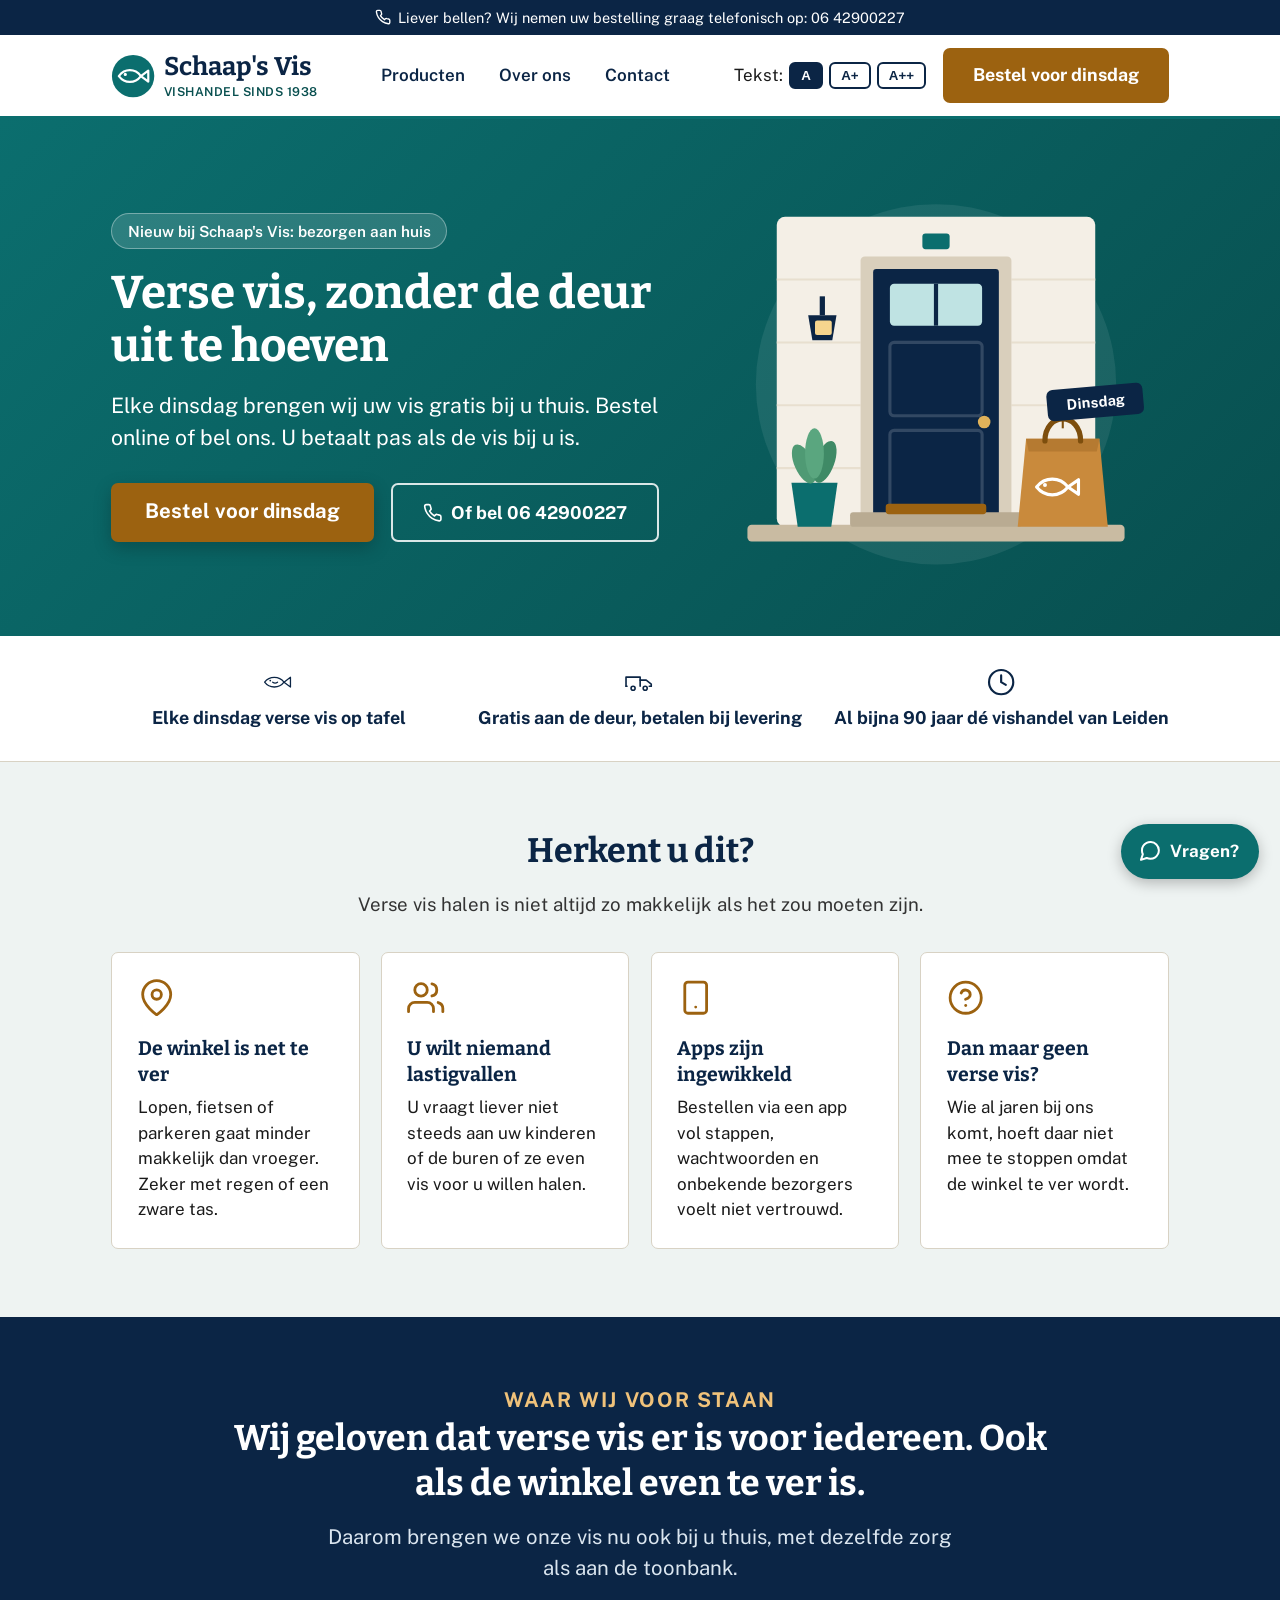
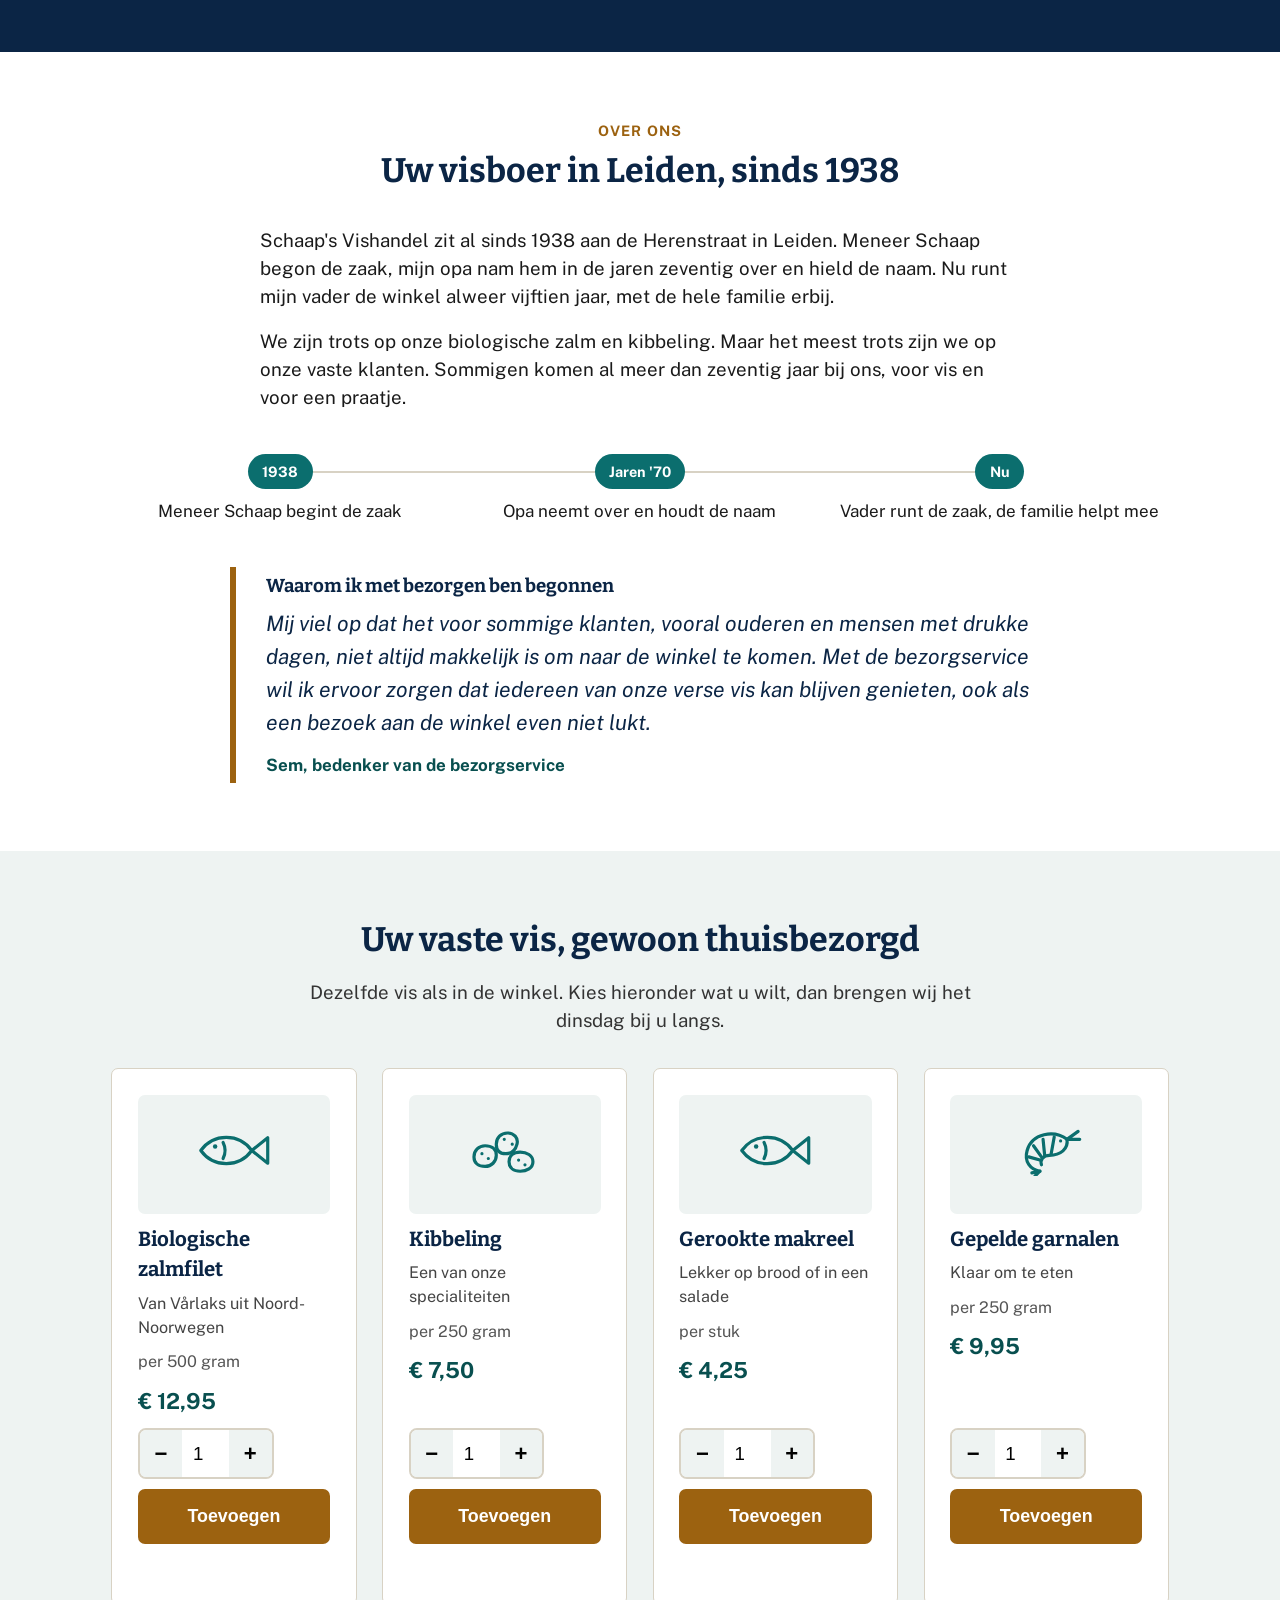
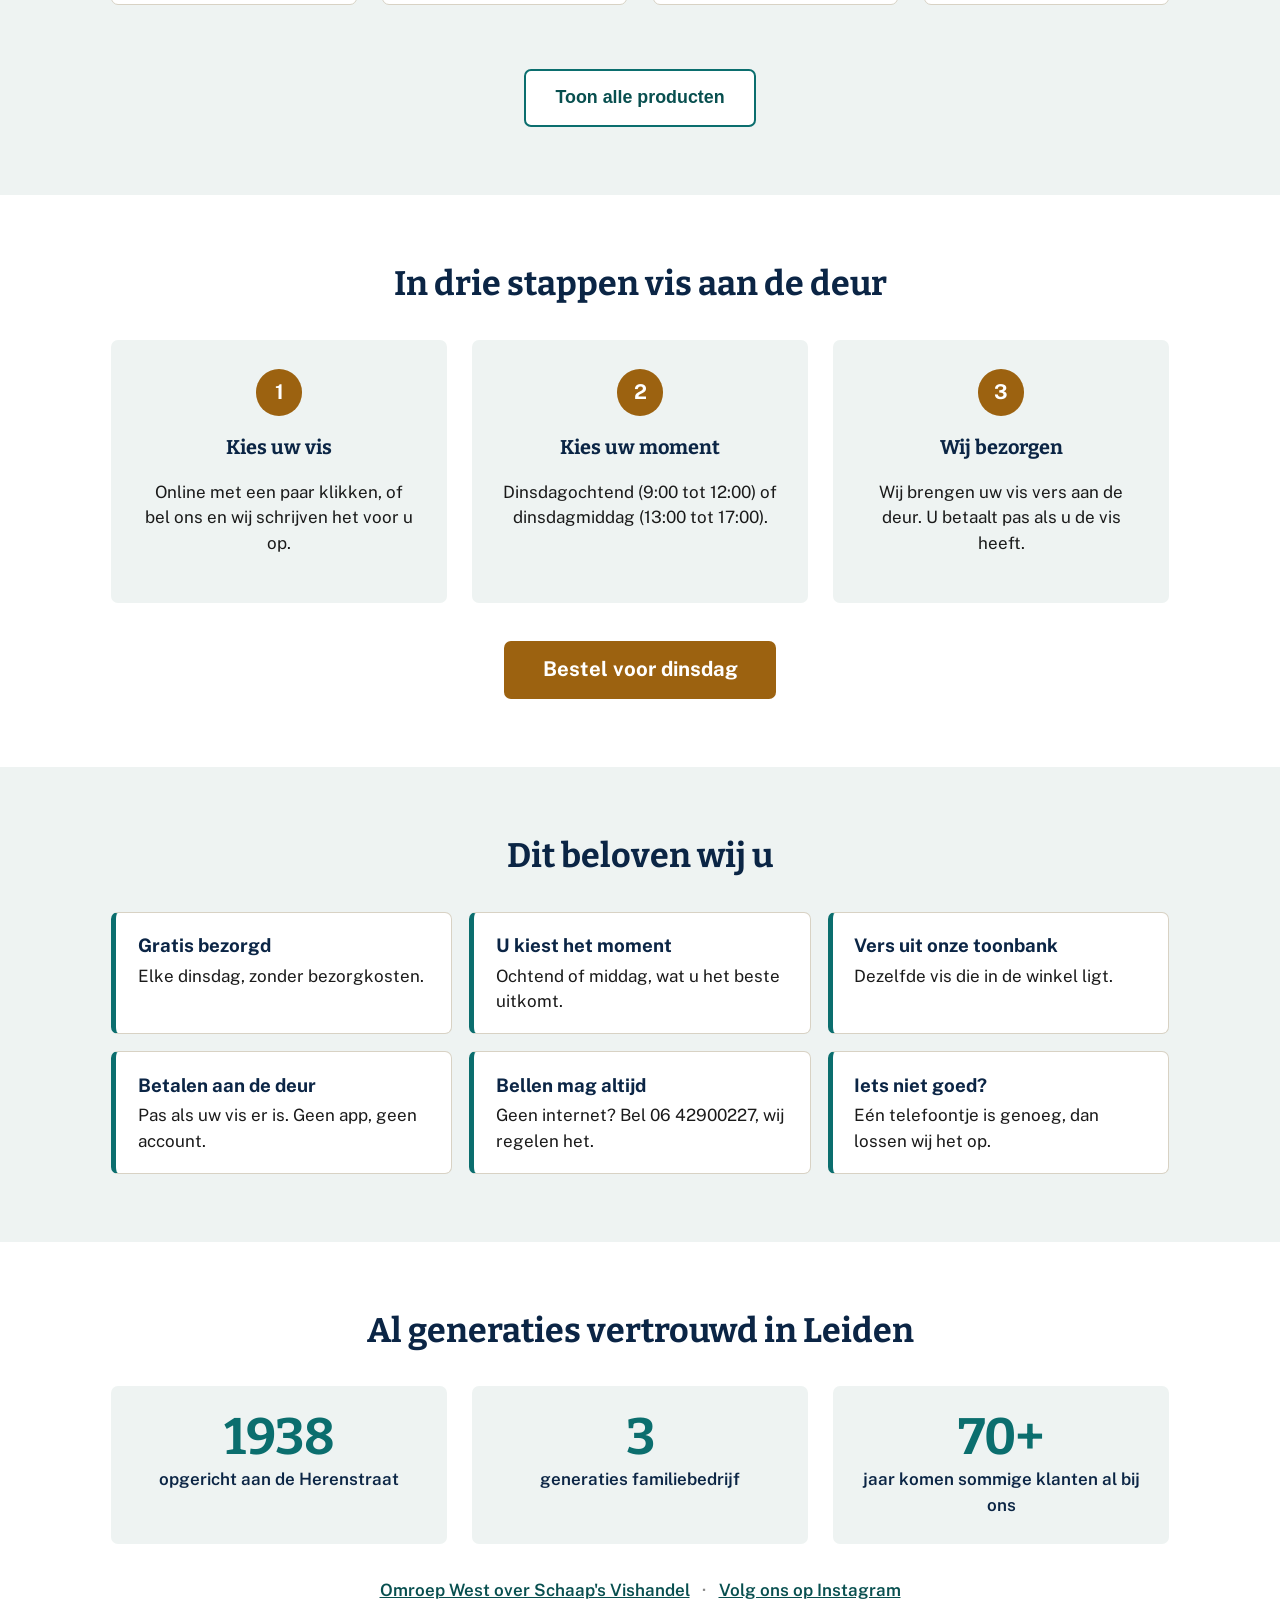
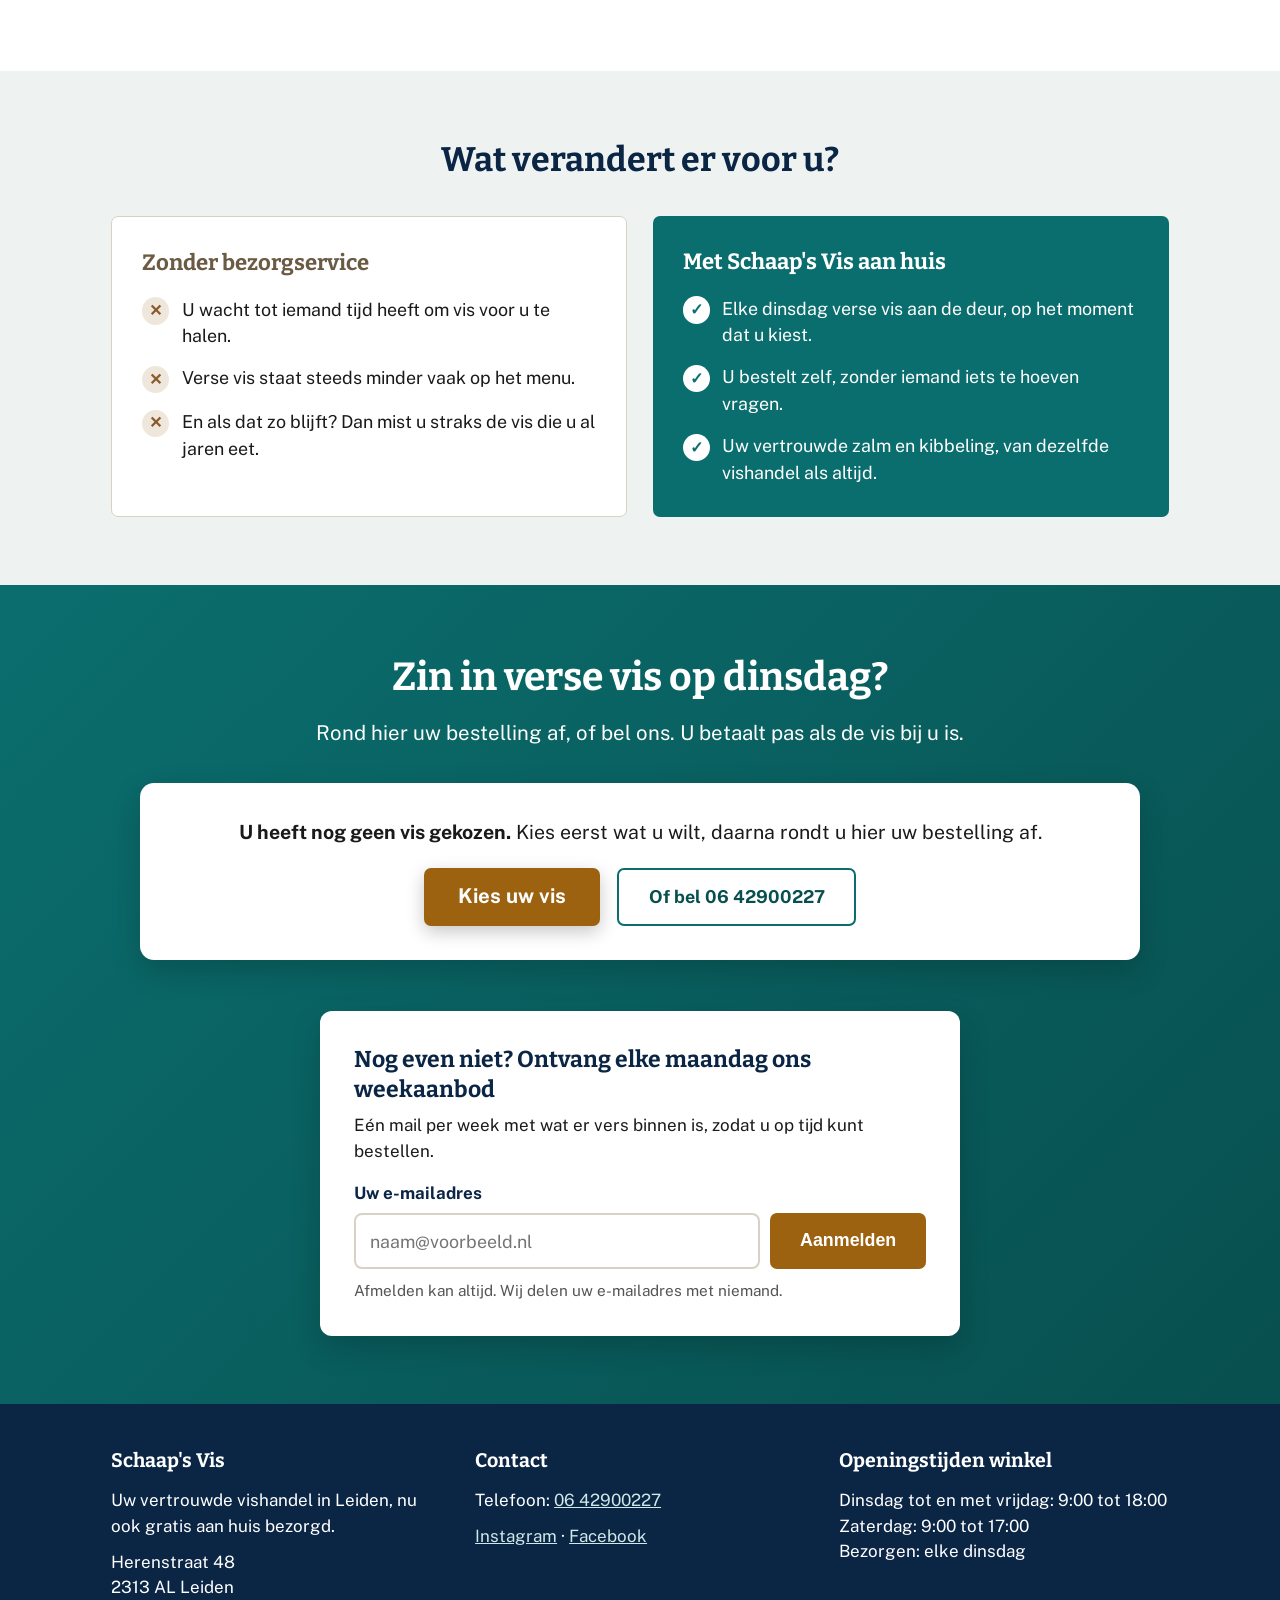
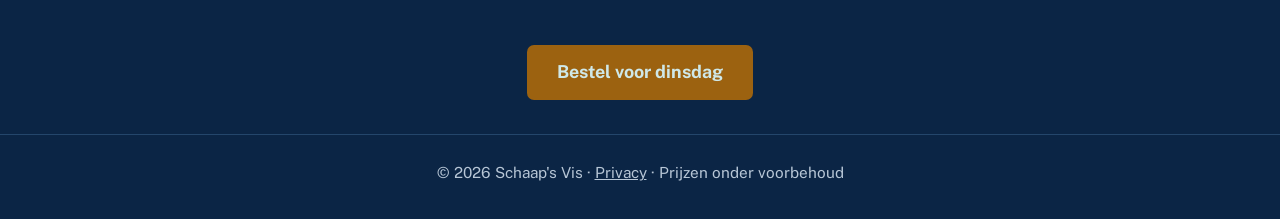
==== commit ecebf880: "Bestellen op de homepage zelf, kibbeling is gewone kibbeling - Productkeuze, bestelformulier en beve" ====
--- a/index.html
+++ b/index.html
@@ -28,10 +28,10 @@
     </a>
     <nav class="hoofdmenu" aria-label="Hoofdmenu">
       <ul>
-        <li><a href="producten.html">Producten</a></li>
-        <li><a href="index.html#over-ons">Over ons</a></li>
+        <li><a href="#aanbod">Producten</a></li>
+        <li><a href="#over-ons">Over ons</a></li>
         <li><a href="contact.html">Contact</a></li>
-        <li class="winkelwagen-item"><a href="winkelwagen.html" class="winkelwagen-link">Winkelwagen <span id="cart-badge">0</span></a></li>
+        <li class="winkelwagen-item"><a href="#bestellen" class="winkelwagen-link">Mijn bestelling <span id="cart-badge">0</span></a></li>
       </ul>
     </nav>
     <div class="header-acties">
@@ -41,7 +41,7 @@
         <button type="button" data-grootte="groot" aria-label="Grote tekst">A+</button>
         <button type="button" data-grootte="extra-groot" aria-label="Extra grote tekst">A++</button>
       </div>
-      <a href="producten.html" class="knop knop-primair knop-header"><span class="tekst-lang">Bestel voor dinsdag</span><span class="tekst-kort">Bestellen</span></a>
+      <a href="#aanbod" class="knop knop-primair knop-header"><span class="tekst-lang">Bestel voor dinsdag</span><span class="tekst-kort">Bestellen</span></a>
     </div>
   </div>
 </header>
@@ -56,7 +56,7 @@
       <h1>Verse vis, zonder de deur uit te hoeven</h1>
       <p class="hero-sub">Elke dinsdag brengen wij uw vis gratis bij u thuis. Bestel online of bel ons. U betaalt pas als de vis bij u is.</p>
       <div class="hero-knoppen">
-        <a href="producten.html" class="knop knop-primair knop-hero">Bestel voor dinsdag</a>
+        <a href="#aanbod" class="knop knop-primair knop-hero">Bestel voor dinsdag</a>
         <a href="tel:+31642900227" class="knop knop-licht">
           <svg class="knop-icoon" width="18" height="18" viewBox="0 0 24 24" fill="none" stroke="currentColor" stroke-width="2" stroke-linecap="round" stroke-linejoin="round" aria-hidden="true" focusable="false"><path d="M22 16.9v3a2 2 0 0 1-2.2 2 19.8 19.8 0 0 1-8.6-3.1 19.5 19.5 0 0 1-6-6A19.8 19.8 0 0 1 2.1 4.2 2 2 0 0 1 4.1 2h3a2 2 0 0 1 2 1.7c.1 1 .4 1.9.7 2.8a2 2 0 0 1-.5 2.1L8.1 9.9a16 16 0 0 0 6 6l1.3-1.3a2 2 0 0 1 2.1-.4c.9.3 1.8.6 2.8.7a2 2 0 0 1 1.7 2z"/></svg>
           Of bel 06 42900227
@@ -176,7 +176,7 @@
       <img class="over-ons-foto" data-bronnen="foto-team.jpg,foto-team.jpeg,foto-team.png" alt="De familie achter Schaap's Vis in de winkel">
       <div class="over-ons-tekst">
         <p>Schaap's Vishandel zit al sinds 1938 aan de Herenstraat in Leiden. Meneer Schaap begon de zaak, mijn opa nam hem in de jaren zeventig over en hield de naam. Nu runt mijn vader de winkel alweer vijftien jaar, met de hele familie erbij.</p>
-        <p>We zijn trots op onze biologische zalm en glutenvrije kibbeling. Maar het meest trots zijn we op onze vaste klanten. Sommigen komen al meer dan zeventig jaar bij ons, voor vis en voor een praatje.</p>
+        <p>We zijn trots op onze biologische zalm en kibbeling. Maar het meest trots zijn we op onze vaste klanten. Sommigen komen al meer dan zeventig jaar bij ons, voor vis en voor een praatje.</p>
       </div>
     </div>
     <ol class="tijdlijn" aria-label="Geschiedenis van de zaak">
@@ -198,8 +198,9 @@
     <h2>Uw vaste vis, gewoon thuisbezorgd</h2>
     <p class="sectie-intro">Dezelfde vis als in de winkel. Kies hieronder wat u wilt, dan brengen wij het dinsdag bij u langs.</p>
     <div class="producten-grid" id="uitgelicht-grid"></div>
+    <div class="producten-grid" id="overige-grid" hidden></div>
     <div class="sectie-cta">
-      <a href="producten.html" class="knop knop-secundair">Bekijk alle producten</a>
+      <button type="button" class="knop knop-secundair" id="toon-alle-producten">Toon alle producten</button>
     </div>
   </div>
 </section>
@@ -226,7 +227,7 @@
       </div>
     </div>
     <div class="sectie-cta">
-      <a href="producten.html" class="knop knop-primair knop-groot-auto">Bestel voor dinsdag</a>
+      <a href="#aanbod" class="knop knop-primair knop-groot-auto">Bestel voor dinsdag</a>
     </div>
   </div>
 </section>
@@ -301,15 +302,83 @@
   </div>
 </section>
 
-<!-- CALL TO ACTION: direct en transitional -->
+<!-- CALL TO ACTION: direct bestellen op deze pagina, en transitional (weekaanbod) -->
 <section class="cta-sectie" id="bestellen">
   <div class="container">
     <h2>Zin in verse vis op dinsdag?</h2>
-    <p class="cta-sub">Bestel online of bel ons. U betaalt pas als de vis bij u is.</p>
-    <div class="cta-knoppen">
-      <a href="producten.html" class="knop knop-primair knop-hero">Bestel voor dinsdag</a>
-      <a href="tel:+31642900227" class="knop knop-licht">Bel 06 42900227</a>
-    </div>
+    <p class="cta-sub">Rond hier uw bestelling af, of bel ons. U betaalt pas als de vis bij u is.</p>
+
+    <div class="bestel-kaart" id="bestel-kaart">
+      <div class="bestel-leeg" data-deel="leeg">
+        <p class="bestel-leeg-tekst"><strong>U heeft nog geen vis gekozen.</strong> Kies eerst wat u wilt, daarna rondt u hier uw bestelling af.</p>
+        <div class="cta-knoppen">
+          <a href="#aanbod" class="knop knop-primair knop-hero">Kies uw vis</a>
+          <a href="tel:+31642900227" class="knop knop-secundair">Of bel 06 42900227</a>
+        </div>
+      </div>
+
+      <div class="bestel-inhoud" data-deel="formulier" hidden>
+        <div class="bestel-layout">
+          <form id="bestelformulier" class="formulier-blok formulier-plat" novalidate>
+            <h3 class="bestel-kop">Waar mogen wij de vis brengen?</h3>
+            <p class="form-tip">Bestelt u voor iemand anders, bijvoorbeeld uw vader of moeder? Vul dan de naam en het adres in van degene die de vis krijgt.</p>
+
+            <label for="naam">Naam</label>
+            <input type="text" id="naam" name="naam" required autocomplete="name">
+
+            <div class="formulier-rij">
+              <div>
+                <label for="straat">Straat en huisnummer</label>
+                <input type="text" id="straat" name="straat" required autocomplete="street-address">
+              </div>
+              <div>
+                <label for="postcode">Postcode</label>
+                <input type="text" id="postcode" name="postcode" required autocomplete="postal-code">
+              </div>
+            </div>
+
+            <label for="plaats">Woonplaats</label>
+            <input type="text" id="plaats" name="plaats" required autocomplete="address-level2">
+
+            <label for="telefoon">Telefoonnummer</label>
+            <input type="tel" id="telefoon" name="telefoon" required autocomplete="tel">
+
+            <fieldset class="bezorgmoment-keuze">
+              <legend>Gewenst bezorgmoment op dinsdag</legend>
+              <div class="bezorgmoment-opties">
+                <label class="bezorgmoment-optie">
+                  <input type="radio" name="bezorgmoment" value="Ochtend (09:00 - 12:00)" required>
+                  <span>Ochtend (09:00 - 12:00)</span>
+                </label>
+                <label class="bezorgmoment-optie">
+                  <input type="radio" name="bezorgmoment" value="Middag (13:00 - 17:00)" required>
+                  <span>Middag (13:00 - 17:00)</span>
+                </label>
+              </div>
+            </fieldset>
+
+            <label for="opmerkingen">Opmerkingen (bijvoorbeeld een allergie of iets waar we rekening mee moeten houden)</label>
+            <textarea id="opmerkingen" name="opmerkingen" rows="3"></textarea>
+
+            <button type="submit" class="knop knop-primair knop-groot">Bestelling plaatsen</button>
+            <p class="form-klein">U betaalt pas bij de deur. Wij gebruiken uw gegevens alleen voor deze bestelling (<a href="privacy.html">privacy</a>).</p>
+          </form>
+
+          <aside class="overzicht-blok" aria-label="Uw bestelling">
+            <h3 class="bestel-kop">Uw bestelling</h3>
+            <div id="home-overzicht-regels"></div>
+            <div class="overzicht-totaal">
+              <span>Totaal</span>
+              <span id="home-overzicht-totaal"></span>
+            </div>
+            <p class="overzicht-klein">Bezorgen is gratis. <a href="#aanbod">Nog iets toevoegen?</a></p>
+          </aside>
+        </div>
+      </div>
+
+      <div class="bestel-bevestiging" data-deel="klaar" hidden role="status" aria-live="polite"></div>
+    </div>
+
     <div class="weekaanbod">
       <h3>Nog even niet? Ontvang elke maandag ons weekaanbod</h3>
       <p>Eén mail per week met wat er vers binnen is, zodat u op tijd kunt bestellen.</p>
@@ -331,7 +400,7 @@
 <div id="bestel-balk" class="bestel-balk" hidden>
   <div class="container">
     <span class="bestel-balk-tekst"></span>
-    <a href="bestellen.html" class="knop knop-primair">Bestelling afronden</a>
+    <a href="#bestellen" class="knop knop-primair">Bestelling afronden</a>
   </div>
 </div>
 
@@ -353,7 +422,7 @@
     </div>
   </div>
   <div class="container footer-cta">
-    <a href="producten.html" class="knop knop-primair">Bestel voor dinsdag</a>
+    <a href="#aanbod" class="knop knop-primair">Bestel voor dinsdag</a>
   </div>
   <p class="copyright">&copy; 2026 Schaap's Vis · <a href="privacy.html">Privacy</a> · Prijzen onder voorbehoud</p>
 </footer>
--- a/style.css
+++ b/style.css
@@ -2103,3 +2103,149 @@
     display: inline;
   }
 }
+
+/* ---------- Bestellen op de homepage ---------- */
+
+.bestel-kaart {
+  background: var(--kleur-wit);
+  color: var(--kleur-tekst);
+  border-radius: 14px;
+  padding: 2rem;
+  max-width: 1000px;
+  margin: 2rem auto 0;
+  text-align: left;
+  box-shadow: 0 12px 30px rgba(0, 0, 0, 0.18);
+}
+
+.bestel-kaart a:not(.knop) {
+  color: var(--kleur-zee-donker);
+}
+
+.bestel-leeg {
+  text-align: center;
+}
+
+.bestel-leeg-tekst {
+  font-size: 1.15rem;
+  margin: 0 0 1.25rem;
+}
+
+.formulier-plat {
+  border: none;
+  padding: 0;
+  background: none;
+}
+
+.bestel-kop {
+  margin: 0 0 1rem;
+  color: var(--kleur-donker);
+  font-size: 1.35rem;
+  line-height: 1.3;
+}
+
+.bestel-kaart .knop-groot {
+  margin-top: 1.5rem;
+}
+
+.bestel-kaart .overzicht-blok {
+  background: var(--kleur-tegel);
+  border: none;
+}
+
+#home-overzicht-regels .overzicht-regel {
+  display: grid;
+  grid-template-columns: 1fr auto auto;
+  align-items: center;
+  gap: 0.6rem;
+}
+
+.aantal-kiezer.klein {
+  display: inline-flex;
+  background: var(--kleur-wit);
+}
+
+.aantal-kiezer.klein button {
+  width: 2.1rem;
+  height: 2.1rem;
+  font-size: 1.1rem;
+}
+
+.regel-aantal {
+  min-width: 1.8rem;
+  text-align: center;
+  font-weight: 700;
+}
+
+.regel-prijs {
+  min-width: 4.8rem;
+  text-align: right;
+  font-weight: 600;
+}
+
+.bestel-bevestiging {
+  text-align: center;
+  padding: 0.5rem 0;
+}
+
+.bestel-bevestiging p {
+  margin: 0 0 0.9rem;
+}
+
+#overige-grid {
+  margin-top: 1.5rem;
+}
+
+body.bij-bestellen .bestel-balk {
+  display: none !important;
+}
+
+@media (max-width: 850px) {
+  .bestel-kaart {
+    padding: 1.25rem;
+  }
+  .bestel-kaart .overzicht-blok {
+    order: -1;
+    position: static;
+  }
+}
+
+/* Keuze bezorgmoment: rondje netjes naast de tekst (ook binnen .formulier-blok) */
+.formulier-blok .bezorgmoment-optie {
+  display: flex;
+  margin: 0;
+  font-weight: 600;
+}
+
+@media (max-width: 480px) {
+  .bestel-kaart .overzicht-blok {
+    padding: 1.1rem;
+  }
+  #home-overzicht-regels .overzicht-regel {
+    grid-template-columns: 1fr auto;
+    grid-template-areas: "naam naam" "kiezer prijs";
+    row-gap: 0.4rem;
+  }
+  #home-overzicht-regels .regel-naam {
+    grid-area: naam;
+    font-weight: 600;
+  }
+  #home-overzicht-regels .aantal-kiezer {
+    grid-area: kiezer;
+    justify-self: start;
+  }
+  #home-overzicht-regels .regel-prijs {
+    grid-area: prijs;
+  }
+}
+
+/* Op de telefoon alleen het icoon, zodat de knop minder in de weg zit */
+@media (max-width: 640px) {
+  .faq-chat-knop {
+    width: 3.25rem;
+    padding: 0;
+    justify-content: center;
+  }
+  .faq-chat-knop .faq-chat-label {
+    display: none;
+  }
+}
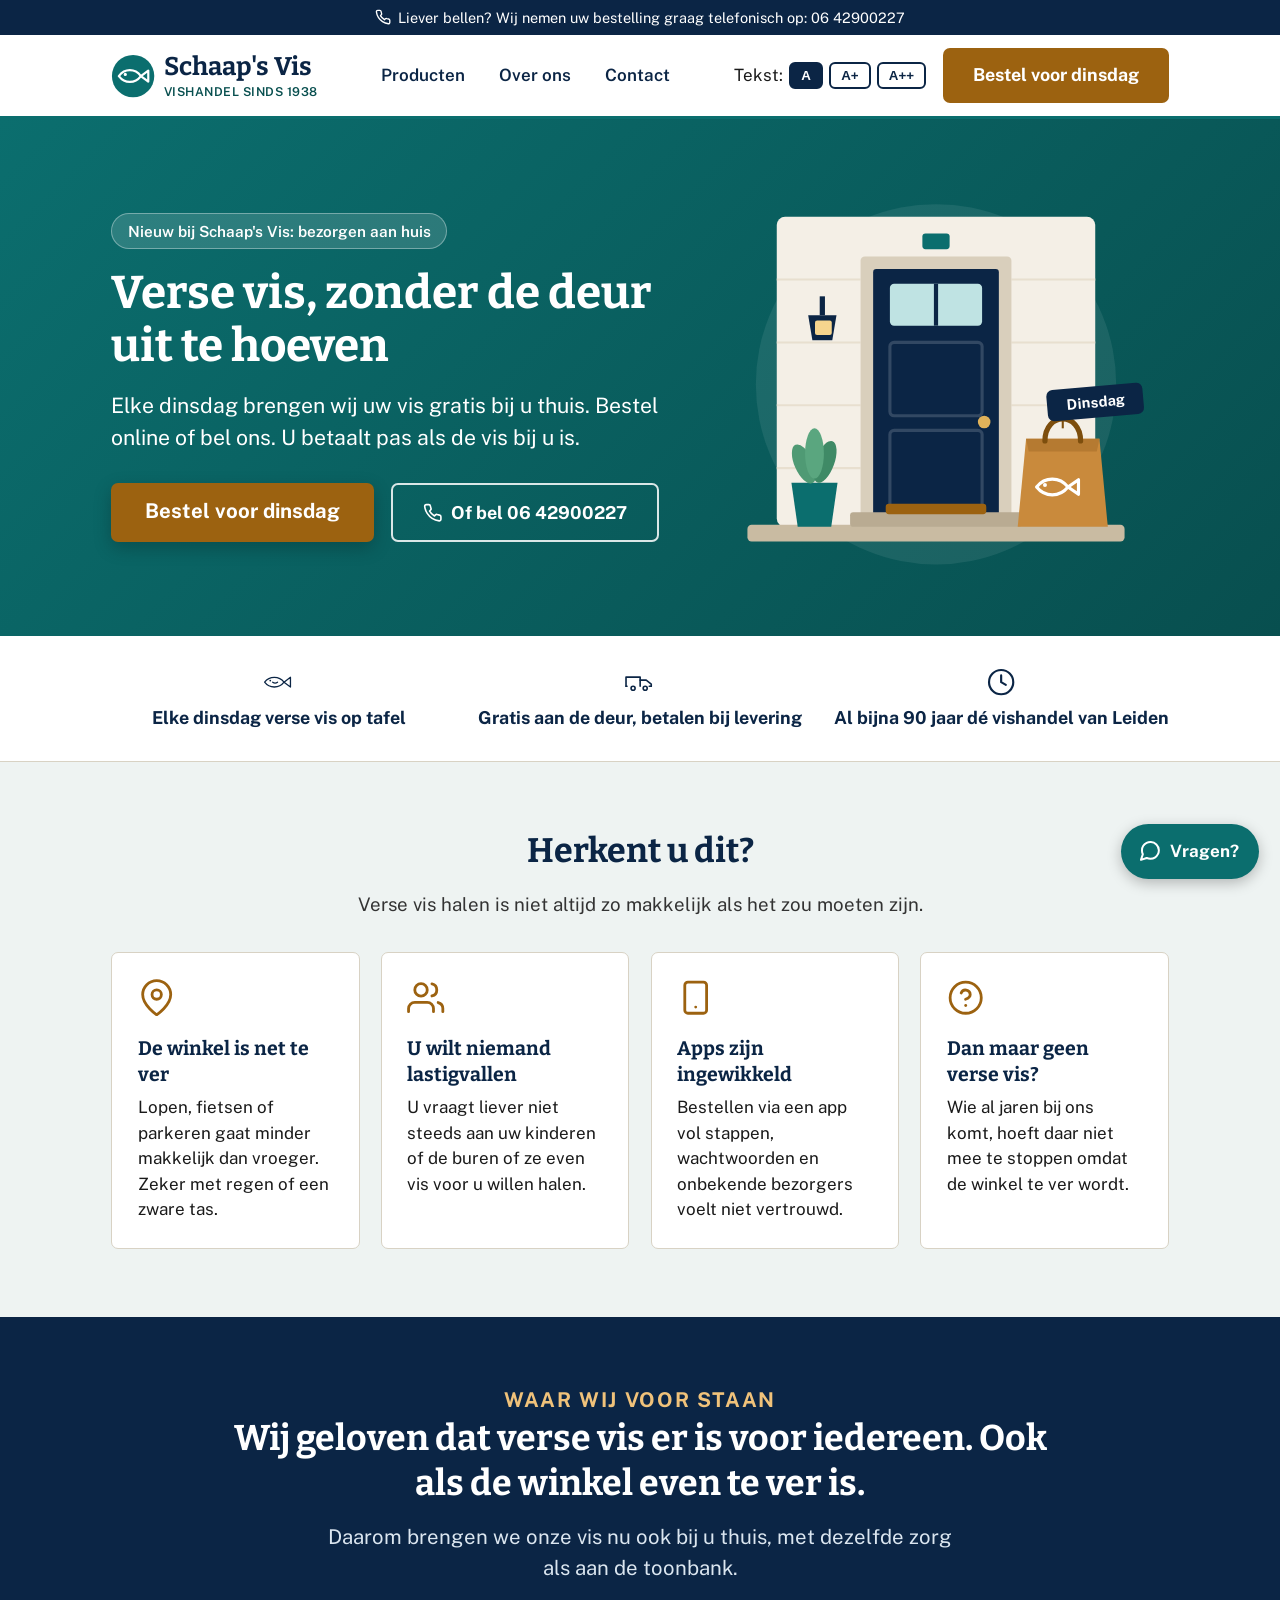
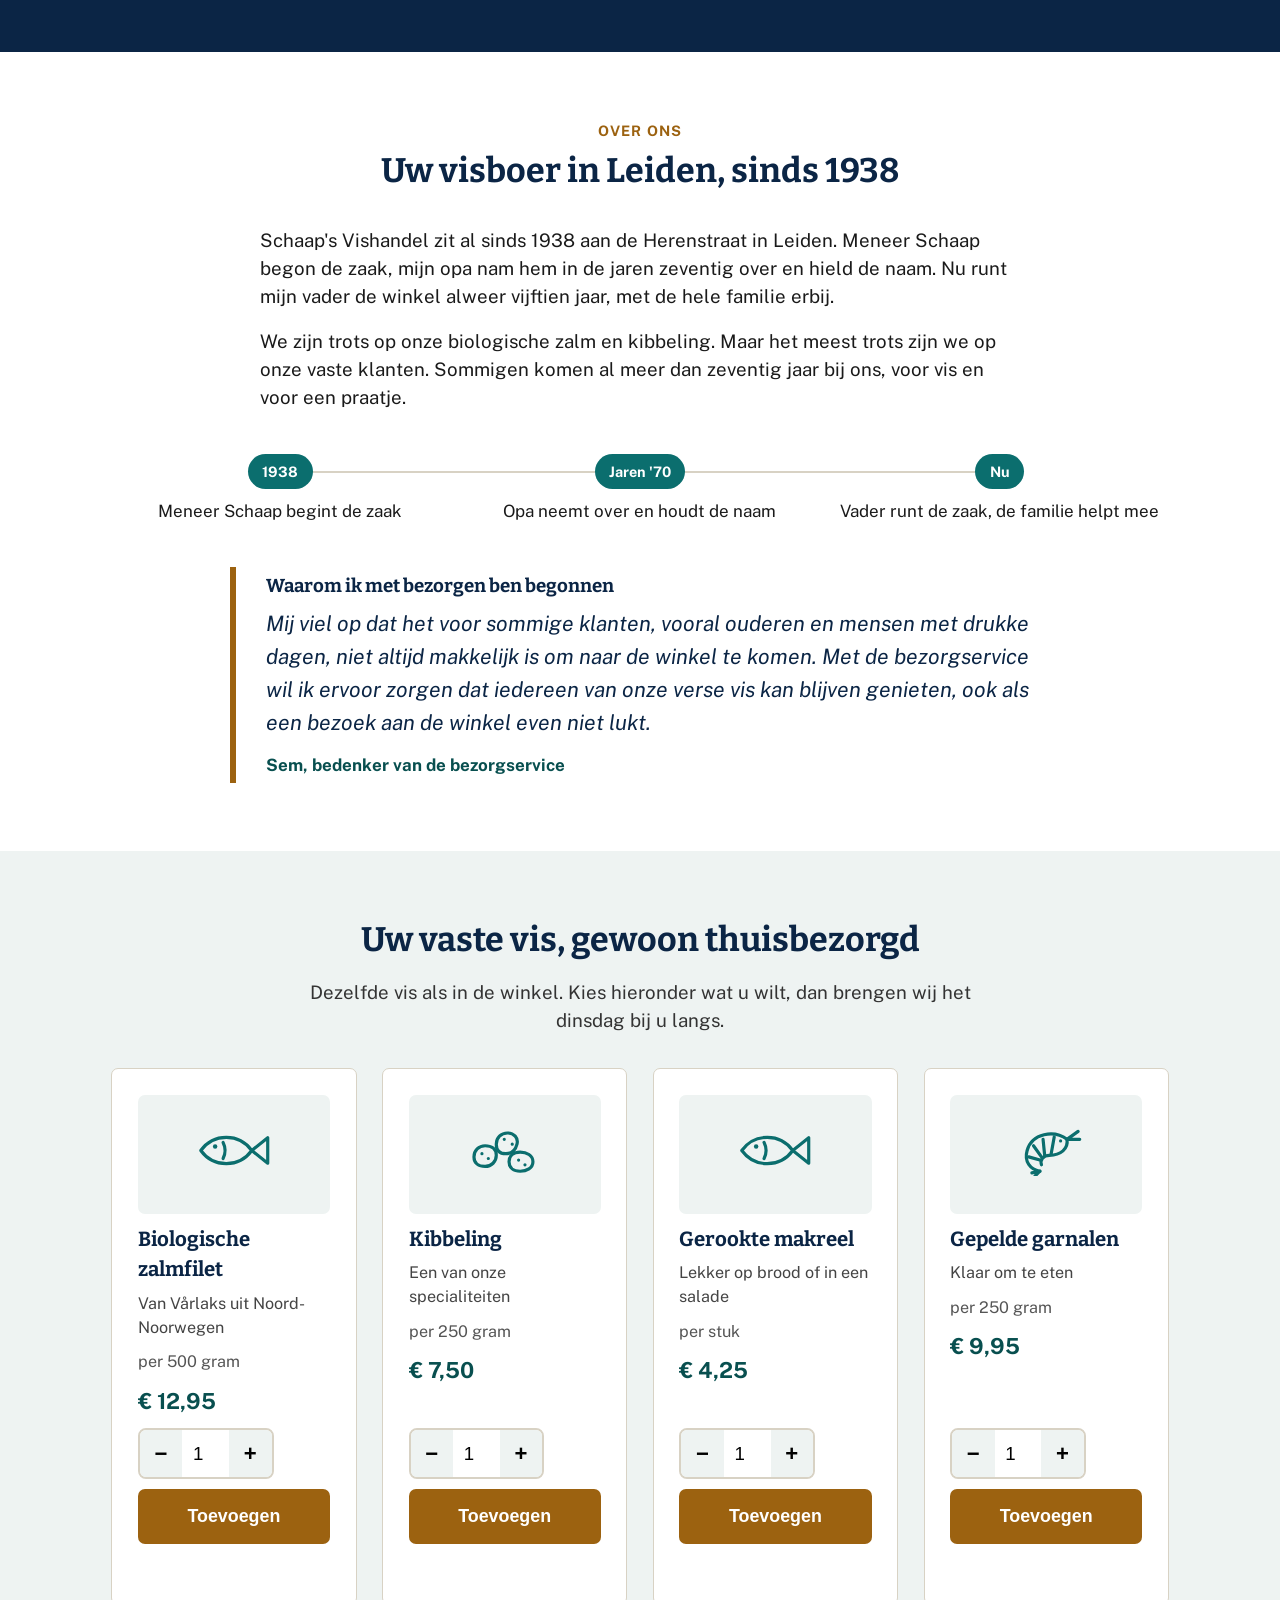
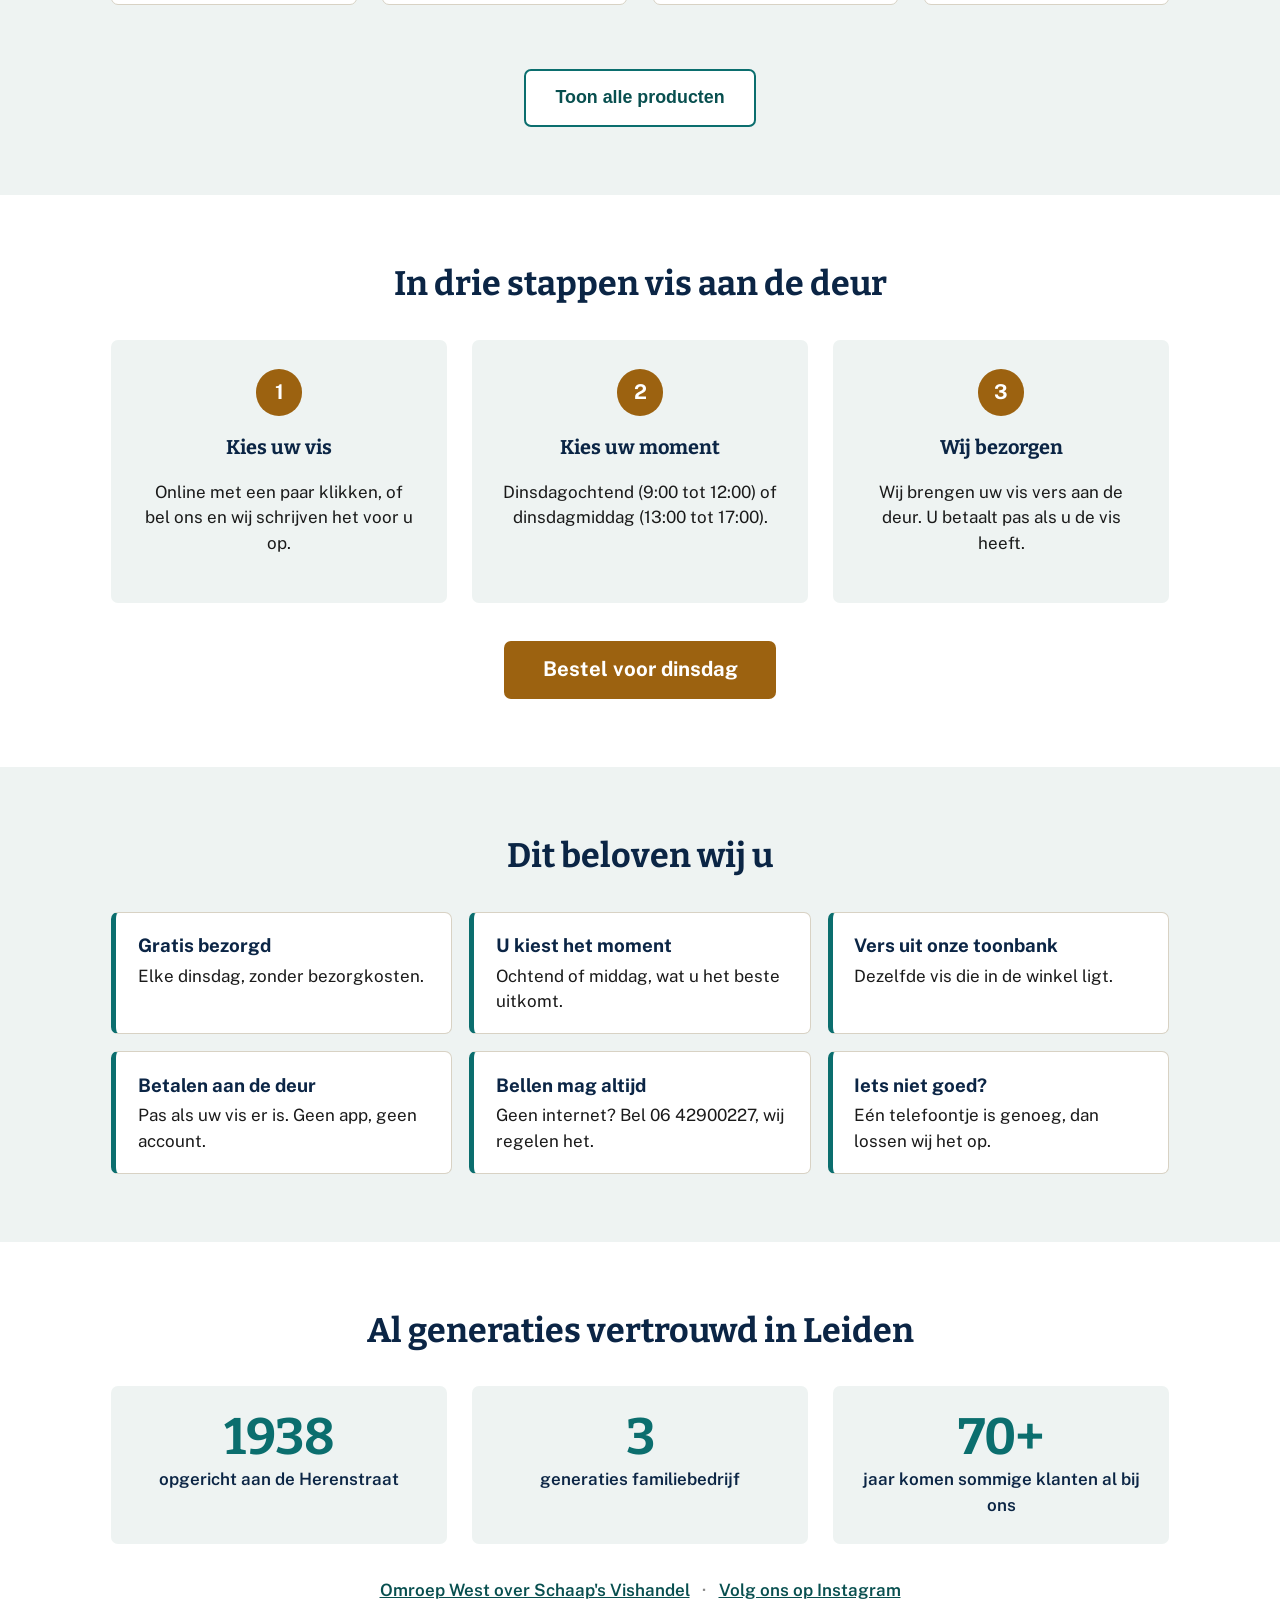
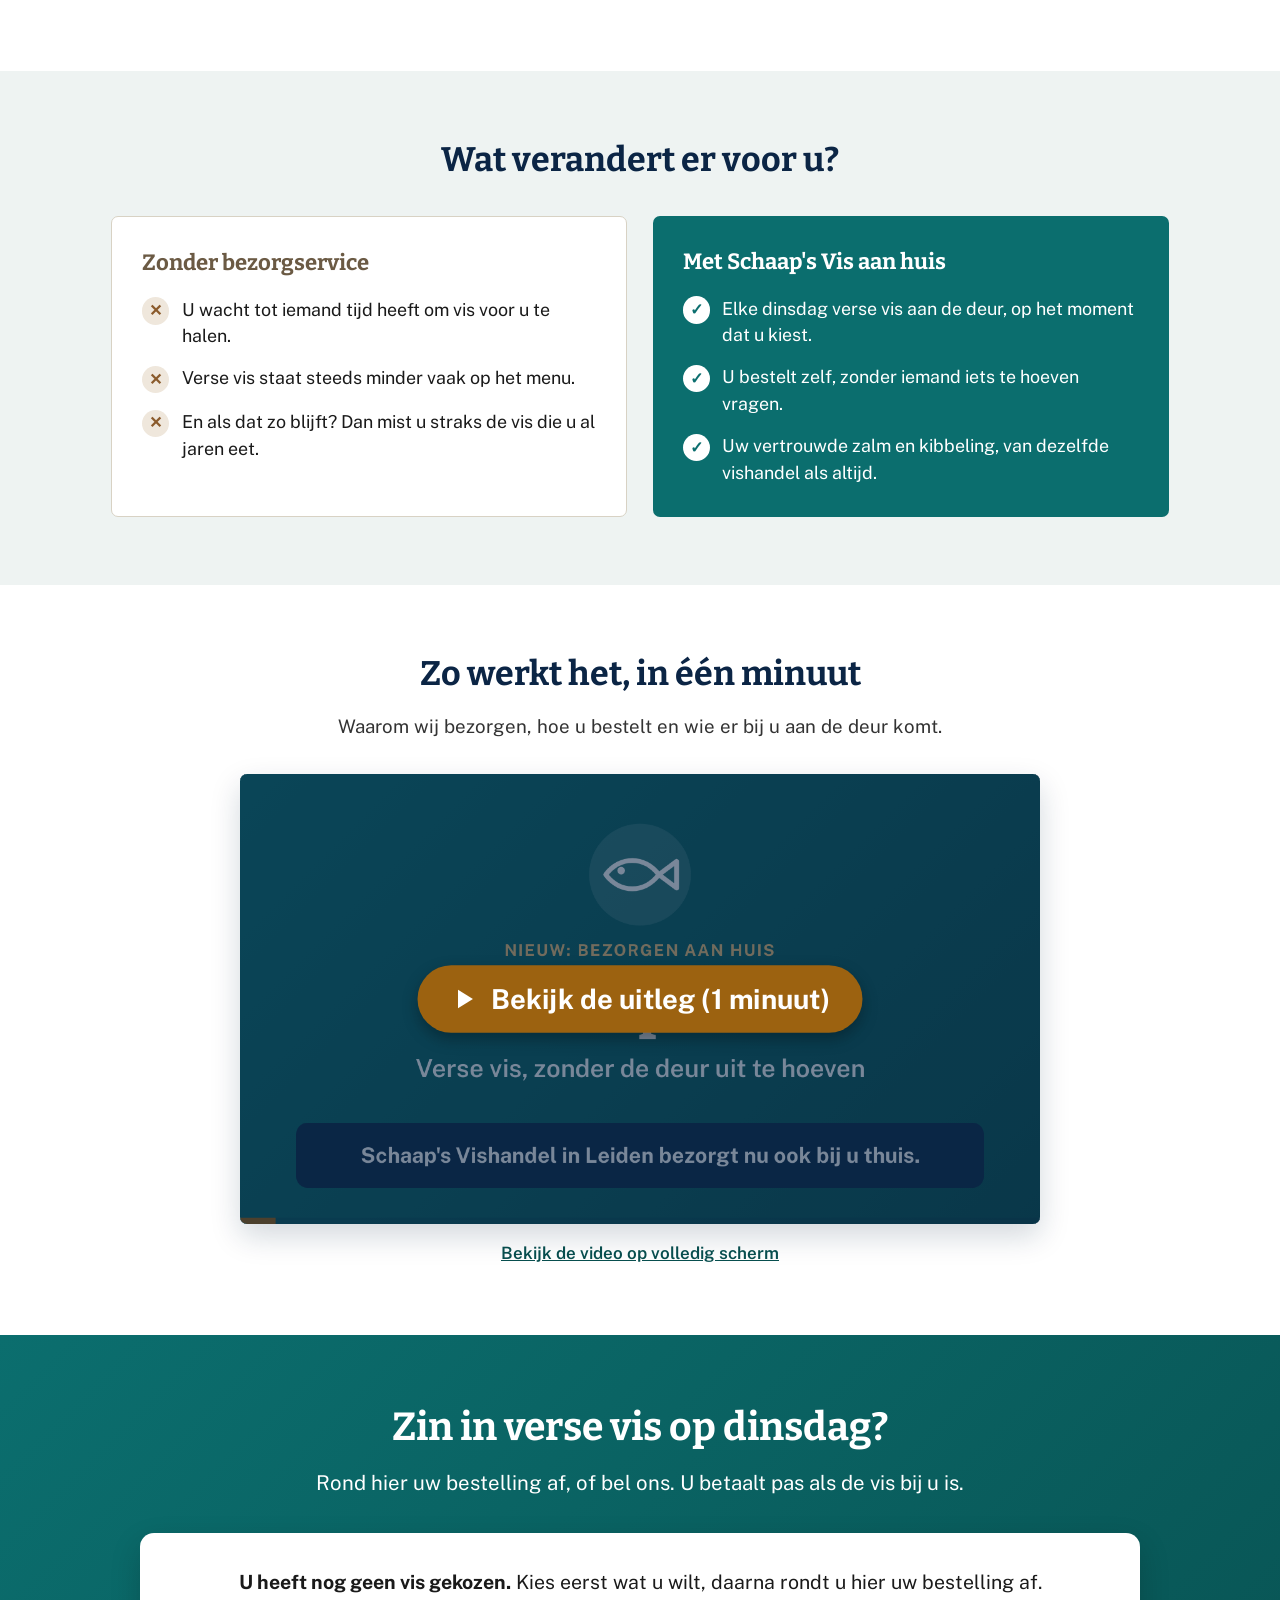
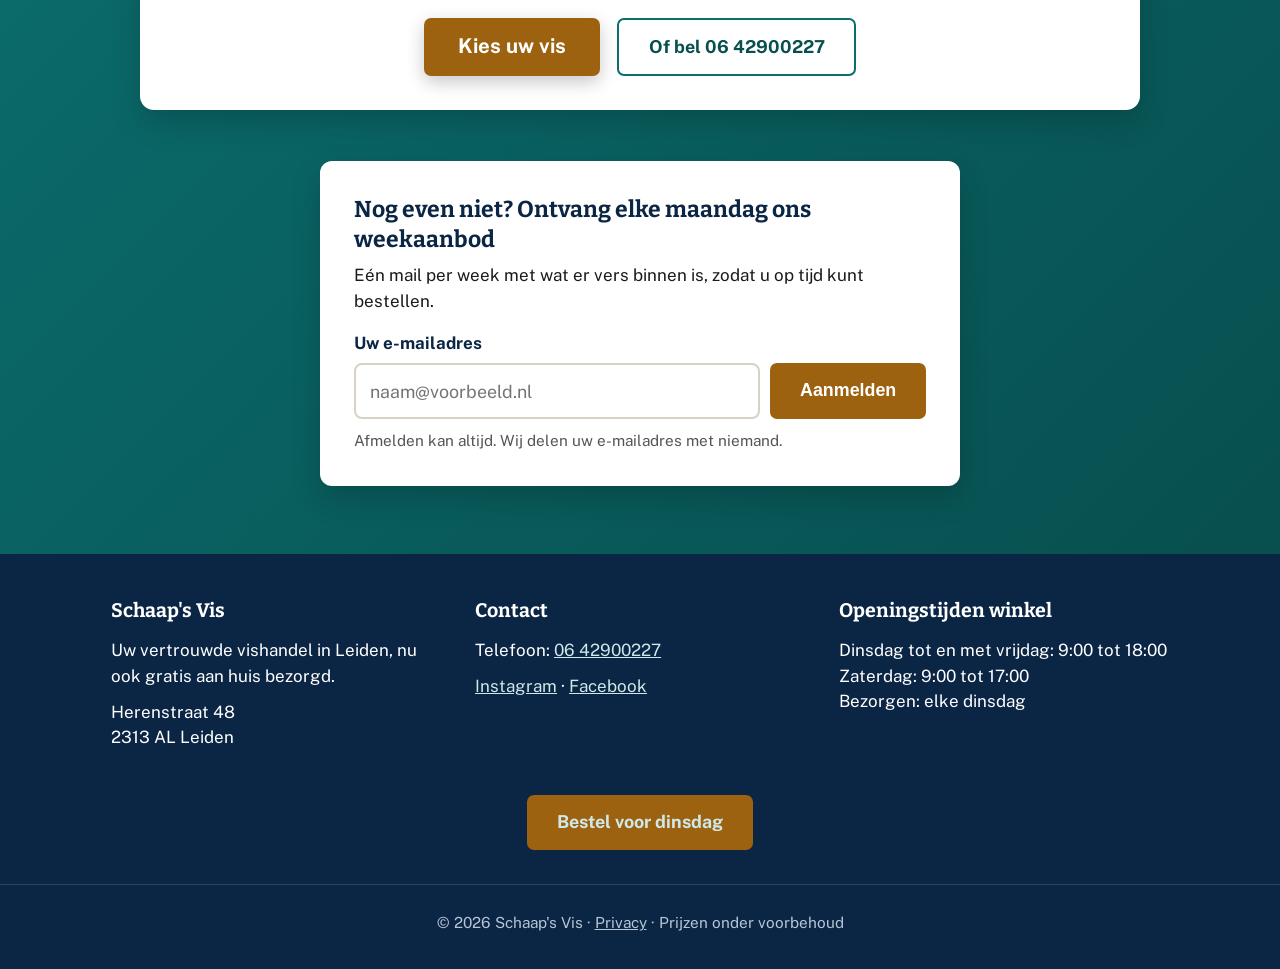
==== commit 68479a86: "Uitlegvideo van een minuut op de homepage - uitleg.html: geanimeerde explainer (waarom, wat, hoe, wi" ====
--- a/index.html
+++ b/index.html
@@ -293,12 +293,15 @@
   </div>
 </section>
 
-<!-- VIDEO: verschijnt vanzelf zodra er een YouTube-code in de instellingen staat -->
-<section class="video-sectie" id="video-sectie" hidden>
+<!-- VIDEO: uitlegvideo (uitleg.html). Staat er een YouTube-code in de instellingen, dan komt die ervoor in de plaats. -->
+<section class="video-sectie" id="video-sectie">
   <div class="container">
     <h2>Zo werkt het, in één minuut</h2>
-    <p class="sectie-intro">Bekijk hoe u bestelt en hoe wij uw vis bij u thuis brengen.</p>
-    <div class="video-omslag"></div>
+    <p class="sectie-intro">Waarom wij bezorgen, hoe u bestelt en wie er bij u aan de deur komt.</p>
+    <div class="video-omslag">
+      <iframe src="uitleg.html" title="Uitlegvideo Schaap's Vis, 1 minuut" loading="lazy" allowfullscreen></iframe>
+    </div>
+    <p class="video-link"><a href="uitleg.html" target="_blank" rel="noopener">Bekijk de video op volledig scherm</a></p>
   </div>
 </section>
 
--- a/style.css
+++ b/style.css
@@ -2249,3 +2249,18 @@
     display: none;
   }
 }
+
+/* ---------- Uitlegvideo ---------- */
+
+.video-sectie .video-omslag {
+  padding: 0;
+  background: var(--kleur-donker);
+  border: none;
+  box-shadow: 0 12px 30px rgba(11, 37, 69, 0.18);
+}
+
+.video-link {
+  text-align: center;
+  margin: 1rem 0 0;
+  font-weight: 600;
+}
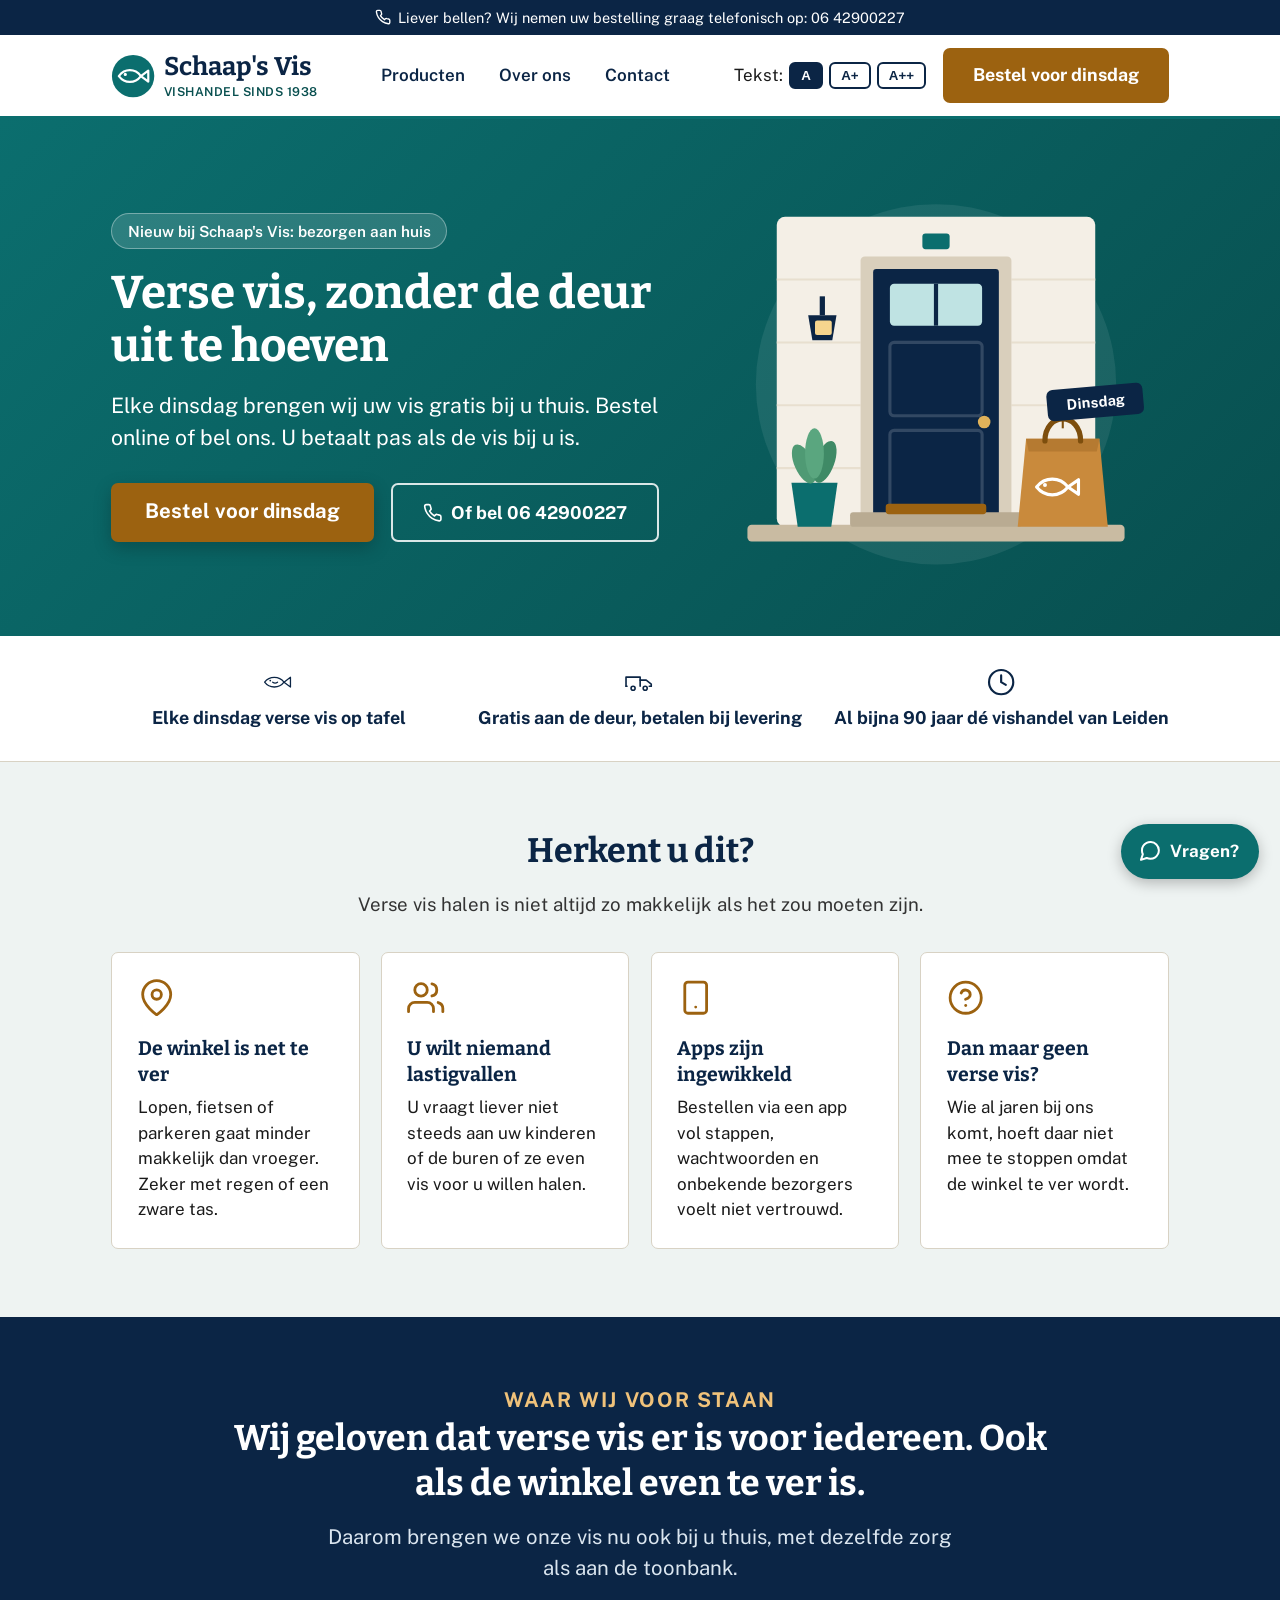
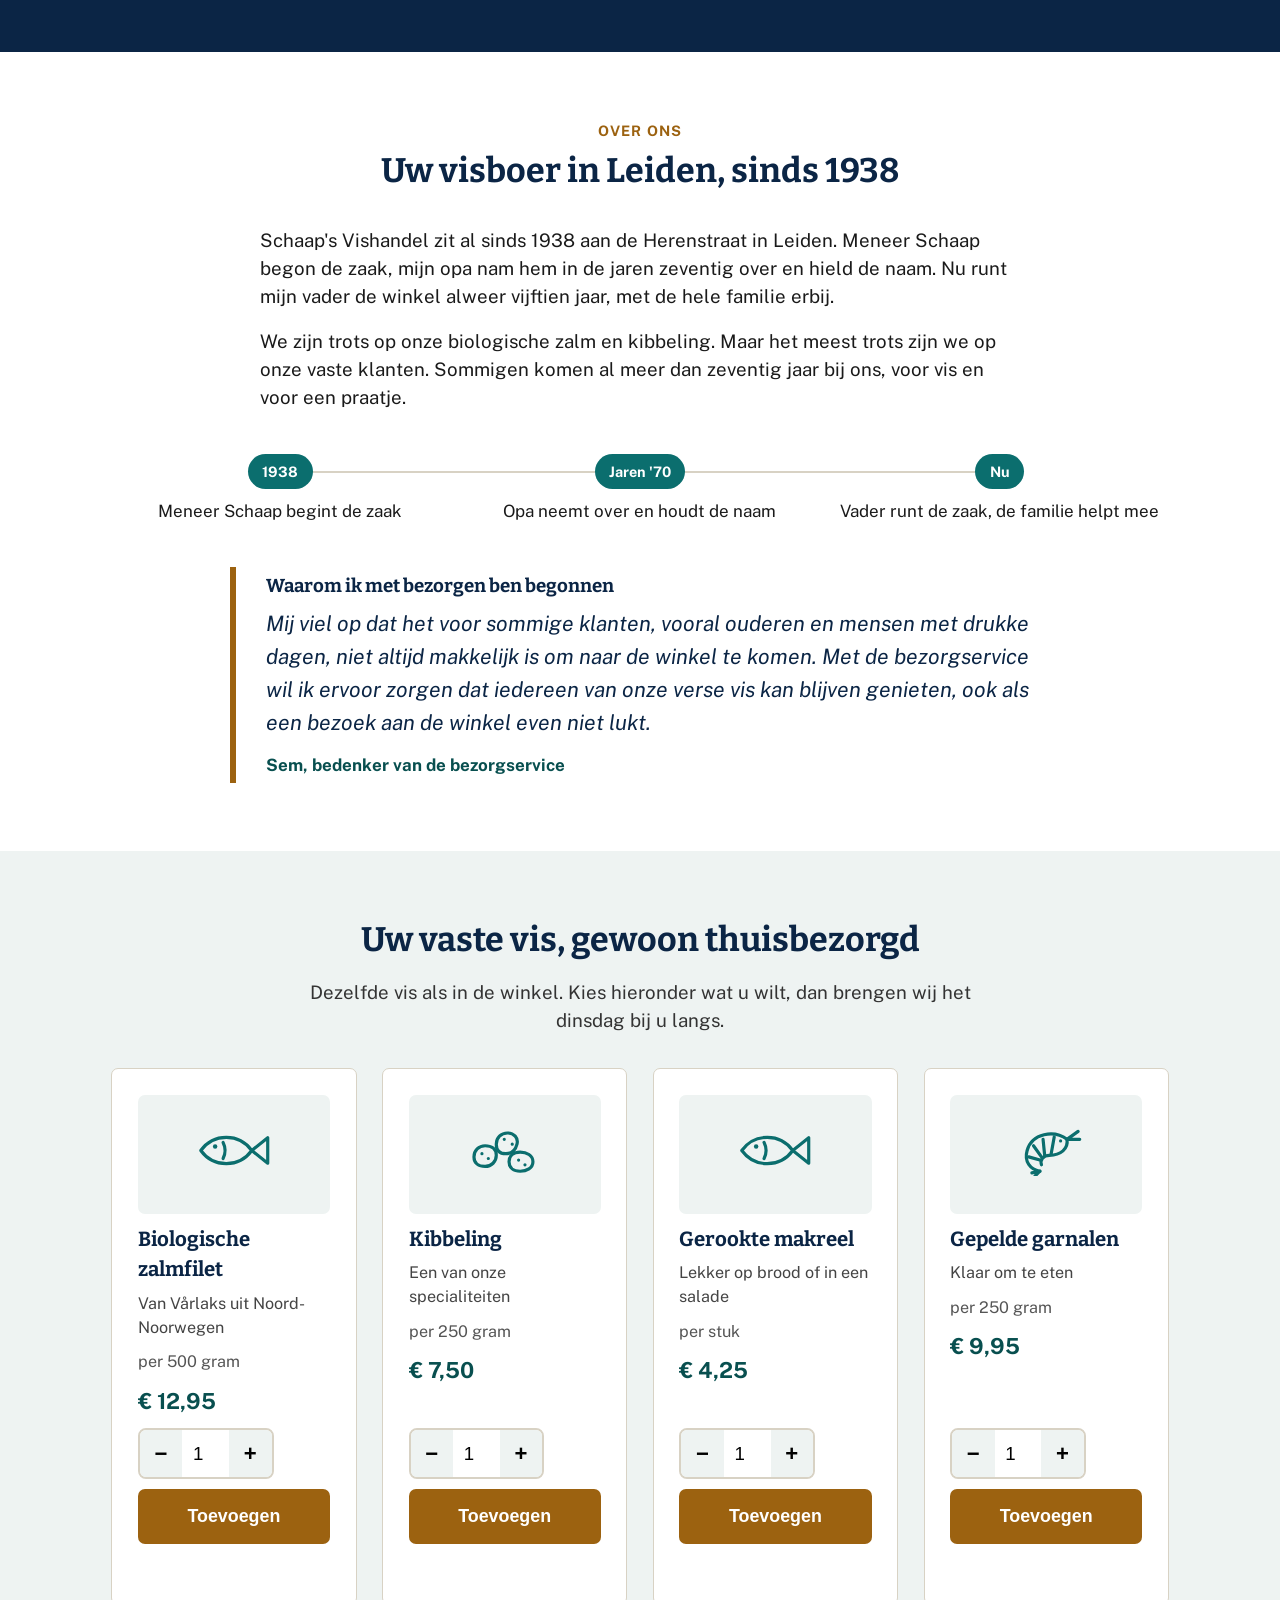
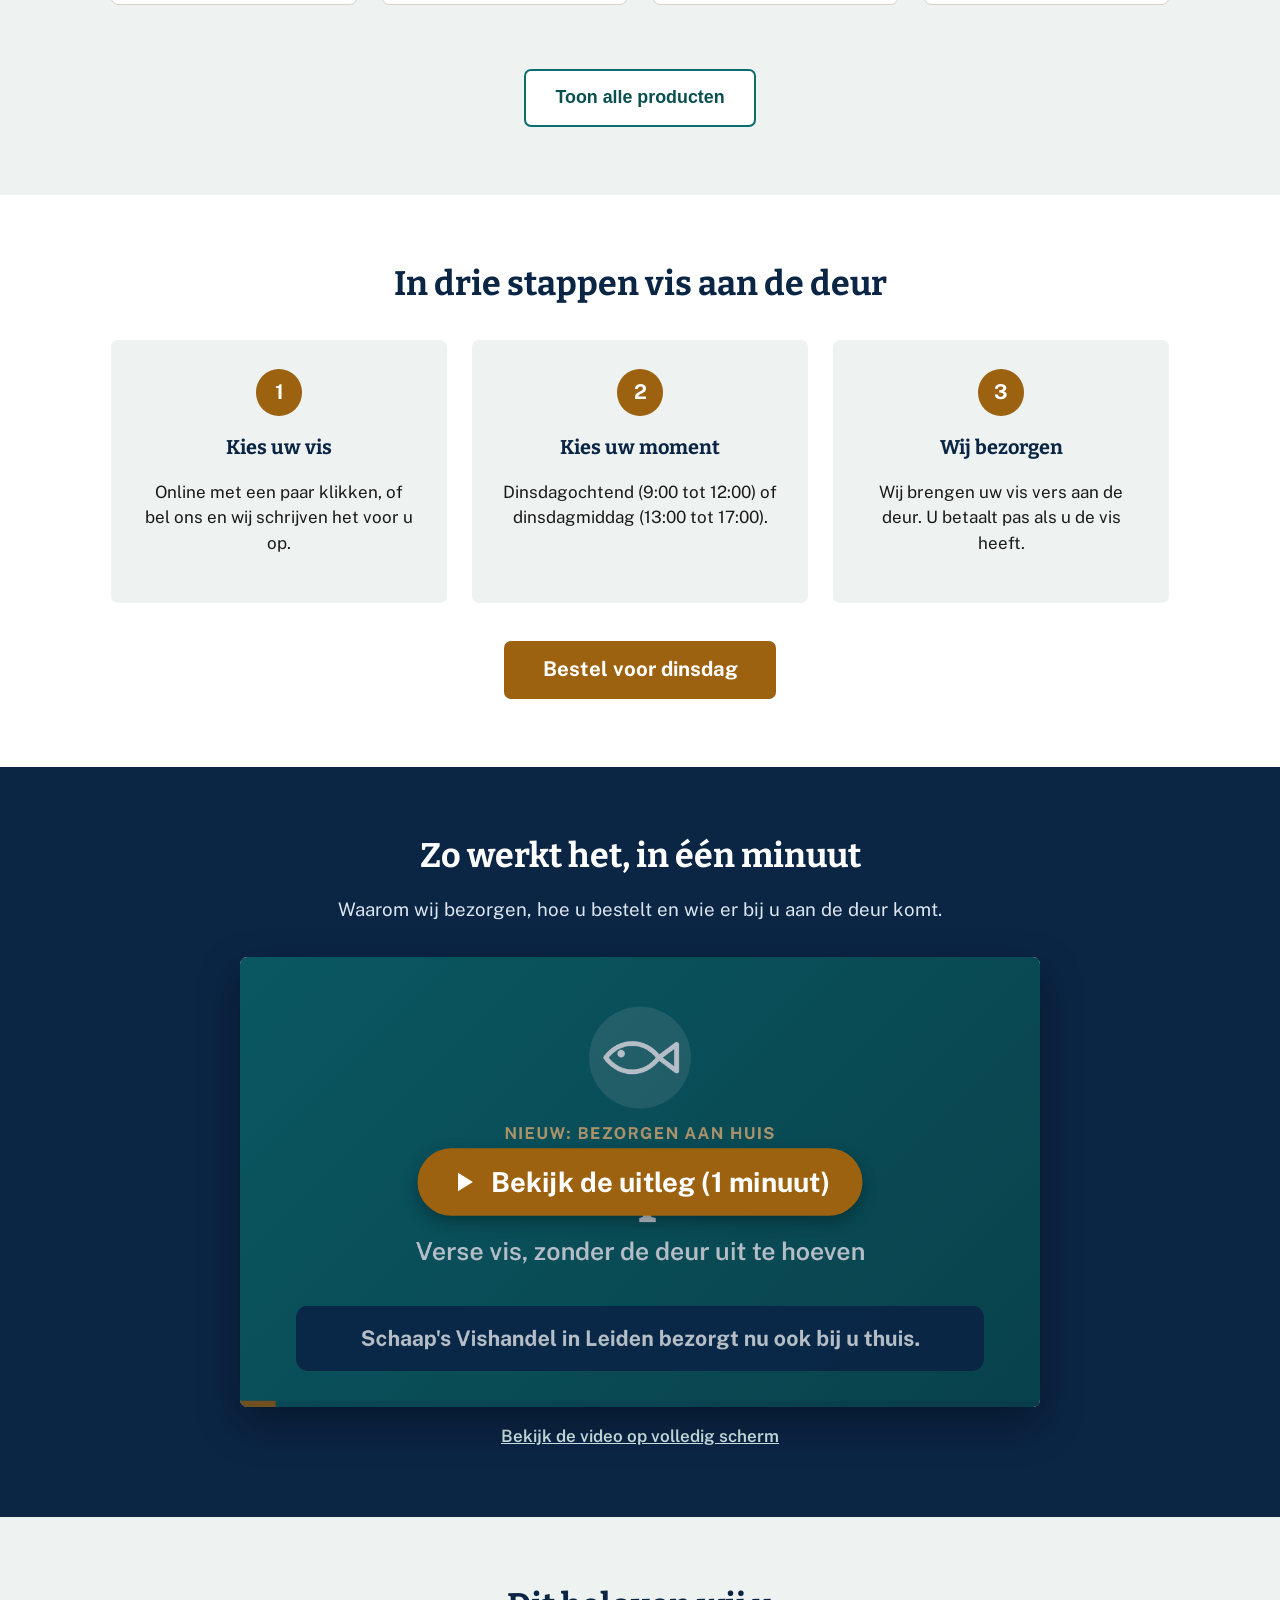
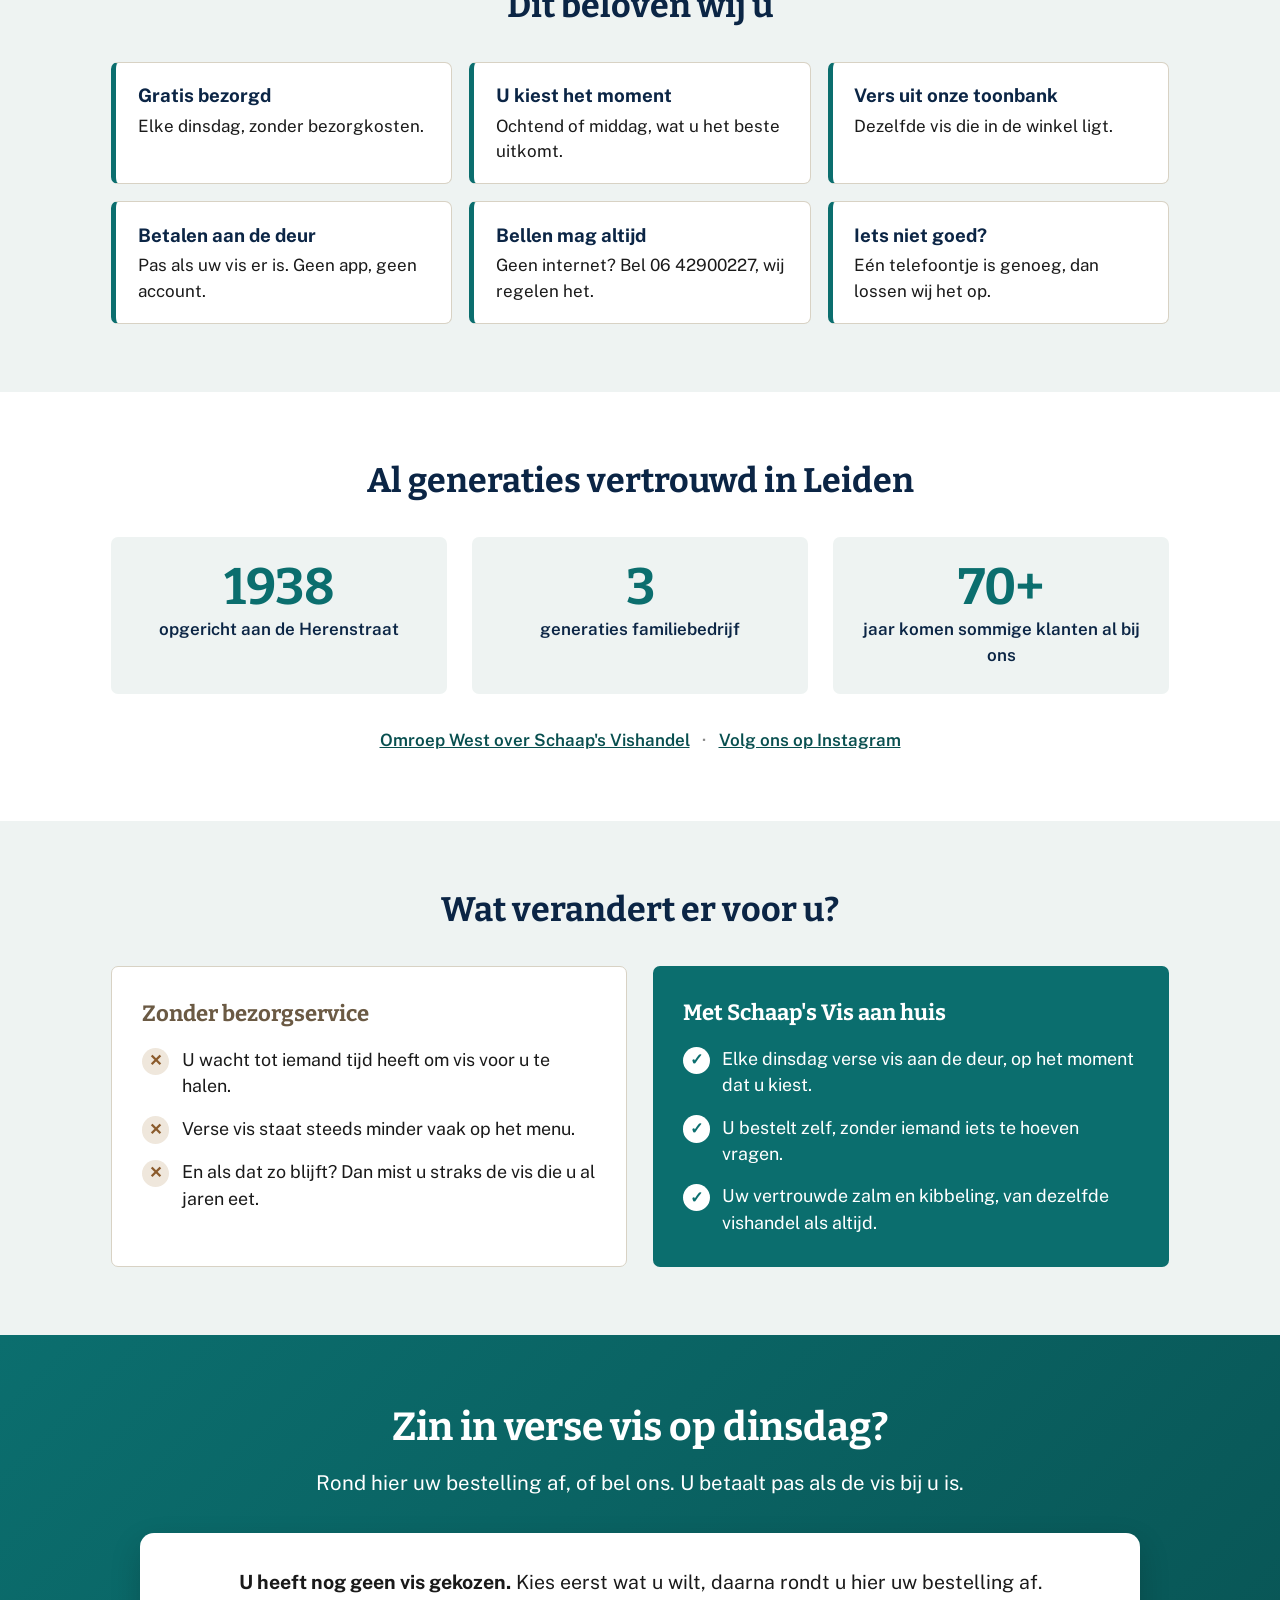
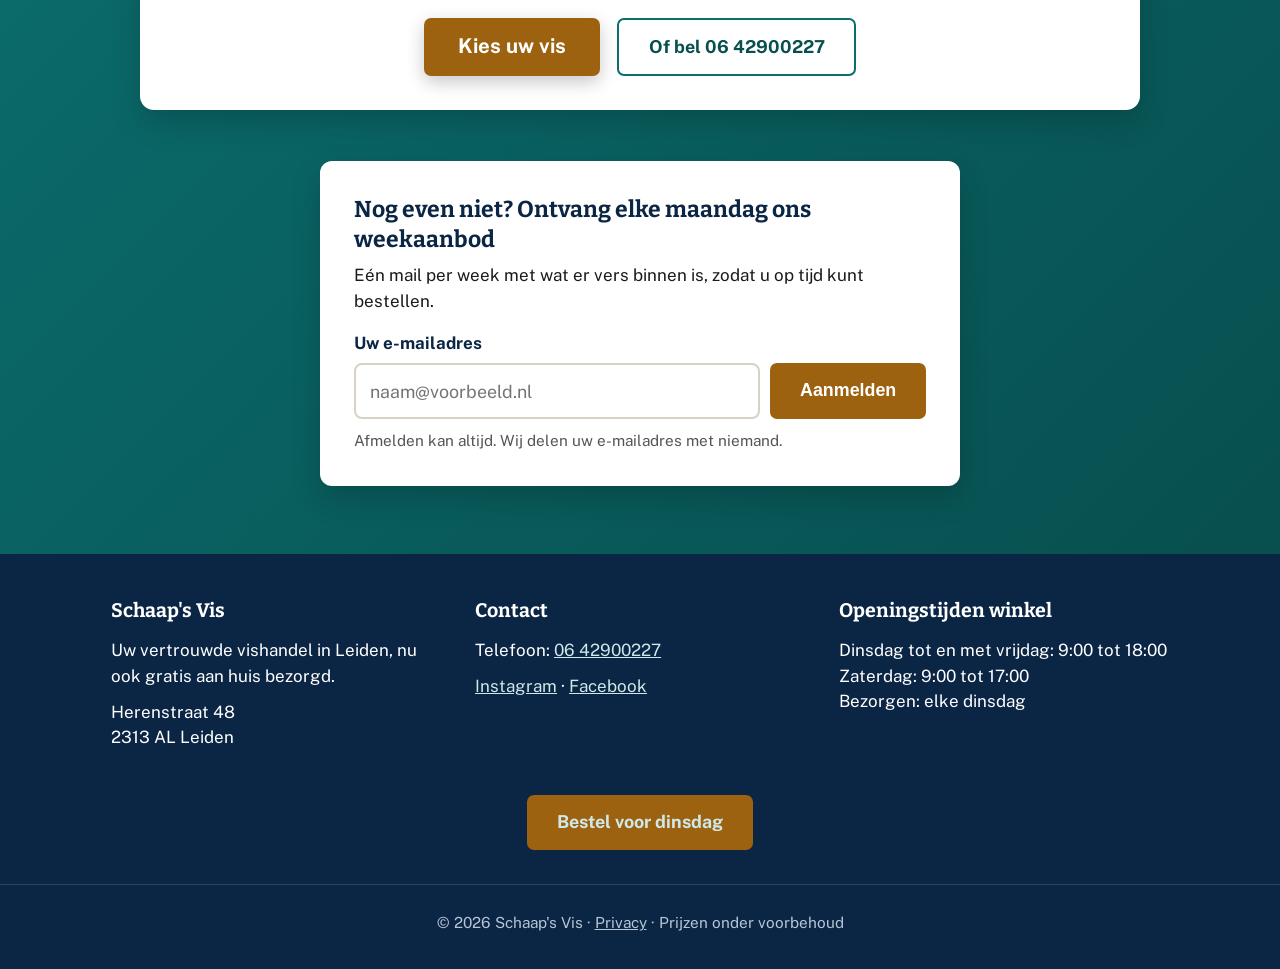
==== commit a9d6caa5: "Uitlegvideo direct na het stappenplan, in een opvallende donkere band Co-Authored-By: Claude Opus 5." ====
--- a/index.html
+++ b/index.html
@@ -232,6 +232,18 @@
   </div>
 </section>
 
+<!-- VIDEO: uitlegvideo (uitleg.html). Staat er een YouTube-code in de instellingen, dan komt die ervoor in de plaats. -->
+<section class="video-sectie" id="video-sectie">
+  <div class="container">
+    <h2>Zo werkt het, in één minuut</h2>
+    <p class="sectie-intro">Waarom wij bezorgen, hoe u bestelt en wie er bij u aan de deur komt.</p>
+    <div class="video-omslag">
+      <iframe src="uitleg.html" title="Uitlegvideo Schaap's Vis, 1 minuut" loading="lazy" allowfullscreen></iframe>
+    </div>
+    <p class="video-link"><a href="uitleg.html" target="_blank" rel="noopener">Bekijk de video op volledig scherm</a></p>
+  </div>
+</section>
+
 <!-- AGREEMENT: concrete beloftes -->
 <section class="belofte-sectie">
   <div class="container">
@@ -290,18 +302,6 @@
         </ul>
       </div>
     </div>
-  </div>
-</section>
-
-<!-- VIDEO: uitlegvideo (uitleg.html). Staat er een YouTube-code in de instellingen, dan komt die ervoor in de plaats. -->
-<section class="video-sectie" id="video-sectie">
-  <div class="container">
-    <h2>Zo werkt het, in één minuut</h2>
-    <p class="sectie-intro">Waarom wij bezorgen, hoe u bestelt en wie er bij u aan de deur komt.</p>
-    <div class="video-omslag">
-      <iframe src="uitleg.html" title="Uitlegvideo Schaap's Vis, 1 minuut" loading="lazy" allowfullscreen></iframe>
-    </div>
-    <p class="video-link"><a href="uitleg.html" target="_blank" rel="noopener">Bekijk de video op volledig scherm</a></p>
   </div>
 </section>
 
--- a/style.css
+++ b/style.css
@@ -2252,11 +2252,23 @@
 
 /* ---------- Uitlegvideo ---------- */
 
+.video-sectie {
+  background: var(--kleur-donker);
+}
+
+.video-sectie h2 {
+  color: var(--kleur-wit);
+}
+
+.video-sectie .sectie-intro {
+  color: #dbe6f0;
+}
+
 .video-sectie .video-omslag {
   padding: 0;
   background: var(--kleur-donker);
   border: none;
-  box-shadow: 0 12px 30px rgba(11, 37, 69, 0.18);
+  box-shadow: 0 16px 40px rgba(0, 0, 0, 0.35);
 }
 
 .video-link {
@@ -2264,3 +2276,7 @@
   margin: 1rem 0 0;
   font-weight: 600;
 }
+
+.video-link a {
+  color: #cfe8e8;
+}
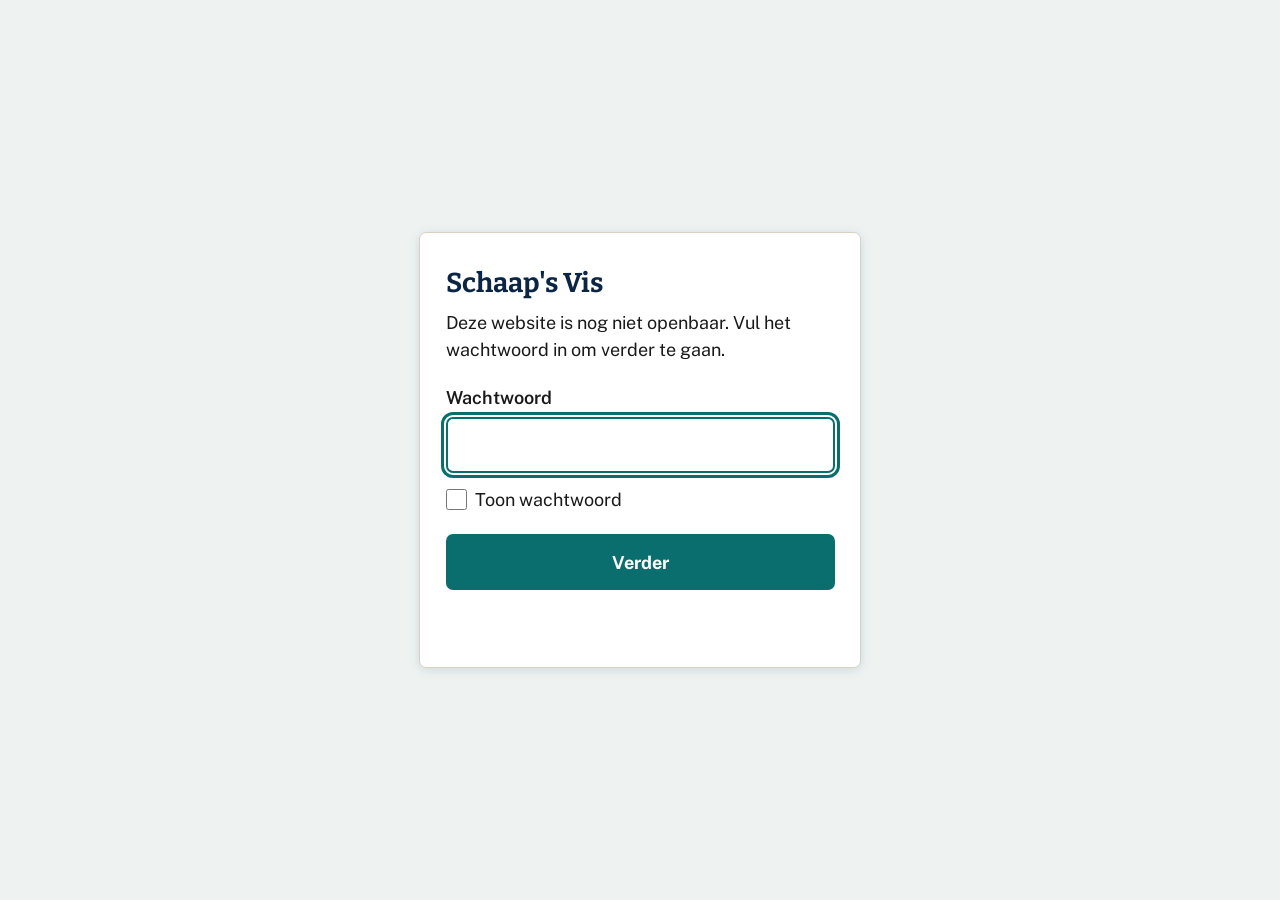
==== commit ad91e56b: "Voeg wachtwoordscherm toe aan alle pagina's wachtwoord.js verbergt de pagina tot het juiste wachtwoo" ====
--- a/index.html
+++ b/index.html
@@ -3,6 +3,7 @@
 <head>
 <meta charset="UTF-8">
 <meta name="viewport" content="width=device-width, initial-scale=1.0">
+<script src="wachtwoord.js"></script>
 <title>Schaap's Vis | Verse vis, elke dinsdag thuisbezorgd</title>
 <meta name="description" content="Verse vis van Schaap's Vishandel uit Leiden, elke dinsdag gratis bij u thuis bezorgd. Bestel online of bel ons, u betaalt aan de deur.">
 <link rel="preconnect" href="https://fonts.googleapis.com">
